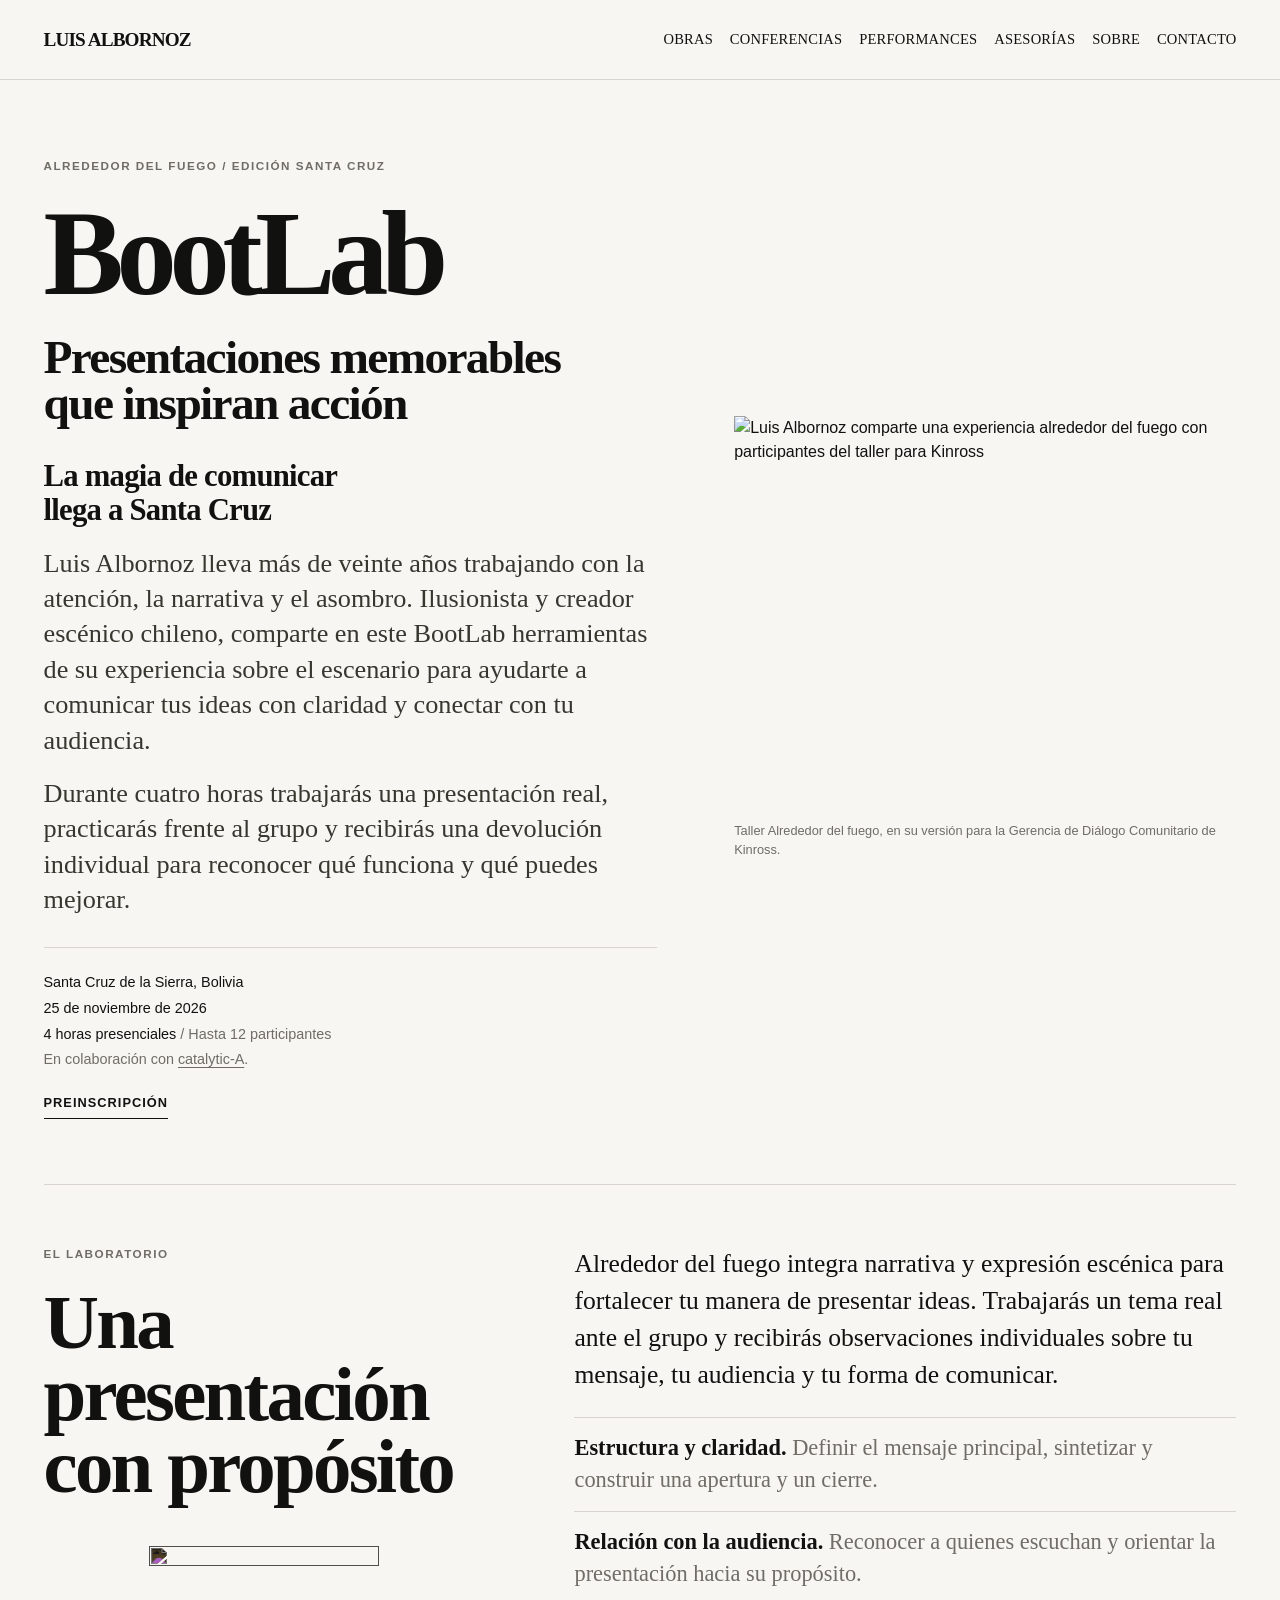
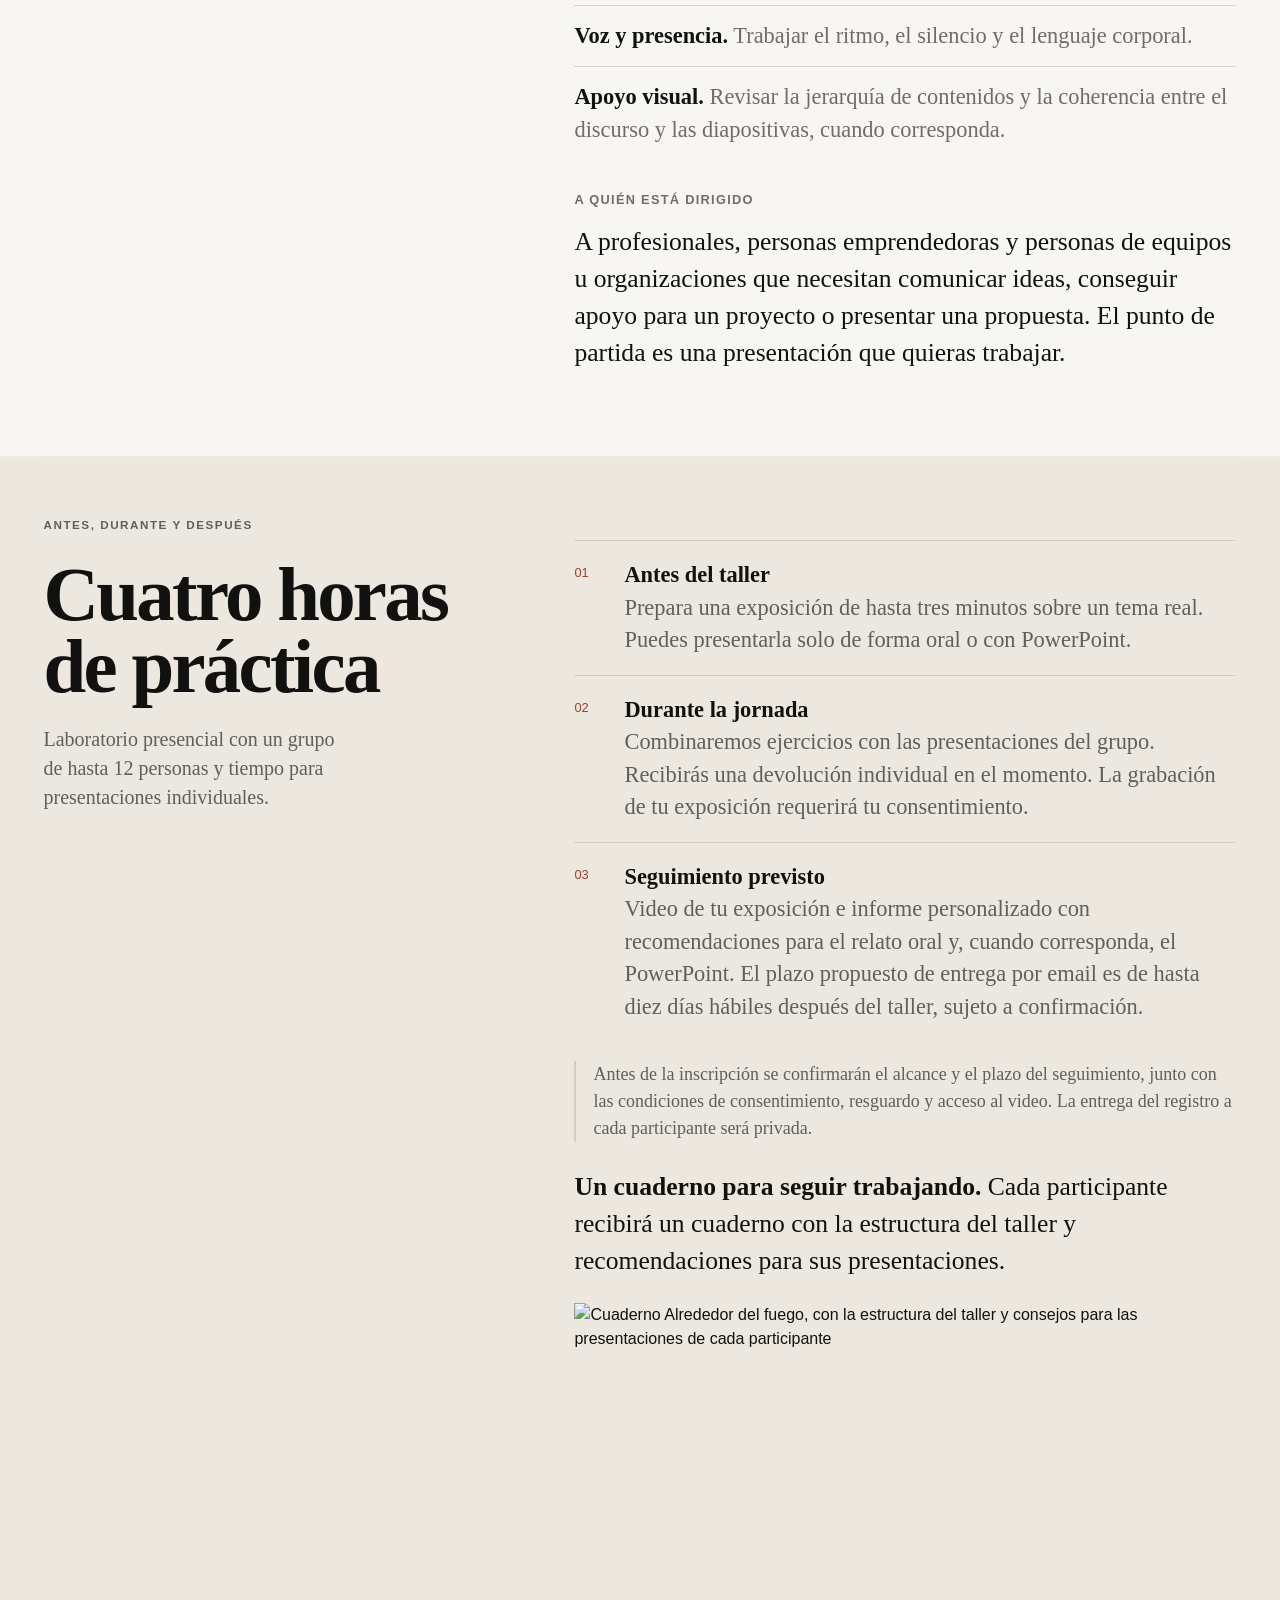
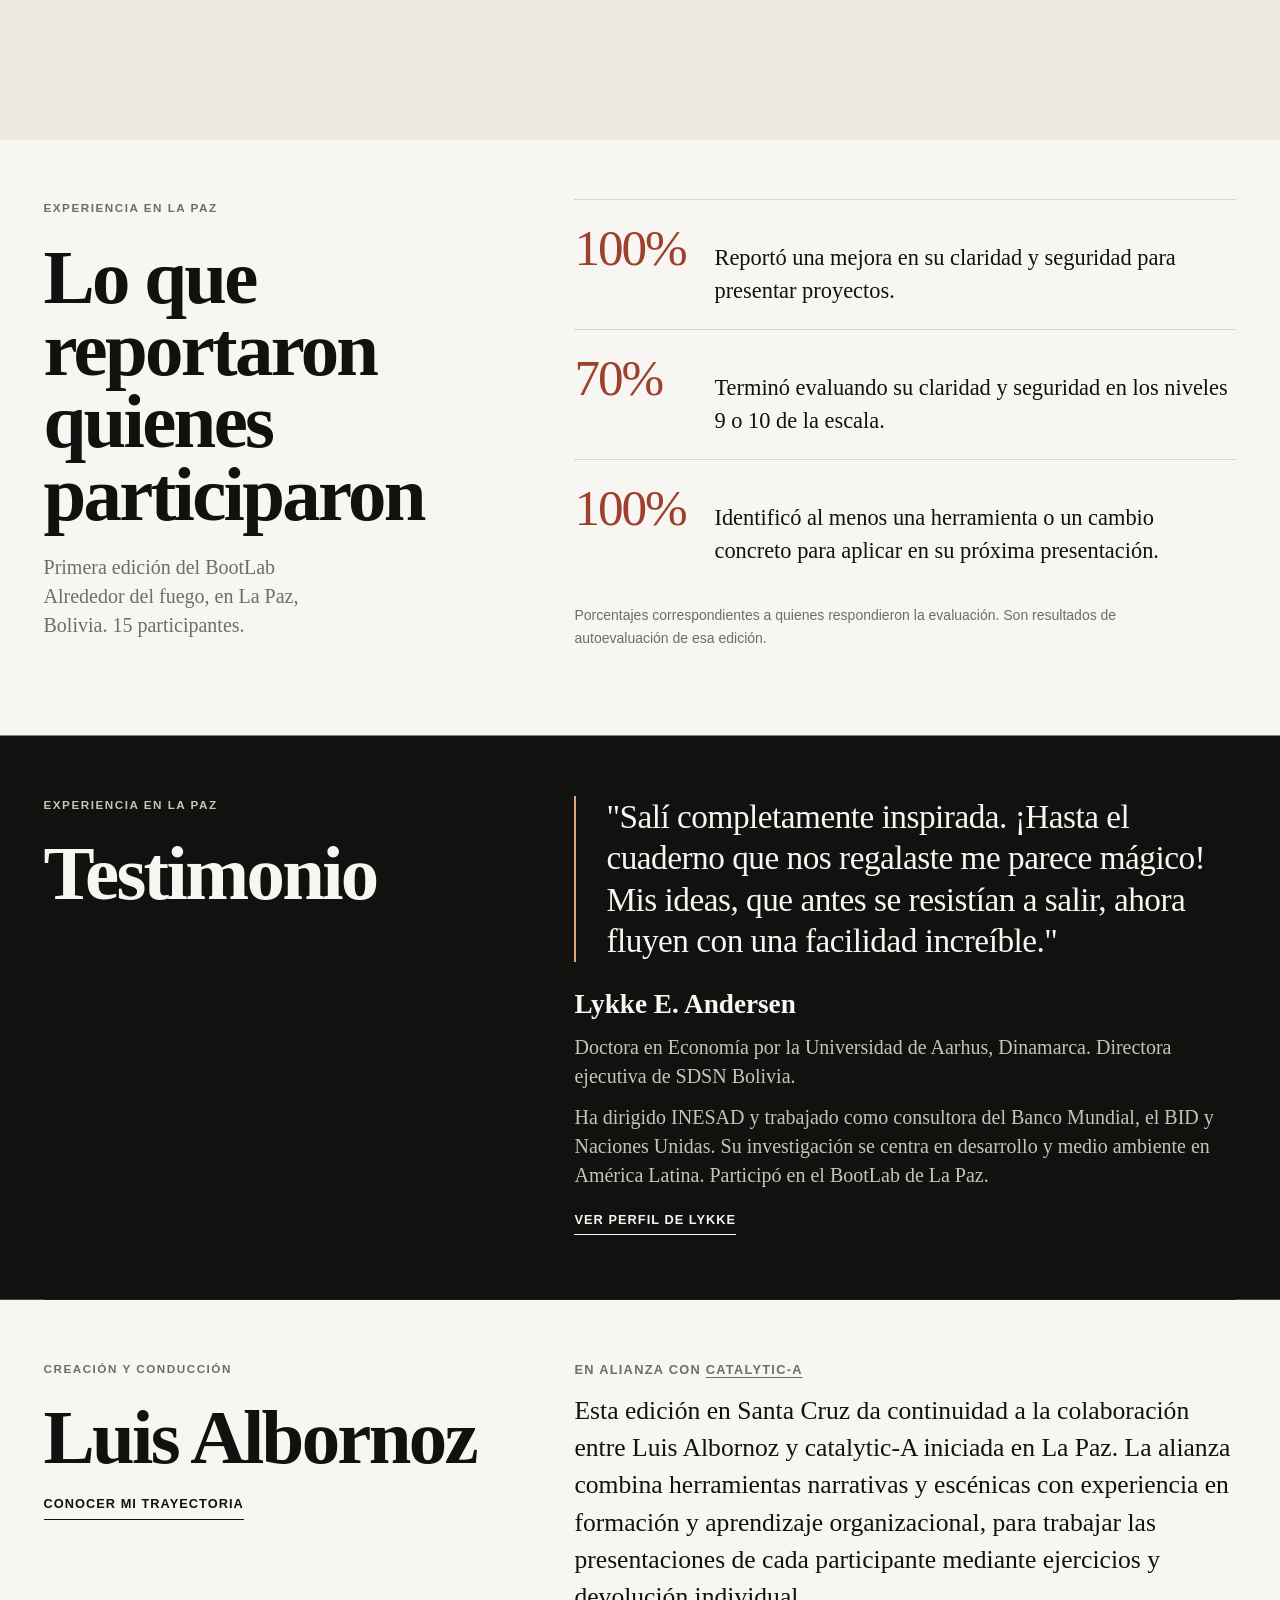
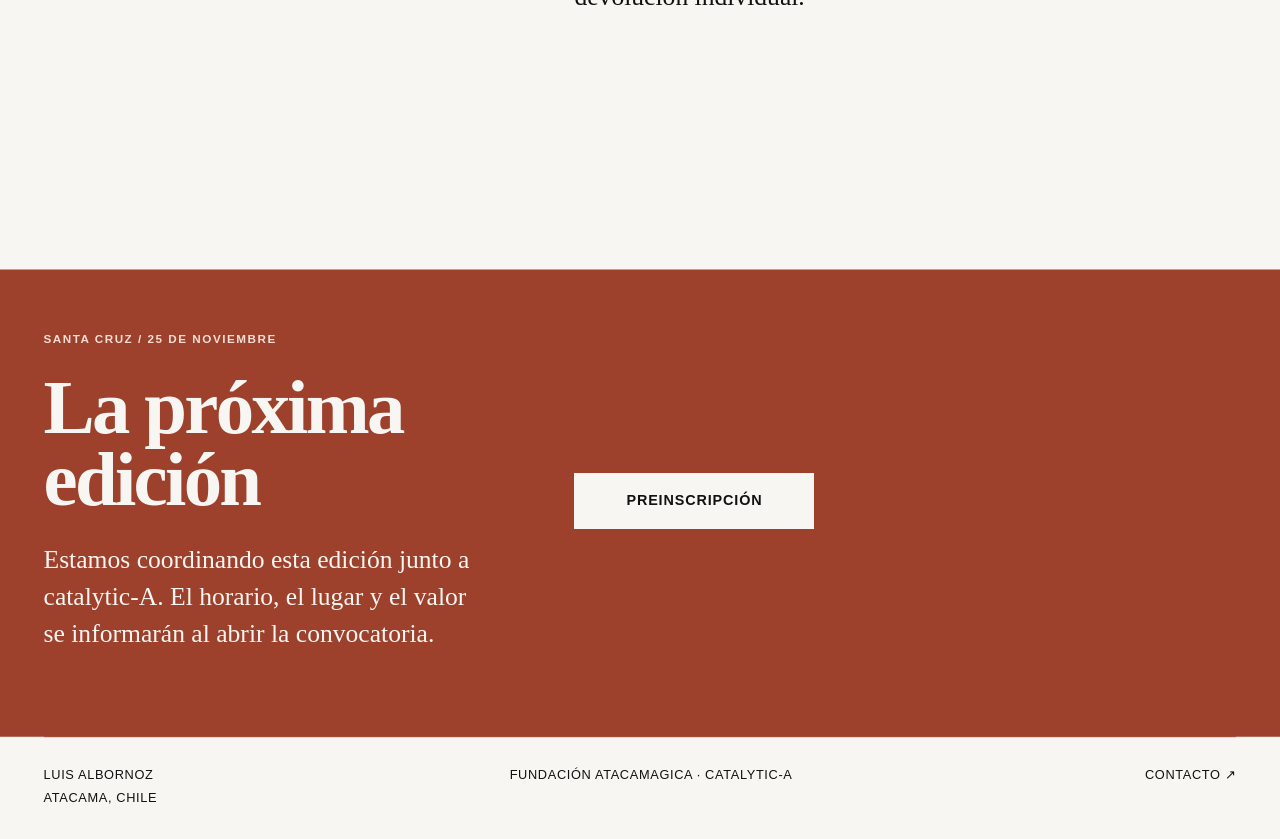
==== bootlab-santacruz/index.html @ 091d15f4 "Update Santa Cruz BootLab opening and refine subtitle hierarchy" ====
<!doctype html>
<html lang="es">
<head>
<meta charset="utf-8"><meta name="viewport" content="width=device-width,initial-scale=1">
<title>BootLab Santa Cruz - Presentaciones memorables | Luis Albornoz</title>
<meta name="description" content="Cuatro horas de práctica con Luis Albornoz para presentar ideas con claridad y seguridad. BootLab abierto en Santa Cruz, hasta 12 participantes. 25 de noviembre de 2026.">
<meta name="robots" content="noindex,follow">
<link rel="canonical" href="https://luisalbornoz.cl/bootlab-santacruz">
<meta property="og:title" content="BootLab Santa Cruz - Presentaciones memorables que inspiran acción">
<meta property="og:description" content="Un laboratorio presencial de cuatro horas para trabajar una presentación real, con ejercicios y devolución individual. Grupo de hasta 12 personas.">
<meta property="og:url" content="https://luisalbornoz.cl/bootlab-santacruz">
<meta property="og:type" content="website">
<meta property="og:image" content="https://luisalbornoz-site.vercel.app/bootlab-santacruz/assets/taller-kinross.webp">
<meta property="og:image:alt" content="Taller Alrededor del fuego en su versión para la Gerencia de Diálogo Comunitario de Kinross">
<style>
@font-face{font-family:"EB Garamond";font-style:normal;font-weight:400 800;font-display:swap;src:url("https://luisalbornoz.cl/_next/static/immutable/media/e4505858a30c79c2-s.p.1simdcn5ouyn0.woff2") format("woff2")}
:root{--paper:#f7f6f2;--ink:#11110f;--muted:#6f6d66;--line:#d7d5ce;--accent:#9d402c;--serif:"EB Garamond",Garamond,"Times New Roman",serif;--sans:Arial,"Helvetica Neue",Helvetica,sans-serif;--gutter:clamp(1.25rem,3.4vw,4rem);--body-size:clamp(1.35rem,2vw,2rem);--detail-size:clamp(1.25rem,1.75vw,1.75rem);color-scheme:light}
*{box-sizing:border-box}
html{line-height:1.5}
body{margin:0;background:var(--paper);color:var(--ink);font-family:var(--sans);-webkit-font-smoothing:antialiased}
a{color:inherit}
a:focus-visible,summary:focus-visible{outline:2px solid var(--accent);outline-offset:6px}
a:hover{color:var(--accent)}
.skip{position:absolute;top:-70px;padding:15px;background:var(--paper);z-index:100}.skip:focus{top:0}
header{position:sticky;top:0;z-index:50;min-height:5rem;padding:1rem var(--gutter);display:flex;justify-content:space-between;align-items:center;border-bottom:1px solid rgba(17,17,15,.14);gap:2rem;background:rgba(247,246,242,.94);backdrop-filter:blur(12px)}
.brand{flex:0 0 auto;font-family:var(--serif);font-size:clamp(1.35rem,1.55vw,1.8rem);font-weight:700;line-height:1;text-transform:uppercase;text-decoration:none;white-space:nowrap;letter-spacing:-.045em}
.desktop-nav{display:flex;justify-content:flex-end;gap:.8rem 2.2rem;align-items:center;white-space:nowrap}
.desktop-nav a{font-family:var(--serif);font-size:clamp(1rem,1.1vw,1.25rem);font-weight:500;line-height:1.25;letter-spacing:.015em;text-transform:uppercase;text-decoration:none}
.mobile-nav{display:none}
main{padding:0 var(--gutter)}
.hero{display:grid;grid-template-columns:minmax(0,1.1fr) minmax(0,.9fr);gap:clamp(35px,6vw,110px);padding:clamp(45px,6vw,95px) 0 65px;align-items:center}
.kicker{font-family:var(--sans);font-size:.73rem;line-height:1.5;letter-spacing:.13em;text-transform:uppercase;font-weight:600;margin:0 0 25px;color:var(--muted)}
h1,h2{font-family:var(--serif);font-weight:600;letter-spacing:-.045em;line-height:.98;margin:0}
h1{font-size:clamp(5rem,9.4vw,9rem);font-weight:700;letter-spacing:-.06em;line-height:.92}
h1 span{display:block;font-size:clamp(2.3rem,3.7vw,4.2rem);font-weight:600;letter-spacing:-.035em;line-height:.98;margin-top:24px;text-wrap:balance}
.hero-story{margin-top:32px}
.hero-story h2{font-size:clamp(1.75rem,2.4vw,2.5rem);letter-spacing:-.025em;line-height:1.12;text-wrap:balance;max-width:24ch}
.intro{font-family:var(--serif);font-size:clamp(1.5rem,2.05vw,2rem);line-height:1.35;margin:18px 0 0;color:#37362f;max-width:27em}
.event-meta{border-top:1px solid var(--line);padding-top:22px;margin-top:29px;font-size:.9rem;line-height:1.8}
.event-meta strong{display:block;font-weight:500}.event-meta span{color:var(--muted)}
.text-link{display:inline-block;text-decoration:none;border-bottom:1px solid currentColor;padding-bottom:5px;font-size:.8rem;font-weight:700;letter-spacing:.08em;text-transform:uppercase;margin-top:20px}
.partner-link{text-decoration:underline;text-decoration-thickness:1px;text-underline-offset:.22em}
figure{margin:0}figure img{display:block;width:100%;height:auto}
figcaption{font-size:.8rem;line-height:1.5;color:var(--muted);margin-top:12px}
.word-art{display:block;width:clamp(160px,18vw,240px);max-width:65%;height:auto;margin:42px auto 0;filter:invert(1);mix-blend-mode:multiply;opacity:.9}
.workbook-image{margin-top:24px}
/* Frame the supplied transparent artwork without changing its pixels or proportions. */
.alliance-marks{position:relative;overflow:hidden;aspect-ratio:1289/311;margin-top:30px}
.alliance-marks img{position:absolute;display:block;width:158.882855%;max-width:none;height:auto;left:-30.566330%;top:-135.369775%}
.section{border-top:1px solid var(--line);display:grid;grid-template-columns:minmax(0,.8fr) minmax(0,1.2fr);gap:clamp(30px,7vw,110px);padding:60px 0 65px}
.section--tone{position:relative;isolation:isolate;border-top:0}
.section--tone::before{content:"";position:absolute;inset:0;z-index:-1;background:var(--section-bg);box-shadow:0 0 0 100vmax var(--section-bg);clip-path:inset(0 -100vmax)}
.section--tone+.section{border-top:0}
.section--sand{--section-bg:#ece8df;--line:#d4cec2;--muted:#625f59}
.section--ink{--section-bg:#11110f;--muted:#c7c3ba;--accent:#dfa380;color:var(--paper)}
.section--terracotta{--section-bg:#9d402c;--muted:#f5dfd4;color:var(--paper)}
.section h2{font-size:clamp(3.4rem,6vw,6.5rem);max-width:100%;letter-spacing:-.035em;line-height:.94;text-wrap:balance}
.section p{font-family:var(--serif);font-size:var(--body-size);line-height:1.45;margin:0 0 20px;max-width:44em}
.steps{margin:24px 0 0;padding:0;list-style:none;counter-reset:step}
.steps li{display:grid;grid-template-columns:32px minmax(0,1fr);gap:18px;padding:18px 0;border-top:1px solid var(--line);font-family:var(--serif);font-size:var(--detail-size);line-height:1.45}
.steps li:before{counter-increment:step;content:"0" counter(step);color:var(--accent);font-family:var(--sans);font-size:.8rem;padding-top:5px}
.steps strong{display:block;font-weight:600}.steps span{color:var(--muted)}
.section .kicker{font-family:var(--sans);font-size:.73rem;line-height:1.5;margin-bottom:25px}
.section .subheading{font-family:var(--sans);font-size:.8rem;line-height:1.6;margin:28px 0 12px;letter-spacing:.1em;text-transform:uppercase;font-weight:700;color:var(--muted)}
.section .side-note{font-size:1.25rem;line-height:1.45;color:var(--muted);margin-top:22px;max-width:30ch}
.topics{margin:24px 0 30px;padding:0;list-style:none}
.topics li{border-top:1px solid var(--line);padding:14px 0;font-family:var(--serif);font-size:var(--detail-size);line-height:1.45}
.topics strong{font-weight:600}.topics span{color:var(--muted)}
.section .scope-note{font-size:1.125rem;line-height:1.5;color:var(--muted);border-left:2px solid var(--line);padding-left:17px;margin:20px 0 0}
.section .workbook{margin-top:26px}
.metrics{margin:0}.metrics>div{display:grid;grid-template-columns:116px minmax(0,1fr);gap:24px;align-items:baseline;border-top:1px solid var(--line);padding:22px 0}
.metrics dt{font:500 clamp(40px,4vw,58px)/1 var(--serif);letter-spacing:-.04em;color:var(--accent)}
.metrics dd{font-family:var(--serif);font-size:var(--detail-size);line-height:1.45;margin:0}
.section .evidence-note{font-family:var(--sans);font-size:.875rem;line-height:1.65;color:var(--muted);margin-top:15px}
.testimonial{margin:0;border-left:2px solid var(--accent);padding-left:30px}
.section .testimonial p{font-family:var(--serif);font-size:clamp(27px,2.6vw,35px);line-height:1.25;letter-spacing:-.015em;margin:0}
.section .testimonial p+p{margin-top:20px}
.section .testimonial-author{font-size:1.7rem;font-weight:600;line-height:1.2;margin:26px 0 12px}
.section .testimonial-bio{font-size:1.25rem;line-height:1.45;color:var(--muted);margin:0}
.section .testimonial-bio+.testimonial-bio{margin-top:12px}
.section .alliance-heading{margin-top:0}
#preinscripcion{scroll-margin-top:6rem}
.registration{align-self:center}
.registration .button{display:inline-flex;justify-content:center;min-width:min(100%,15rem)}
.button{display:flex;justify-content:space-between;align-items:center;gap:24px;min-height:44px;padding:16px 20px;background:var(--ink);color:var(--paper);text-decoration:none;font-size:.9rem;font-weight:700;letter-spacing:.06em;text-transform:uppercase}
.button:hover{background:var(--accent);color:white}
.section--terracotta .button{background:var(--paper);color:var(--ink);border:1px solid var(--paper)}
.section--terracotta .button:hover{background:var(--ink);color:var(--paper);border-color:var(--ink)}
.section--terracotta a:focus-visible{outline-color:var(--paper)}
footer{margin:0 var(--gutter);padding:25px 0 30px;border-top:1px solid var(--line);display:flex;justify-content:space-between;gap:20px;font-size:.8rem;line-height:1.8;letter-spacing:.05em;text-transform:uppercase}footer a{text-decoration:none}
@media(min-width:1600px){main{max-width:1550px;margin:auto}}
@media(max-width:1180px){.desktop-nav{gap:.8rem 1.25rem}.desktop-nav a{font-size:.98rem}}
@media(max-width:1400px) and (min-width:1041px){.desktop-nav{gap:.7rem 1.05rem}.desktop-nav a{font-size:.91rem}.brand{font-size:1.2rem}}
@media(max-width:1040px){
  header{padding:.85rem var(--gutter)}.desktop-nav{display:none}
  .mobile-nav{display:block;margin-left:auto;font-size:1rem}
  .mobile-nav summary{cursor:pointer;display:flex;align-items:center;justify-content:flex-end;min-width:3rem;min-height:3rem;list-style:none}
  .mobile-nav summary::-webkit-details-marker{display:none}
  .mobile-nav nav{position:absolute;top:100%;left:0;right:0;display:flex;flex-direction:column;gap:0;padding:.8rem var(--gutter) 1.4rem;background:var(--paper);border-bottom:1px solid #bab8b1}
  .mobile-nav a{border-top:1px solid var(--line);padding:.85rem 0;text-decoration:none;font-family:var(--serif);font-size:1.15rem;line-height:1.25;text-transform:uppercase}
  .hero{gap:35px}
}
@media(max-width:900px){.section{grid-template-columns:1fr;gap:30px}.section h2{max-width:17ch}.word-art{width:120px;margin:28px auto 0}}
@media(max-width:760px){
  header{min-height:4.75rem}.brand{font-size:1rem;letter-spacing:-.025em}.mobile-nav a{font-size:1.35rem}
  .hero{grid-template-columns:1fr;padding-top:43px;padding-bottom:40px;gap:35px}
  h1{font-size:clamp(4rem,18vw,6rem)}h1 span{font-size:clamp(1.8rem,8vw,3.2rem);margin-top:20px}.intro{font-size:1.5rem;margin-top:18px}
  .hero figure img{height:auto}
  .section{grid-template-columns:1fr;gap:26px;padding:37px 0 42px}.section h2{font-size:clamp(3.25rem,12vw,4.5rem);max-width:17ch}
  footer{flex-direction:column;gap:13px}
  .metrics>div{grid-template-columns:90px minmax(0,1fr);gap:18px}
  .testimonial{padding-left:20px}.section .side-note{max-width:none}.section .testimonial p{font-size:27px}
}
</style>
</head>
<body>
<a class="skip" href="#contenido">Saltar al contenido</a>
<header>
<a class="brand" href="/">Luis Albornoz</a>
<nav class="desktop-nav" aria-label="Navegación principal"><a href="/#obra">Obras</a><a href="/#conferencias">Conferencias</a><a href="/#performances">Performances</a><a href="/#asesorias">Asesorías</a><a href="/trayectoria">Sobre</a><a href="/#contacto">Contacto</a></nav>
<details class="mobile-nav"><summary>Menú</summary><nav aria-label="Navegación móvil"><a href="/#obra">Obras</a><a href="/#conferencias">Conferencias</a><a href="/#performances">Performances</a><a href="/#asesorias">Asesorías</a><a href="/trayectoria">Sobre</a><a href="/#contacto">Contacto</a></nav></details>
</header>
<main id="contenido">
<section class="hero" aria-labelledby="titulo"><div>
<p class="kicker">Alrededor del fuego / Edición Santa Cruz</p>
<h1 id="titulo">BootLab<span>Presentaciones memorables<br>que inspiran acción</span></h1>
<div class="hero-story">
<h2>La magia de comunicar llega a Santa Cruz</h2>
<p class="intro">Luis Albornoz lleva más de veinte años trabajando con la atención, la narrativa y el asombro. Ilusionista y creador escénico chileno, comparte en este BootLab herramientas de su experiencia sobre el escenario para ayudarte a comunicar tus ideas con claridad y conectar con tu audiencia.</p>
<p class="intro">Durante cuatro horas trabajarás una presentación real, practicarás frente al grupo y recibirás una devolución individual para reconocer qué funciona y qué puedes mejorar.</p>
</div>
<div class="event-meta"><strong>Santa Cruz de la Sierra, Bolivia</strong><strong>25 de noviembre de 2026</strong><strong>4 horas presenciales <span>/ Hasta 12 participantes</span></strong><span>En colaboración con <a class="partner-link" href="https://www.catalytic-a.com/" target="_blank" rel="noopener noreferrer">catalytic-A</a>.</span></div>
<a class="text-link" href="https://docs.google.com/forms/d/e/1FAIpQLScSTikugOZsR901DbChM9ghMwpnx1nDyFDP56k8UDgApFU0-Q/viewform" target="_blank" rel="noopener noreferrer" aria-label="Preinscripción (se abre en una pestaña nueva)">Preinscripción</a>
</div>
<figure><img src="https://luisalbornoz-site.vercel.app/bootlab-santacruz/assets/taller-kinross.webp" alt="Luis Albornoz comparte una experiencia alrededor del fuego con participantes del taller para Kinross" width="1170" height="914" fetchpriority="high"><figcaption>Taller Alrededor del fuego, en su versión para la Gerencia de Diálogo Comunitario de Kinross.</figcaption></figure>
</section>
<section class="section" aria-labelledby="practica">
<div><p class="kicker">El laboratorio</p><h2 id="practica">Una presentación con propósito</h2><img class="word-art" src="https://luisalbornoz-site.vercel.app/bootlab-santacruz/assets/abracadabra.png" alt="" aria-hidden="true" width="526" height="866" loading="lazy" decoding="async"></div>
<div><p>Alrededor del fuego integra narrativa y expresión escénica para fortalecer tu manera de presentar ideas. Trabajarás un tema real ante el grupo y recibirás observaciones individuales sobre tu mensaje, tu audiencia y tu forma de comunicar.</p>
<ul class="topics"><li><strong>Estructura y claridad.</strong> <span>Definir el mensaje principal, sintetizar y construir una apertura y un cierre.</span></li><li><strong>Relación con la audiencia.</strong> <span>Reconocer a quienes escuchan y orientar la presentación hacia su propósito.</span></li><li><strong>Voz y presencia.</strong> <span>Trabajar el ritmo, el silencio y el lenguaje corporal.</span></li><li><strong>Apoyo visual.</strong> <span>Revisar la jerarquía de contenidos y la coherencia entre el discurso y las diapositivas, cuando corresponda.</span></li></ul>
<p class="subheading">A quién está dirigido</p><p>A profesionales, personas emprendedoras y personas de equipos u organizaciones que necesitan comunicar ideas, conseguir apoyo para un proyecto o presentar una propuesta. El punto de partida es una presentación que quieras trabajar.</p></div>
</section>
<section class="section section--tone section--sand" aria-labelledby="metodologia">
<div><p class="kicker">Antes, durante y después</p><h2 id="metodologia">Cuatro horas de práctica</h2><p class="side-note">Laboratorio presencial con un grupo de hasta 12 personas y tiempo para presentaciones individuales.</p></div>
<div><ol class="steps"><li><div><strong>Antes del taller</strong><span>Prepara una exposición de hasta tres minutos sobre un tema real. Puedes presentarla solo de forma oral o con PowerPoint.</span></div></li><li><div><strong>Durante la jornada</strong><span>Combinaremos ejercicios con las presentaciones del grupo. Recibirás una devolución individual en el momento. La grabación de tu exposición requerirá tu consentimiento.</span></div></li><li><div><strong>Seguimiento previsto</strong><span>Video de tu exposición e informe personalizado con recomendaciones para el relato oral y, cuando corresponda, el PowerPoint. El plazo propuesto de entrega por email es de hasta diez días hábiles después del taller, sujeto a confirmación.</span></div></li></ol>
<p class="scope-note">Antes de la inscripción se confirmarán el alcance y el plazo del seguimiento, junto con las condiciones de consentimiento, resguardo y acceso al video. La entrega del registro a cada participante será privada.</p>
<p class="workbook"><strong>Un cuaderno para seguir trabajando.</strong> Cada participante recibirá un cuaderno con la estructura del taller y recomendaciones para sus presentaciones.</p><figure class="workbook-image"><img src="https://luisalbornoz-site.vercel.app/bootlab-santacruz/assets/cuaderno-alrededor-del-fuego-sin-franja.webp" alt="Cuaderno Alrededor del fuego, con la estructura del taller y consejos para las presentaciones de cada participante" width="1952" height="1094" loading="lazy" decoding="async"></figure></div>
</section>
<section class="section" aria-labelledby="resultados">
<div><p class="kicker">Experiencia en La Paz</p><h2 id="resultados">Lo que reportaron quienes participaron</h2><p class="side-note">Primera edición del BootLab Alrededor del fuego, en La Paz, Bolivia. 15 participantes.</p></div>
<div><dl class="metrics"><div><dt>100%</dt><dd>Reportó una mejora en su claridad y seguridad para presentar proyectos.</dd></div><div><dt>70%</dt><dd>Terminó evaluando su claridad y seguridad en los niveles 9 o 10 de la escala.</dd></div><div><dt>100%</dt><dd>Identificó al menos una herramienta o un cambio concreto para aplicar en su próxima presentación.</dd></div></dl><p class="evidence-note">Porcentajes correspondientes a quienes respondieron la evaluación. Son resultados de autoevaluación de esa edición.</p></div>
</section>
<section class="section section--tone section--ink" aria-labelledby="testimonio">
<div><p class="kicker">Experiencia en La Paz</p><h2 id="testimonio">Testimonio</h2></div>
<div><blockquote class="testimonial"><p>"Salí completamente inspirada. ¡Hasta el cuaderno que nos regalaste me parece mágico! Mis ideas, que antes se resistían a salir, ahora fluyen con una facilidad increíble."</p></blockquote><p class="testimonial-author">Lykke E. Andersen</p><p class="testimonial-bio">Doctora en Economía por la Universidad de Aarhus, Dinamarca. Directora ejecutiva de SDSN Bolivia.</p><p class="testimonial-bio">Ha dirigido INESAD y trabajado como consultora del Banco Mundial, el BID y Naciones Unidas. Su investigación se centra en desarrollo y medio ambiente en América Latina. Participó en el BootLab de La Paz.</p><a class="text-link" href="https://sdsnbolivia.org/lykke-e-andersen/" target="_blank" rel="noopener noreferrer">Ver perfil de Lykke</a></div>
</section>
<section class="section" aria-labelledby="facilitador">
<div><p class="kicker">Creación y conducción</p><h2 id="facilitador">Luis Albornoz</h2><a class="text-link" href="/trayectoria">Conocer mi trayectoria</a></div>
<div><p class="subheading alliance-heading">En alianza con <a class="partner-link" href="https://www.catalytic-a.com/" target="_blank" rel="noopener noreferrer">catalytic-A</a></p><p>Esta edición en Santa Cruz da continuidad a la colaboración entre Luis Albornoz y catalytic-A iniciada en La Paz. La alianza combina herramientas narrativas y escénicas con experiencia en formación y aprendizaje organizacional, para trabajar las presentaciones de cada participante mediante ejercicios y devolución individual.</p><div class="alliance-marks"><img src="https://luisalbornoz-site.vercel.app/bootlab-santacruz/assets/tres-logotipos-definidos-fundacion.png" alt="catalytic-A, Fundación Atacamagica e Imaginario" width="2048" height="1152" loading="lazy" decoding="async"></div></div>
</section>
<section class="section section--tone section--terracotta" id="preinscripcion" aria-labelledby="convocatoria"><div><p class="kicker">Santa Cruz / 25 de noviembre</p><h2 id="convocatoria">La próxima edición</h2><p style="margin-top:24px">Estamos coordinando esta edición junto a catalytic-A. El horario, el lugar y el valor se informarán al abrir la convocatoria.</p></div><div class="registration"><a class="button" href="https://docs.google.com/forms/d/e/1FAIpQLScSTikugOZsR901DbChM9ghMwpnx1nDyFDP56k8UDgApFU0-Q/viewform" target="_blank" rel="noopener noreferrer" aria-label="Preinscripción (se abre en una pestaña nueva)">Preinscripción</a></div></section>
</main>
<footer><div>Luis Albornoz<br>Atacama, Chile</div><div>Fundación Atacamagica · catalytic-A</div><a href="/#contacto">Contacto ↗</a></footer>
</body></html>
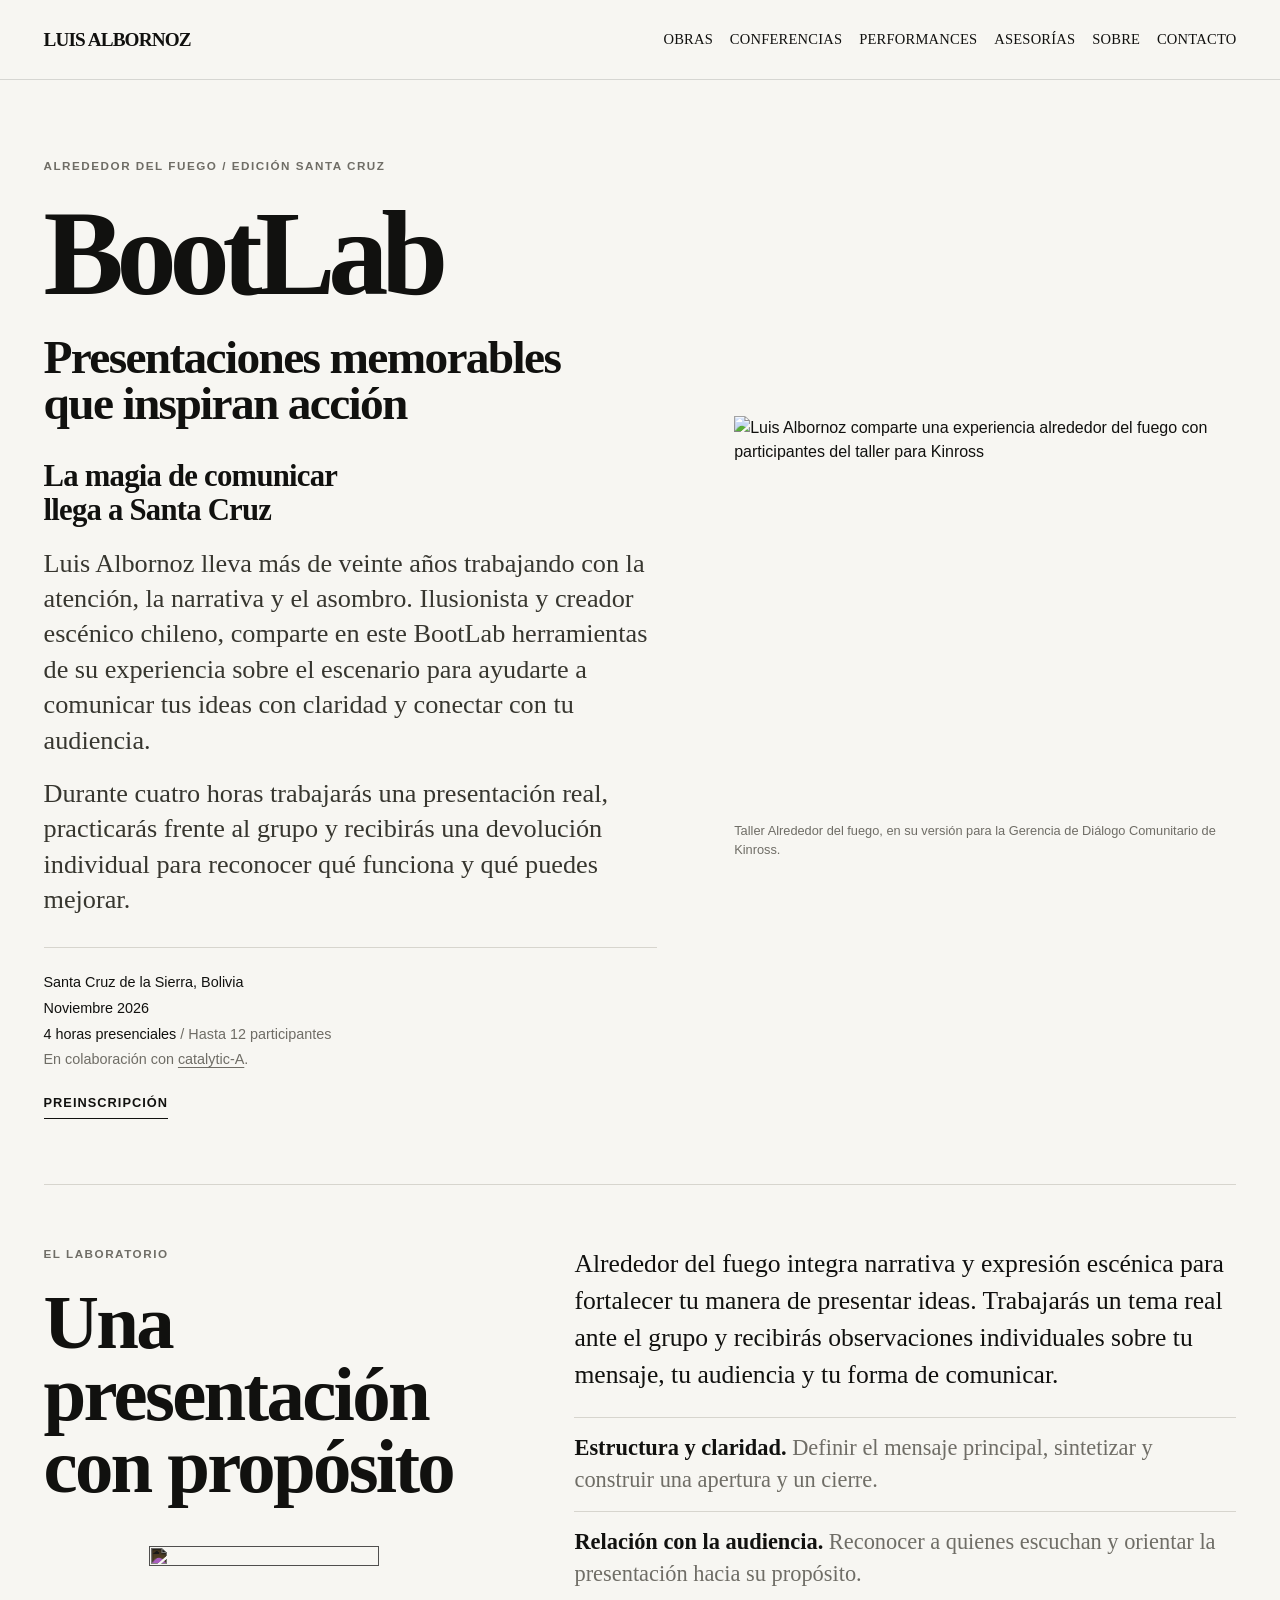
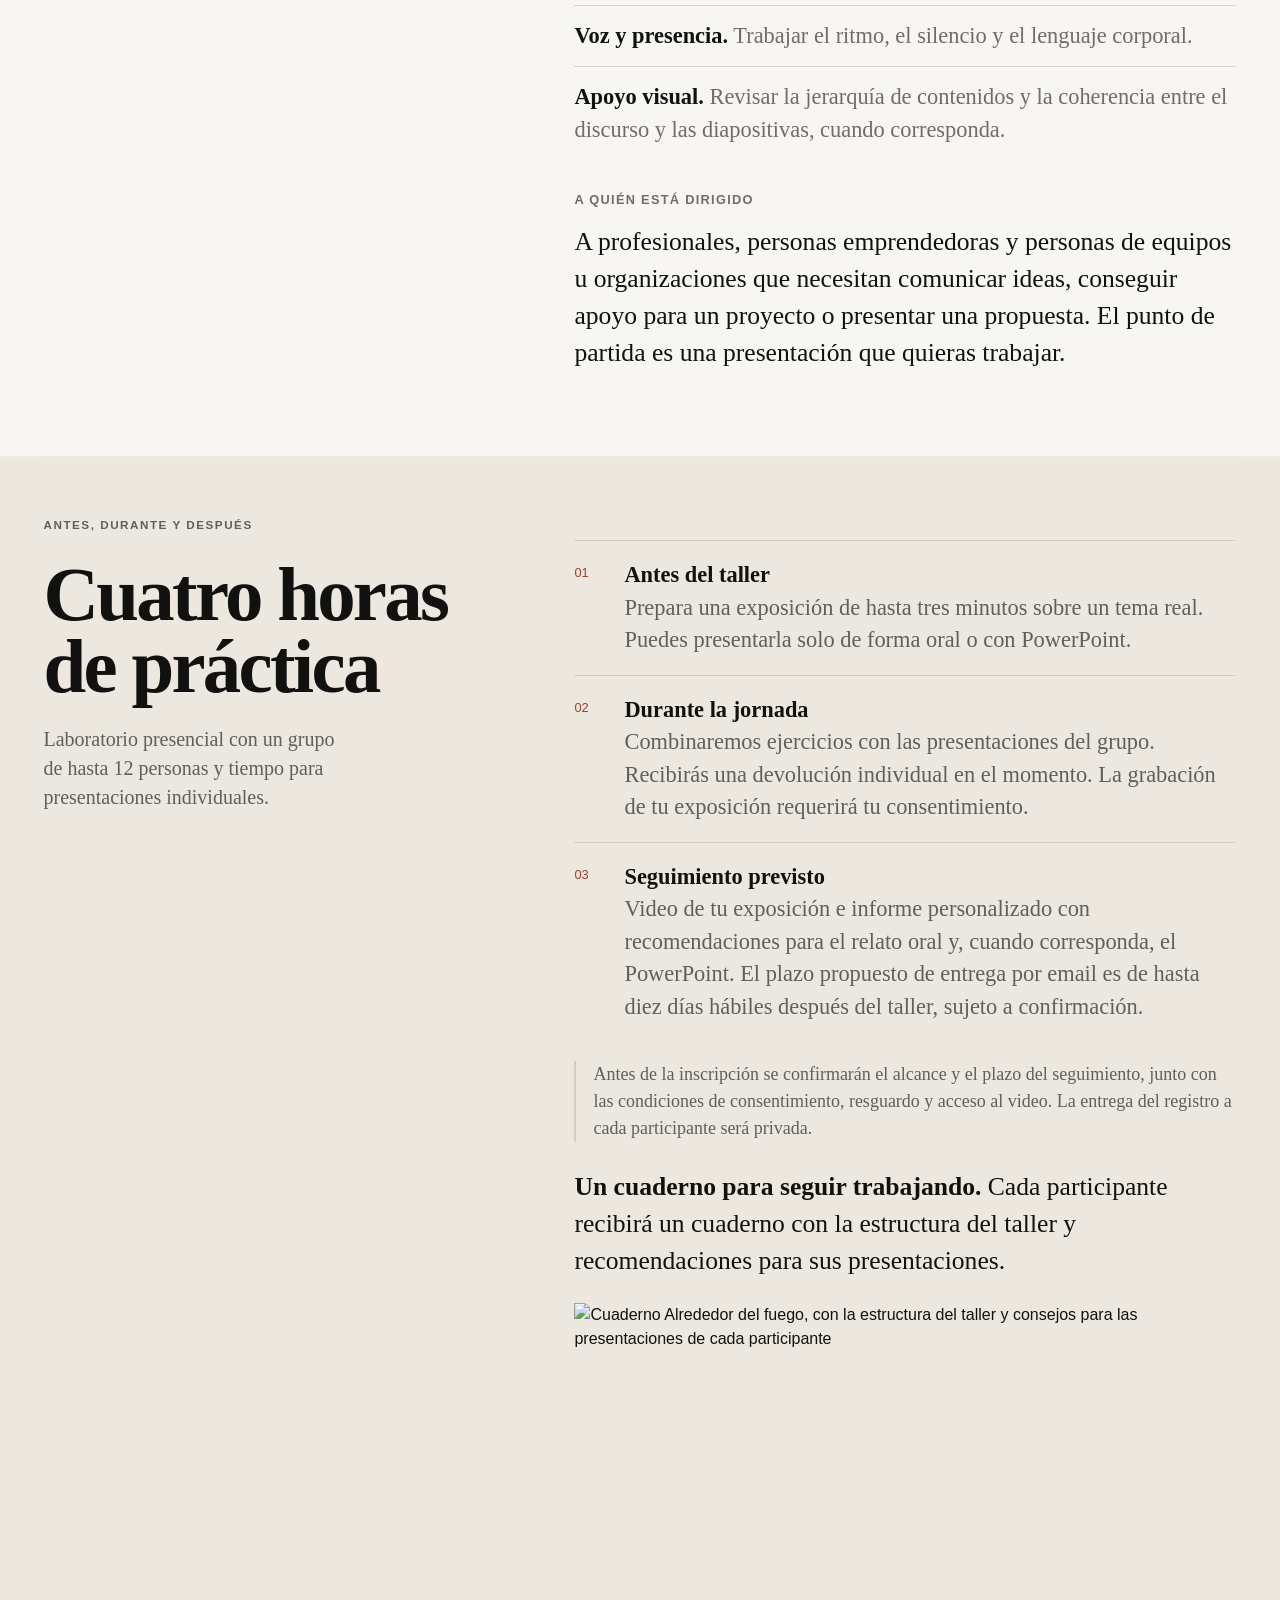
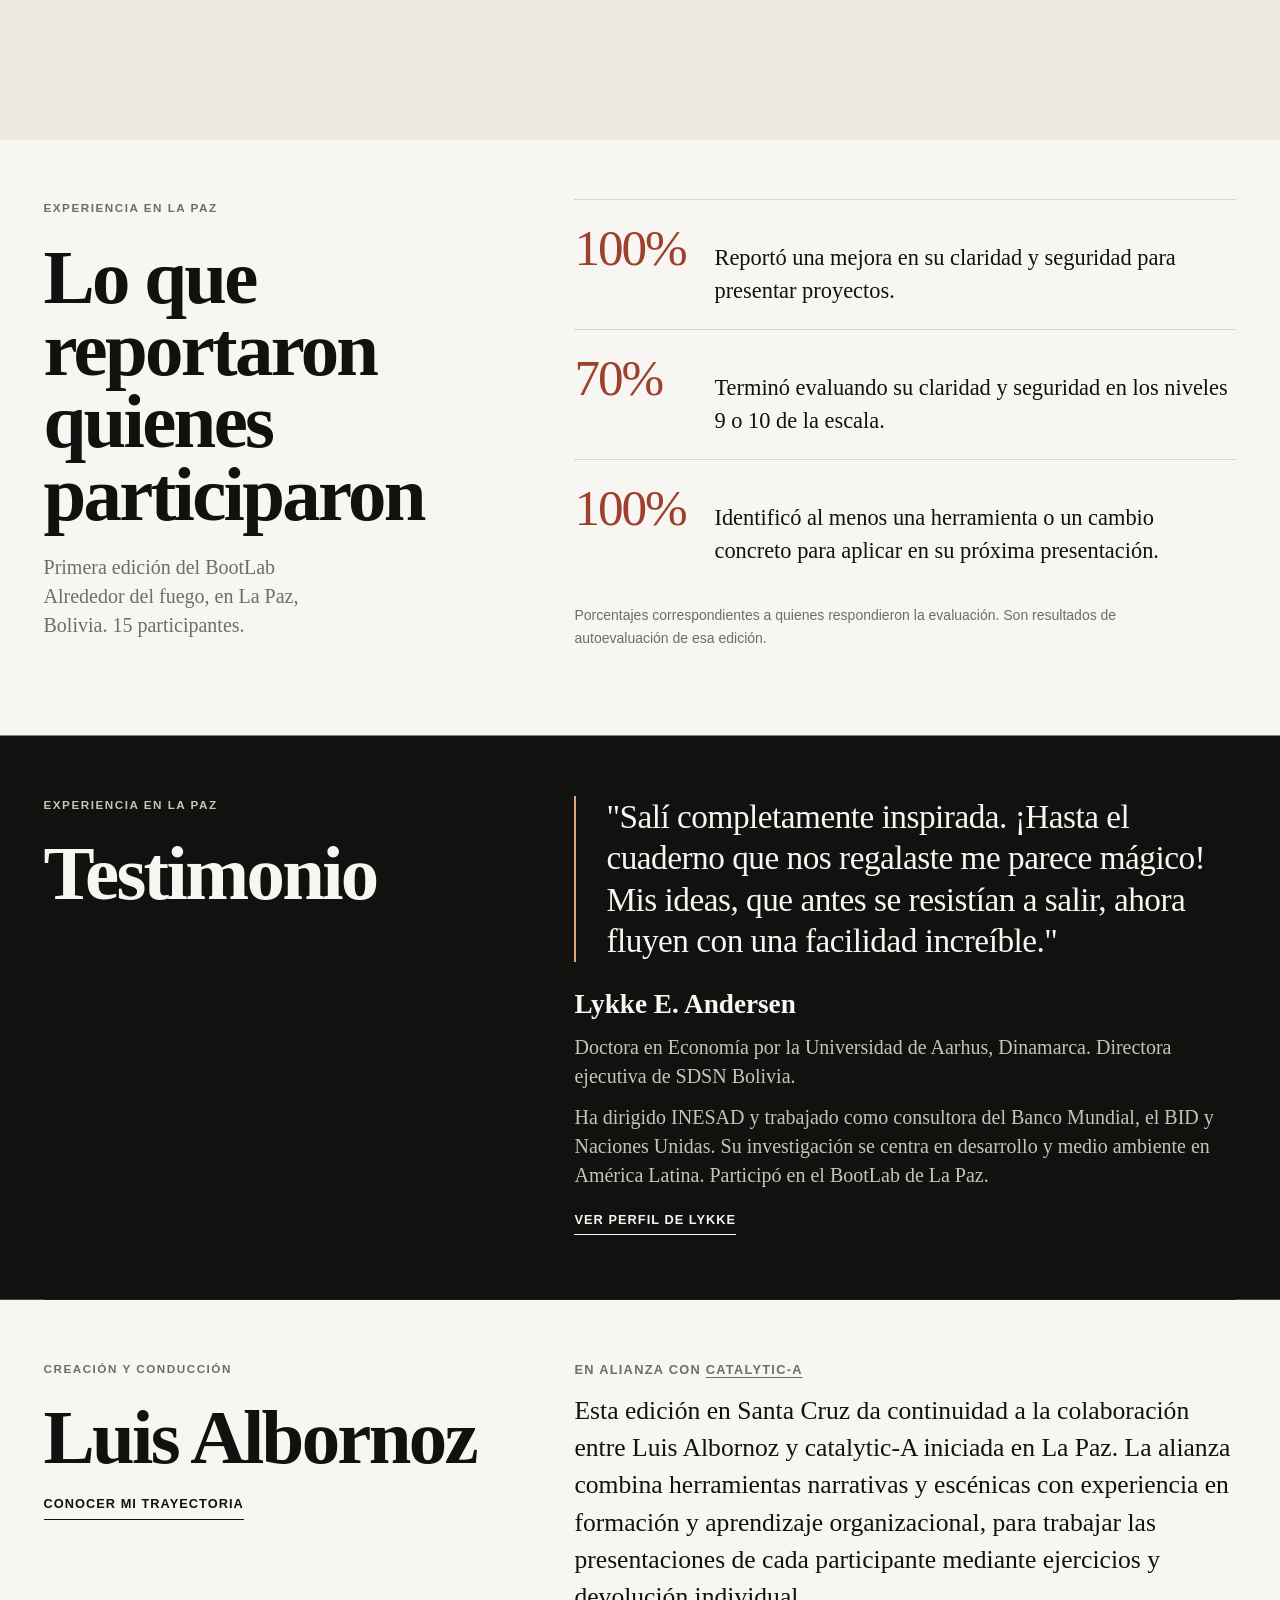
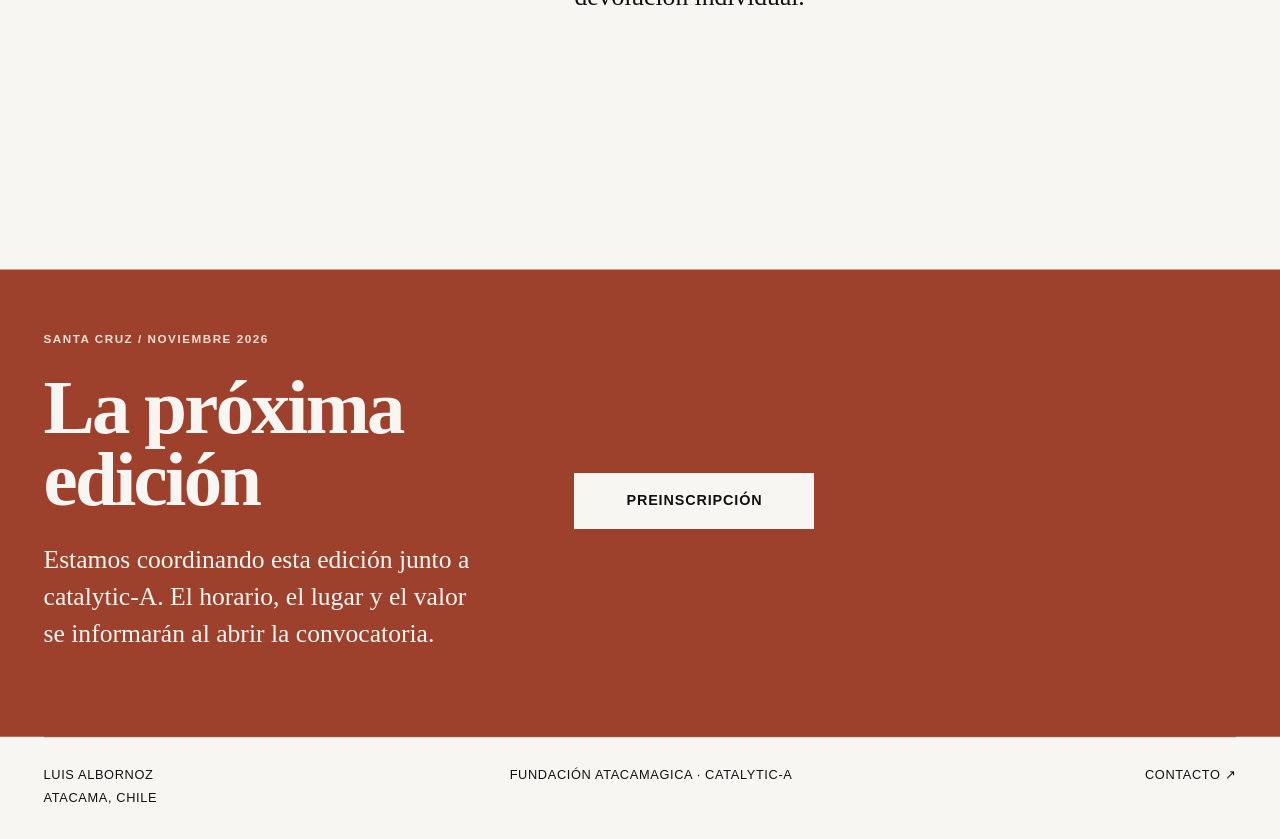
==== commit d27a44b0: "Show November 2026 without a fixed day on Santa Cruz BootLab page" ====
--- a/bootlab-santacruz/index.html
+++ b/bootlab-santacruz/index.html
@@ -3,7 +3,7 @@
 <head>
 <meta charset="utf-8"><meta name="viewport" content="width=device-width,initial-scale=1">
 <title>BootLab Santa Cruz - Presentaciones memorables | Luis Albornoz</title>
-<meta name="description" content="Cuatro horas de práctica con Luis Albornoz para presentar ideas con claridad y seguridad. BootLab abierto en Santa Cruz, hasta 12 participantes. 25 de noviembre de 2026.">
+<meta name="description" content="Cuatro horas de práctica con Luis Albornoz para presentar ideas con claridad y seguridad. BootLab abierto en Santa Cruz, hasta 12 participantes. Noviembre 2026.">
 <meta name="robots" content="noindex,follow">
 <link rel="canonical" href="https://luisalbornoz.cl/bootlab-santacruz">
 <meta property="og:title" content="BootLab Santa Cruz - Presentaciones memorables que inspiran acción">
@@ -129,7 +129,7 @@
 <p class="intro">Luis Albornoz lleva más de veinte años trabajando con la atención, la narrativa y el asombro. Ilusionista y creador escénico chileno, comparte en este BootLab herramientas de su experiencia sobre el escenario para ayudarte a comunicar tus ideas con claridad y conectar con tu audiencia.</p>
 <p class="intro">Durante cuatro horas trabajarás una presentación real, practicarás frente al grupo y recibirás una devolución individual para reconocer qué funciona y qué puedes mejorar.</p>
 </div>
-<div class="event-meta"><strong>Santa Cruz de la Sierra, Bolivia</strong><strong>25 de noviembre de 2026</strong><strong>4 horas presenciales <span>/ Hasta 12 participantes</span></strong><span>En colaboración con <a class="partner-link" href="https://www.catalytic-a.com/" target="_blank" rel="noopener noreferrer">catalytic-A</a>.</span></div>
+<div class="event-meta"><strong>Santa Cruz de la Sierra, Bolivia</strong><strong>Noviembre 2026</strong><strong>4 horas presenciales <span>/ Hasta 12 participantes</span></strong><span>En colaboración con <a class="partner-link" href="https://www.catalytic-a.com/" target="_blank" rel="noopener noreferrer">catalytic-A</a>.</span></div>
 <a class="text-link" href="https://docs.google.com/forms/d/e/1FAIpQLScSTikugOZsR901DbChM9ghMwpnx1nDyFDP56k8UDgApFU0-Q/viewform" target="_blank" rel="noopener noreferrer" aria-label="Preinscripción (se abre en una pestaña nueva)">Preinscripción</a>
 </div>
 <figure><img src="https://luisalbornoz-site.vercel.app/bootlab-santacruz/assets/taller-kinross.webp" alt="Luis Albornoz comparte una experiencia alrededor del fuego con participantes del taller para Kinross" width="1170" height="914" fetchpriority="high"><figcaption>Taller Alrededor del fuego, en su versión para la Gerencia de Diálogo Comunitario de Kinross.</figcaption></figure>
@@ -158,7 +158,7 @@
 <div><p class="kicker">Creación y conducción</p><h2 id="facilitador">Luis Albornoz</h2><a class="text-link" href="/trayectoria">Conocer mi trayectoria</a></div>
 <div><p class="subheading alliance-heading">En alianza con <a class="partner-link" href="https://www.catalytic-a.com/" target="_blank" rel="noopener noreferrer">catalytic-A</a></p><p>Esta edición en Santa Cruz da continuidad a la colaboración entre Luis Albornoz y catalytic-A iniciada en La Paz. La alianza combina herramientas narrativas y escénicas con experiencia en formación y aprendizaje organizacional, para trabajar las presentaciones de cada participante mediante ejercicios y devolución individual.</p><div class="alliance-marks"><img src="https://luisalbornoz-site.vercel.app/bootlab-santacruz/assets/tres-logotipos-definidos-fundacion.png" alt="catalytic-A, Fundación Atacamagica e Imaginario" width="2048" height="1152" loading="lazy" decoding="async"></div></div>
 </section>
-<section class="section section--tone section--terracotta" id="preinscripcion" aria-labelledby="convocatoria"><div><p class="kicker">Santa Cruz / 25 de noviembre</p><h2 id="convocatoria">La próxima edición</h2><p style="margin-top:24px">Estamos coordinando esta edición junto a catalytic-A. El horario, el lugar y el valor se informarán al abrir la convocatoria.</p></div><div class="registration"><a class="button" href="https://docs.google.com/forms/d/e/1FAIpQLScSTikugOZsR901DbChM9ghMwpnx1nDyFDP56k8UDgApFU0-Q/viewform" target="_blank" rel="noopener noreferrer" aria-label="Preinscripción (se abre en una pestaña nueva)">Preinscripción</a></div></section>
+<section class="section section--tone section--terracotta" id="preinscripcion" aria-labelledby="convocatoria"><div><p class="kicker">Santa Cruz / Noviembre 2026</p><h2 id="convocatoria">La próxima edición</h2><p style="margin-top:24px">Estamos coordinando esta edición junto a catalytic-A. El horario, el lugar y el valor se informarán al abrir la convocatoria.</p></div><div class="registration"><a class="button" href="https://docs.google.com/forms/d/e/1FAIpQLScSTikugOZsR901DbChM9ghMwpnx1nDyFDP56k8UDgApFU0-Q/viewform" target="_blank" rel="noopener noreferrer" aria-label="Preinscripción (se abre en una pestaña nueva)">Preinscripción</a></div></section>
 </main>
 <footer><div>Luis Albornoz<br>Atacama, Chile</div><div>Fundación Atacamagica · catalytic-A</div><a href="/#contacto">Contacto ↗</a></footer>
 </body></html>
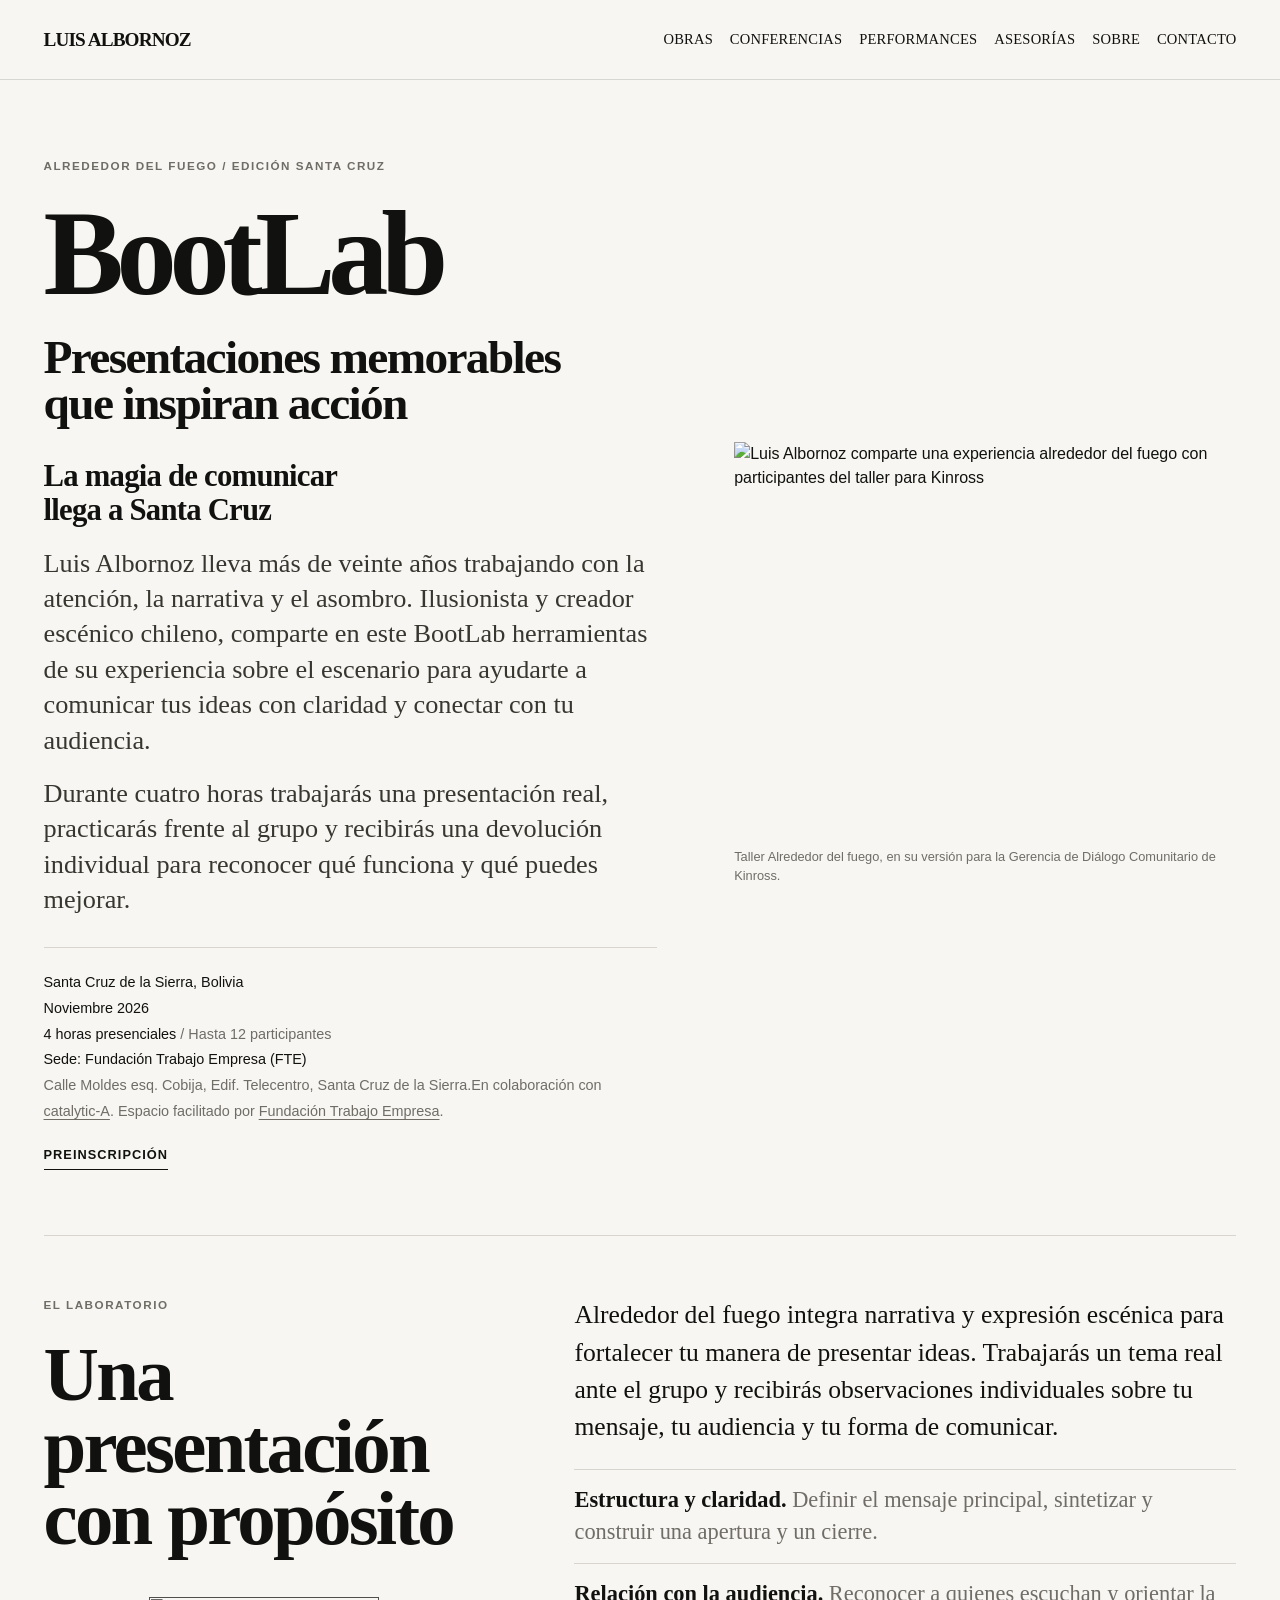
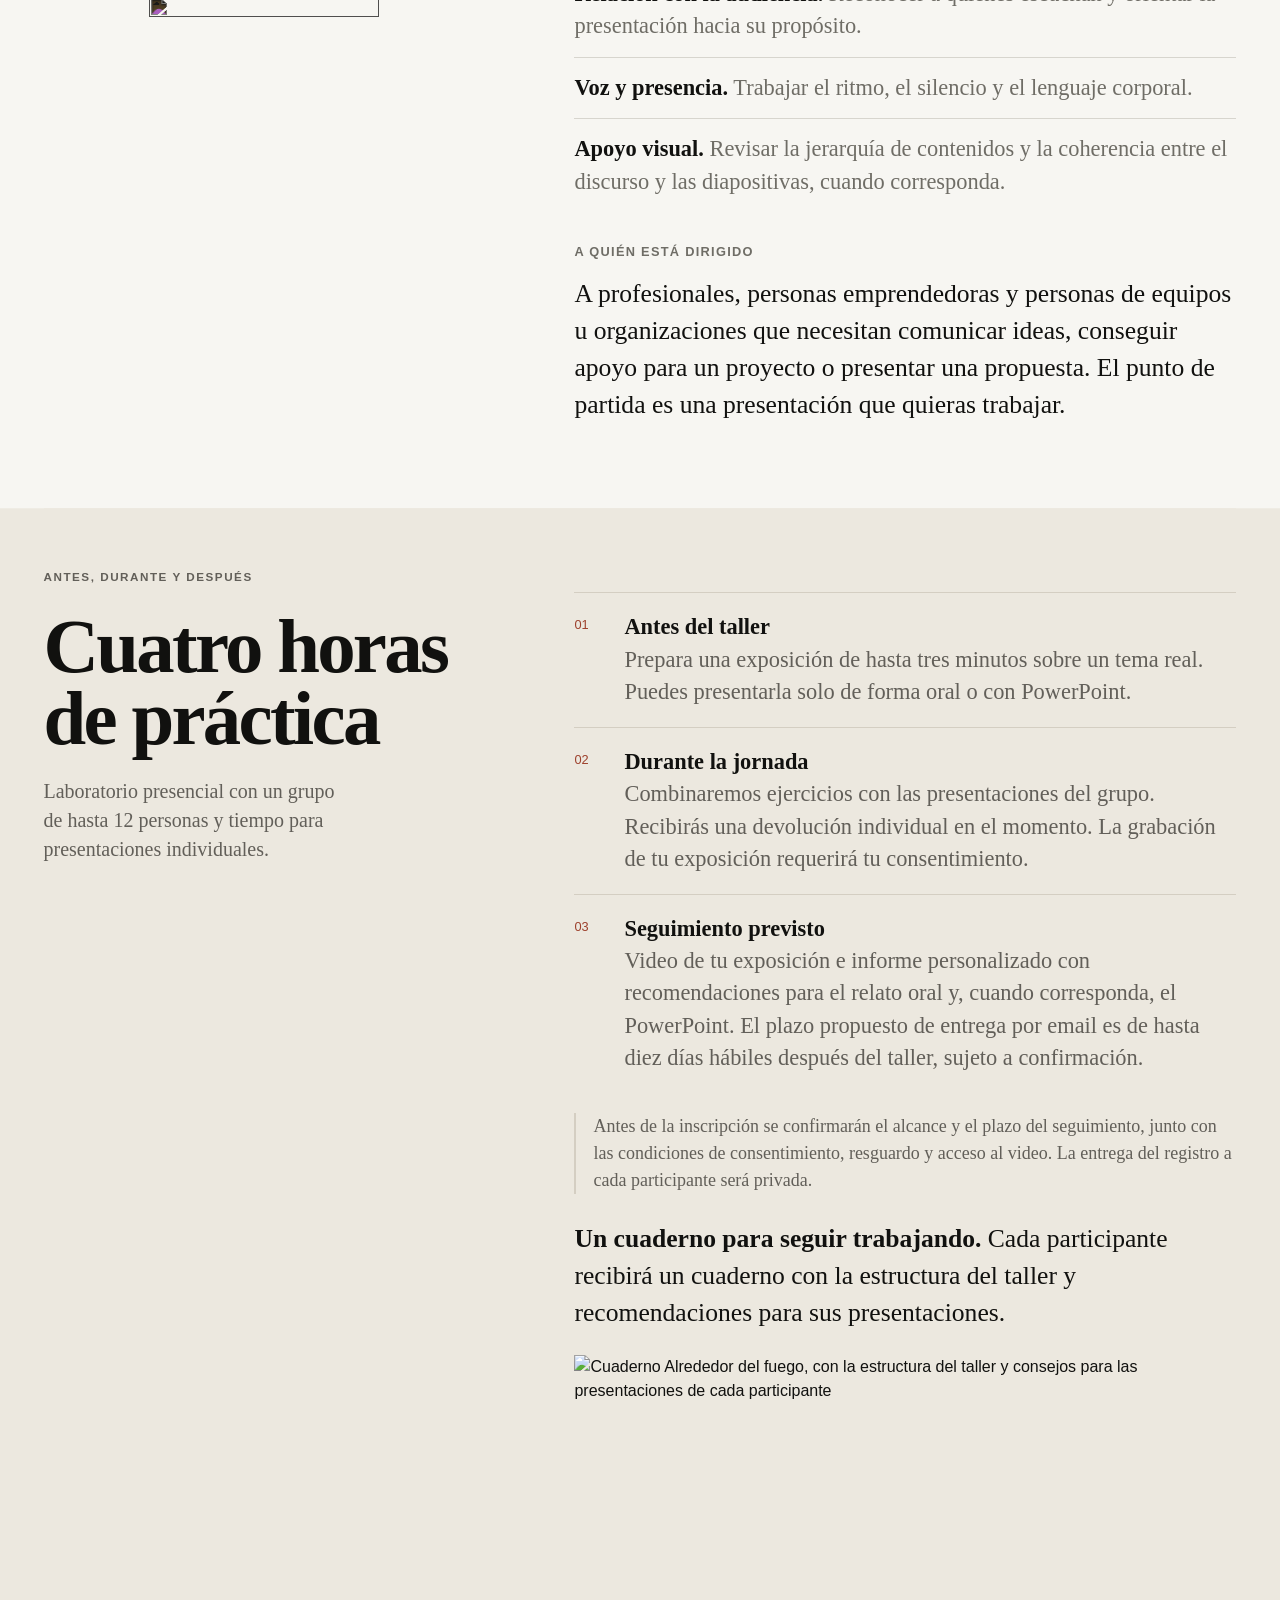
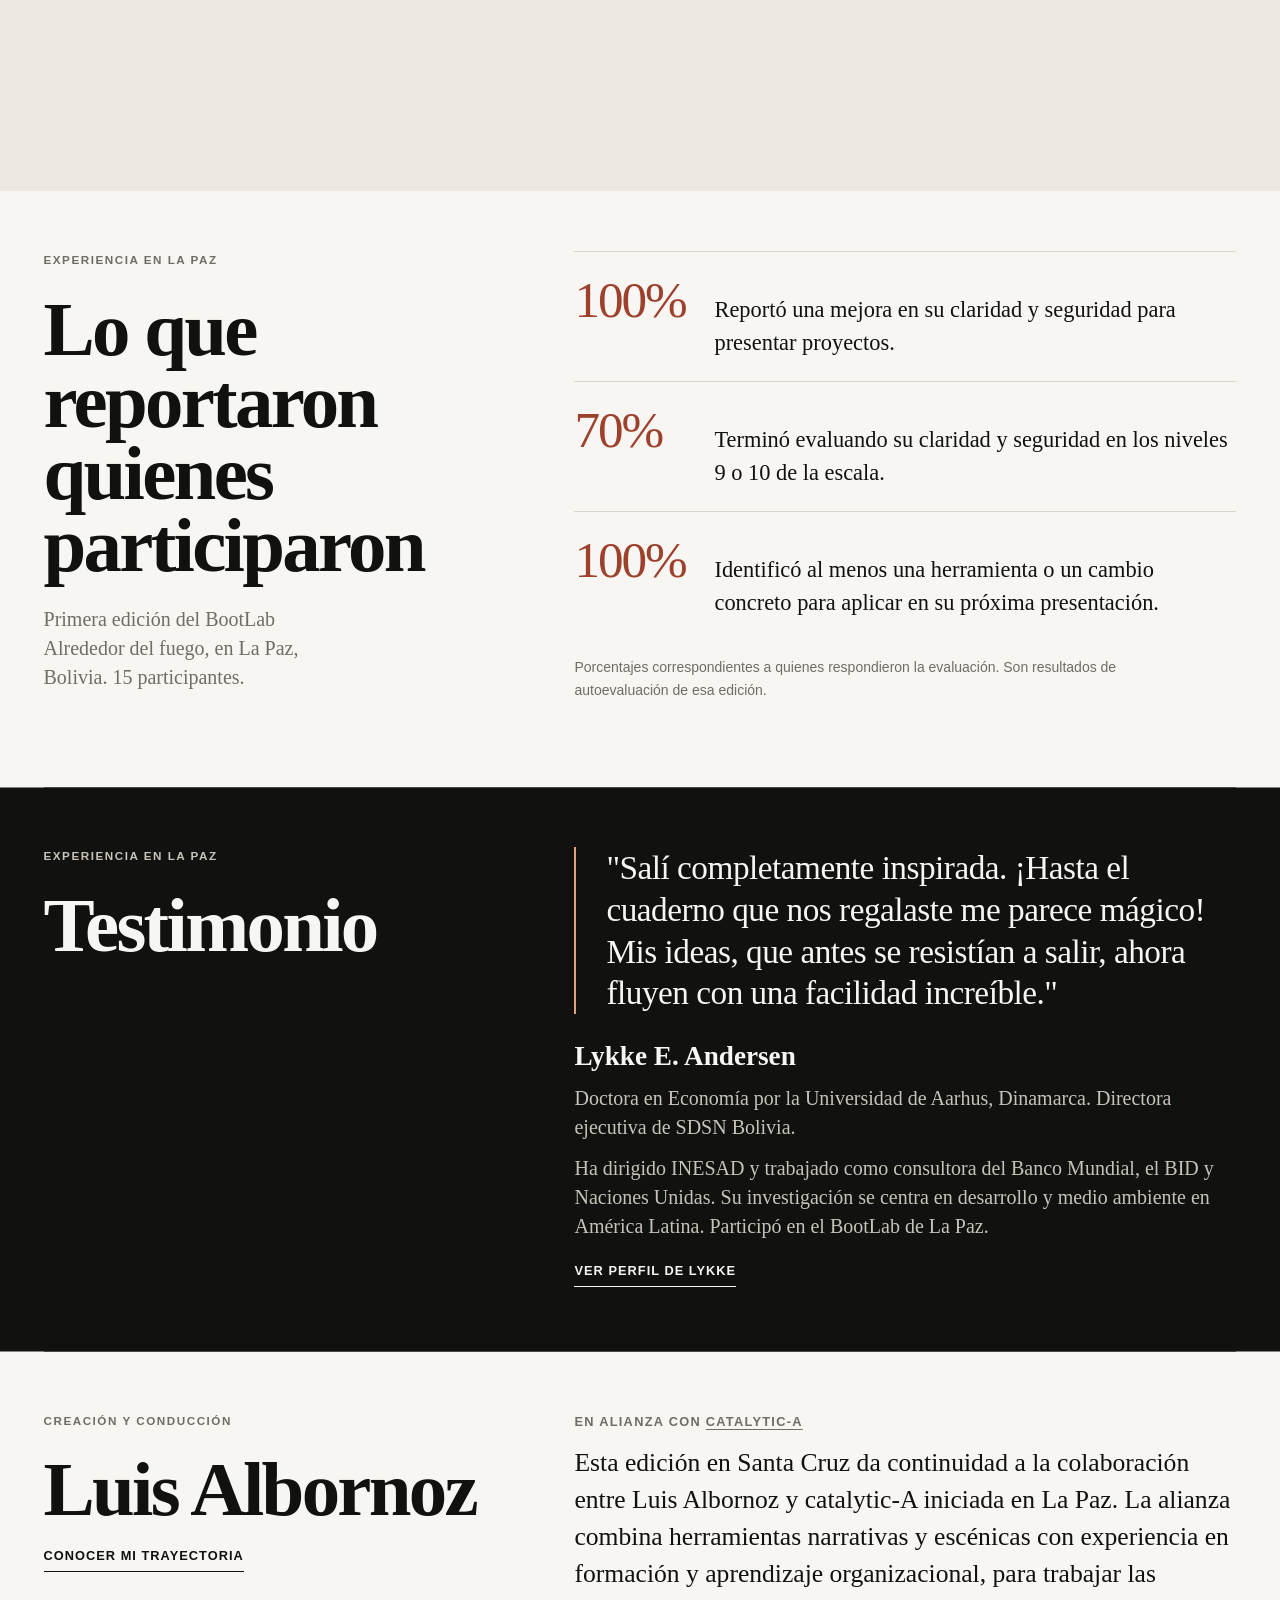
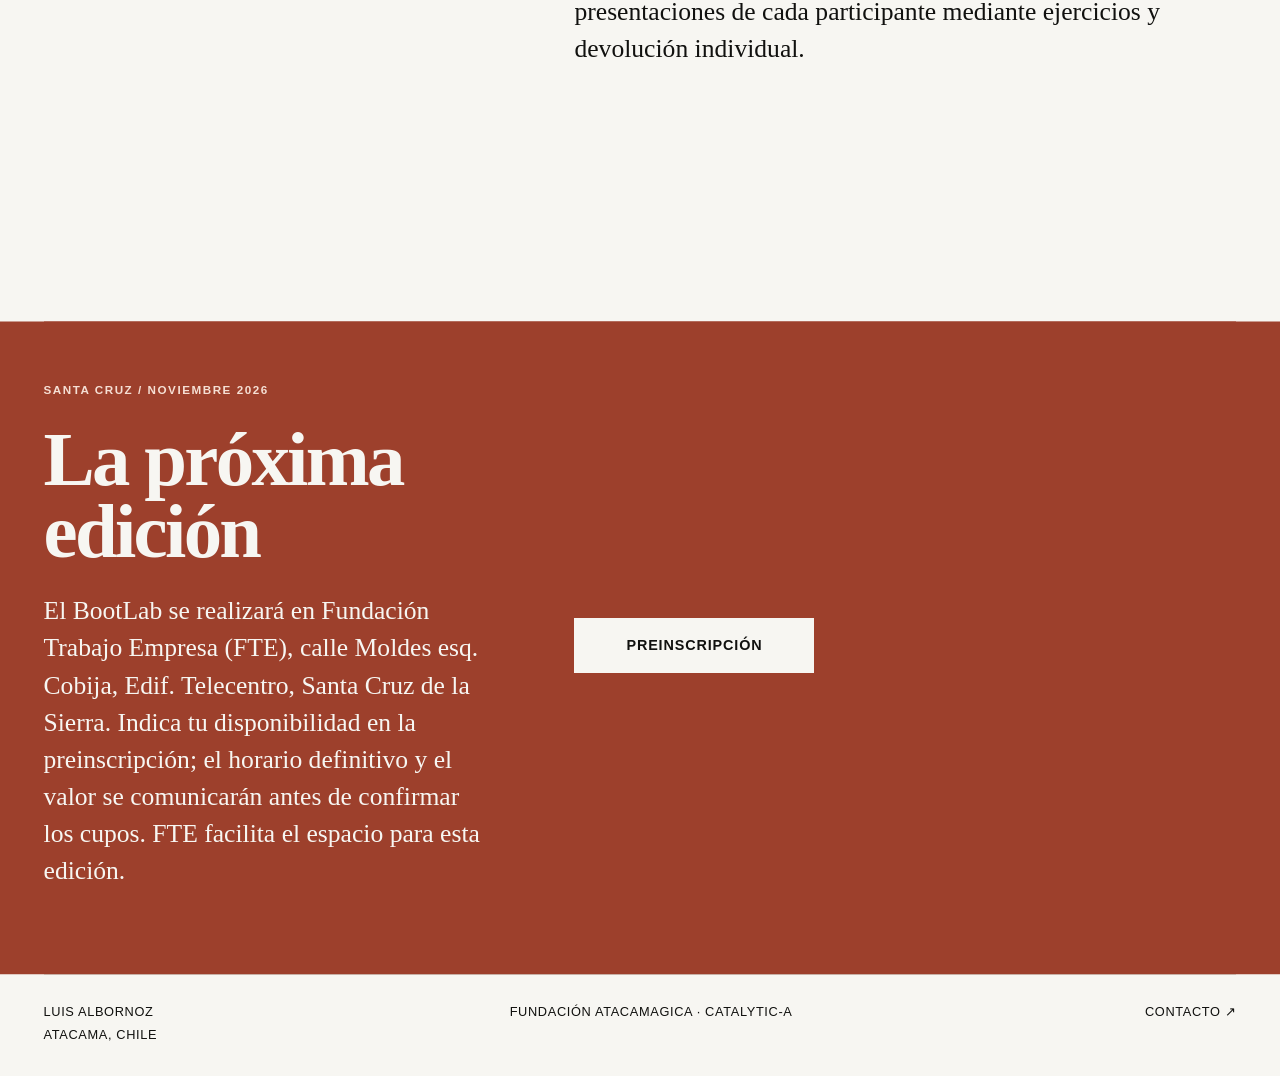
==== commit 1bc1b835: "Indicar sede FTE y crédito por facilitar espacio en BootLab Santa Cruz" ====
--- a/bootlab-santacruz/index.html
+++ b/bootlab-santacruz/index.html
@@ -129,7 +129,7 @@
 <p class="intro">Luis Albornoz lleva más de veinte años trabajando con la atención, la narrativa y el asombro. Ilusionista y creador escénico chileno, comparte en este BootLab herramientas de su experiencia sobre el escenario para ayudarte a comunicar tus ideas con claridad y conectar con tu audiencia.</p>
 <p class="intro">Durante cuatro horas trabajarás una presentación real, practicarás frente al grupo y recibirás una devolución individual para reconocer qué funciona y qué puedes mejorar.</p>
 </div>
-<div class="event-meta"><strong>Santa Cruz de la Sierra, Bolivia</strong><strong>Noviembre 2026</strong><strong>4 horas presenciales <span>/ Hasta 12 participantes</span></strong><span>En colaboración con <a class="partner-link" href="https://www.catalytic-a.com/" target="_blank" rel="noopener noreferrer">catalytic-A</a>.</span></div>
+<div class="event-meta"><strong>Santa Cruz de la Sierra, Bolivia</strong><strong>Noviembre 2026</strong><strong>4 horas presenciales <span>/ Hasta 12 participantes</span></strong><strong>Sede: Fundación Trabajo Empresa (FTE)</strong><span>Calle Moldes esq. Cobija, Edif. Telecentro, Santa Cruz de la Sierra.</span><span>En colaboración con <a class="partner-link" href="https://www.catalytic-a.com/" target="_blank" rel="noopener noreferrer">catalytic-A</a>. Espacio facilitado por <a class="partner-link" href="https://fte.org.bo/" target="_blank" rel="noopener noreferrer">Fundación Trabajo Empresa</a>.</span></div>
 <a class="text-link" href="https://docs.google.com/forms/d/e/1FAIpQLScSTikugOZsR901DbChM9ghMwpnx1nDyFDP56k8UDgApFU0-Q/viewform" target="_blank" rel="noopener noreferrer" aria-label="Preinscripción (se abre en una pestaña nueva)">Preinscripción</a>
 </div>
 <figure><img src="https://luisalbornoz-site.vercel.app/bootlab-santacruz/assets/taller-kinross.webp" alt="Luis Albornoz comparte una experiencia alrededor del fuego con participantes del taller para Kinross" width="1170" height="914" fetchpriority="high"><figcaption>Taller Alrededor del fuego, en su versión para la Gerencia de Diálogo Comunitario de Kinross.</figcaption></figure>
@@ -158,7 +158,7 @@
 <div><p class="kicker">Creación y conducción</p><h2 id="facilitador">Luis Albornoz</h2><a class="text-link" href="/trayectoria">Conocer mi trayectoria</a></div>
 <div><p class="subheading alliance-heading">En alianza con <a class="partner-link" href="https://www.catalytic-a.com/" target="_blank" rel="noopener noreferrer">catalytic-A</a></p><p>Esta edición en Santa Cruz da continuidad a la colaboración entre Luis Albornoz y catalytic-A iniciada en La Paz. La alianza combina herramientas narrativas y escénicas con experiencia en formación y aprendizaje organizacional, para trabajar las presentaciones de cada participante mediante ejercicios y devolución individual.</p><div class="alliance-marks"><img src="https://luisalbornoz-site.vercel.app/bootlab-santacruz/assets/tres-logotipos-definidos-fundacion.png" alt="catalytic-A, Fundación Atacamagica e Imaginario" width="2048" height="1152" loading="lazy" decoding="async"></div></div>
 </section>
-<section class="section section--tone section--terracotta" id="preinscripcion" aria-labelledby="convocatoria"><div><p class="kicker">Santa Cruz / Noviembre 2026</p><h2 id="convocatoria">La próxima edición</h2><p style="margin-top:24px">Estamos coordinando esta edición junto a catalytic-A. El horario, el lugar y el valor se informarán al abrir la convocatoria.</p></div><div class="registration"><a class="button" href="https://docs.google.com/forms/d/e/1FAIpQLScSTikugOZsR901DbChM9ghMwpnx1nDyFDP56k8UDgApFU0-Q/viewform" target="_blank" rel="noopener noreferrer" aria-label="Preinscripción (se abre en una pestaña nueva)">Preinscripción</a></div></section>
+<section class="section section--tone section--terracotta" id="preinscripcion" aria-labelledby="convocatoria"><div><p class="kicker">Santa Cruz / Noviembre 2026</p><h2 id="convocatoria">La próxima edición</h2><p style="margin-top:24px">El BootLab se realizará en Fundación Trabajo Empresa (FTE), calle Moldes esq. Cobija, Edif. Telecentro, Santa Cruz de la Sierra. Indica tu disponibilidad en la preinscripción; el horario definitivo y el valor se comunicarán antes de confirmar los cupos. FTE facilita el espacio para esta edición.</p></div><div class="registration"><a class="button" href="https://docs.google.com/forms/d/e/1FAIpQLScSTikugOZsR901DbChM9ghMwpnx1nDyFDP56k8UDgApFU0-Q/viewform" target="_blank" rel="noopener noreferrer" aria-label="Preinscripción (se abre en una pestaña nueva)">Preinscripción</a></div></section>
 </main>
 <footer><div>Luis Albornoz<br>Atacama, Chile</div><div>Fundación Atacamagica · catalytic-A</div><a href="/#contacto">Contacto ↗</a></footer>
 </body></html>
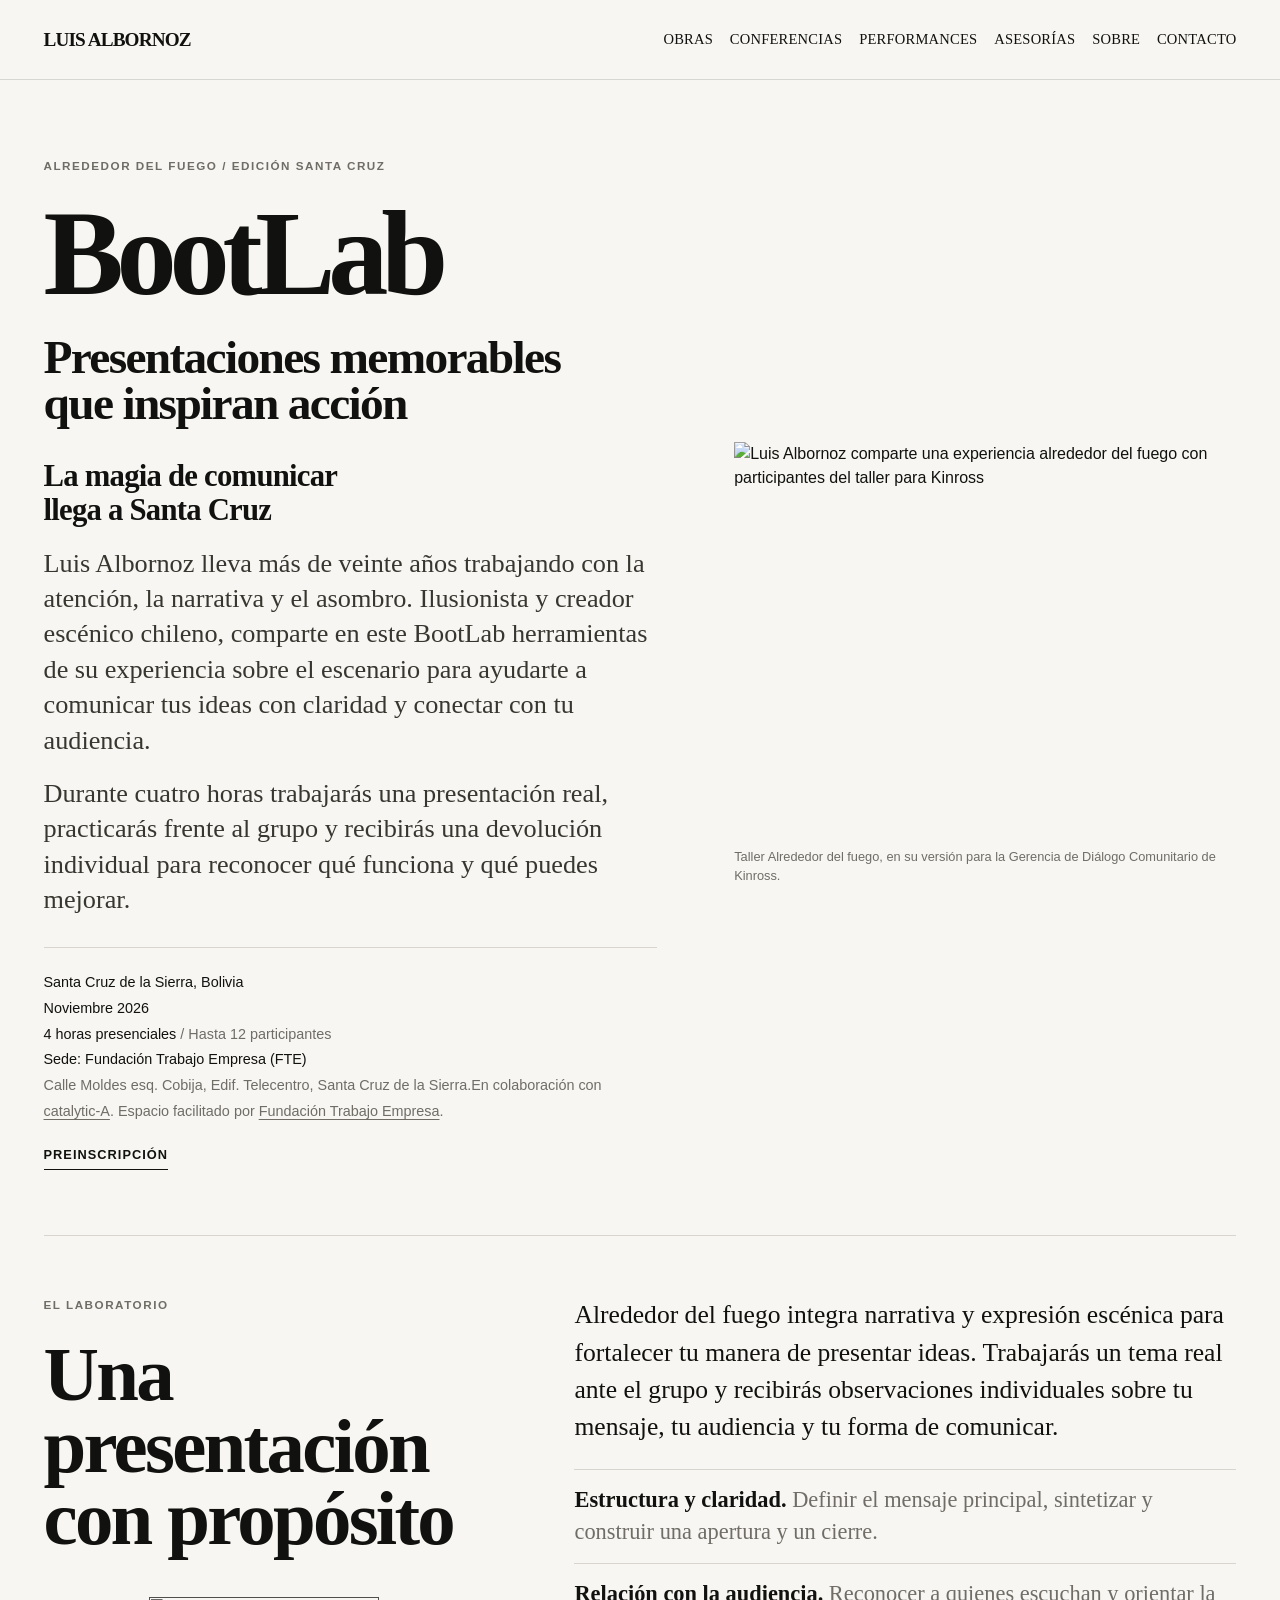
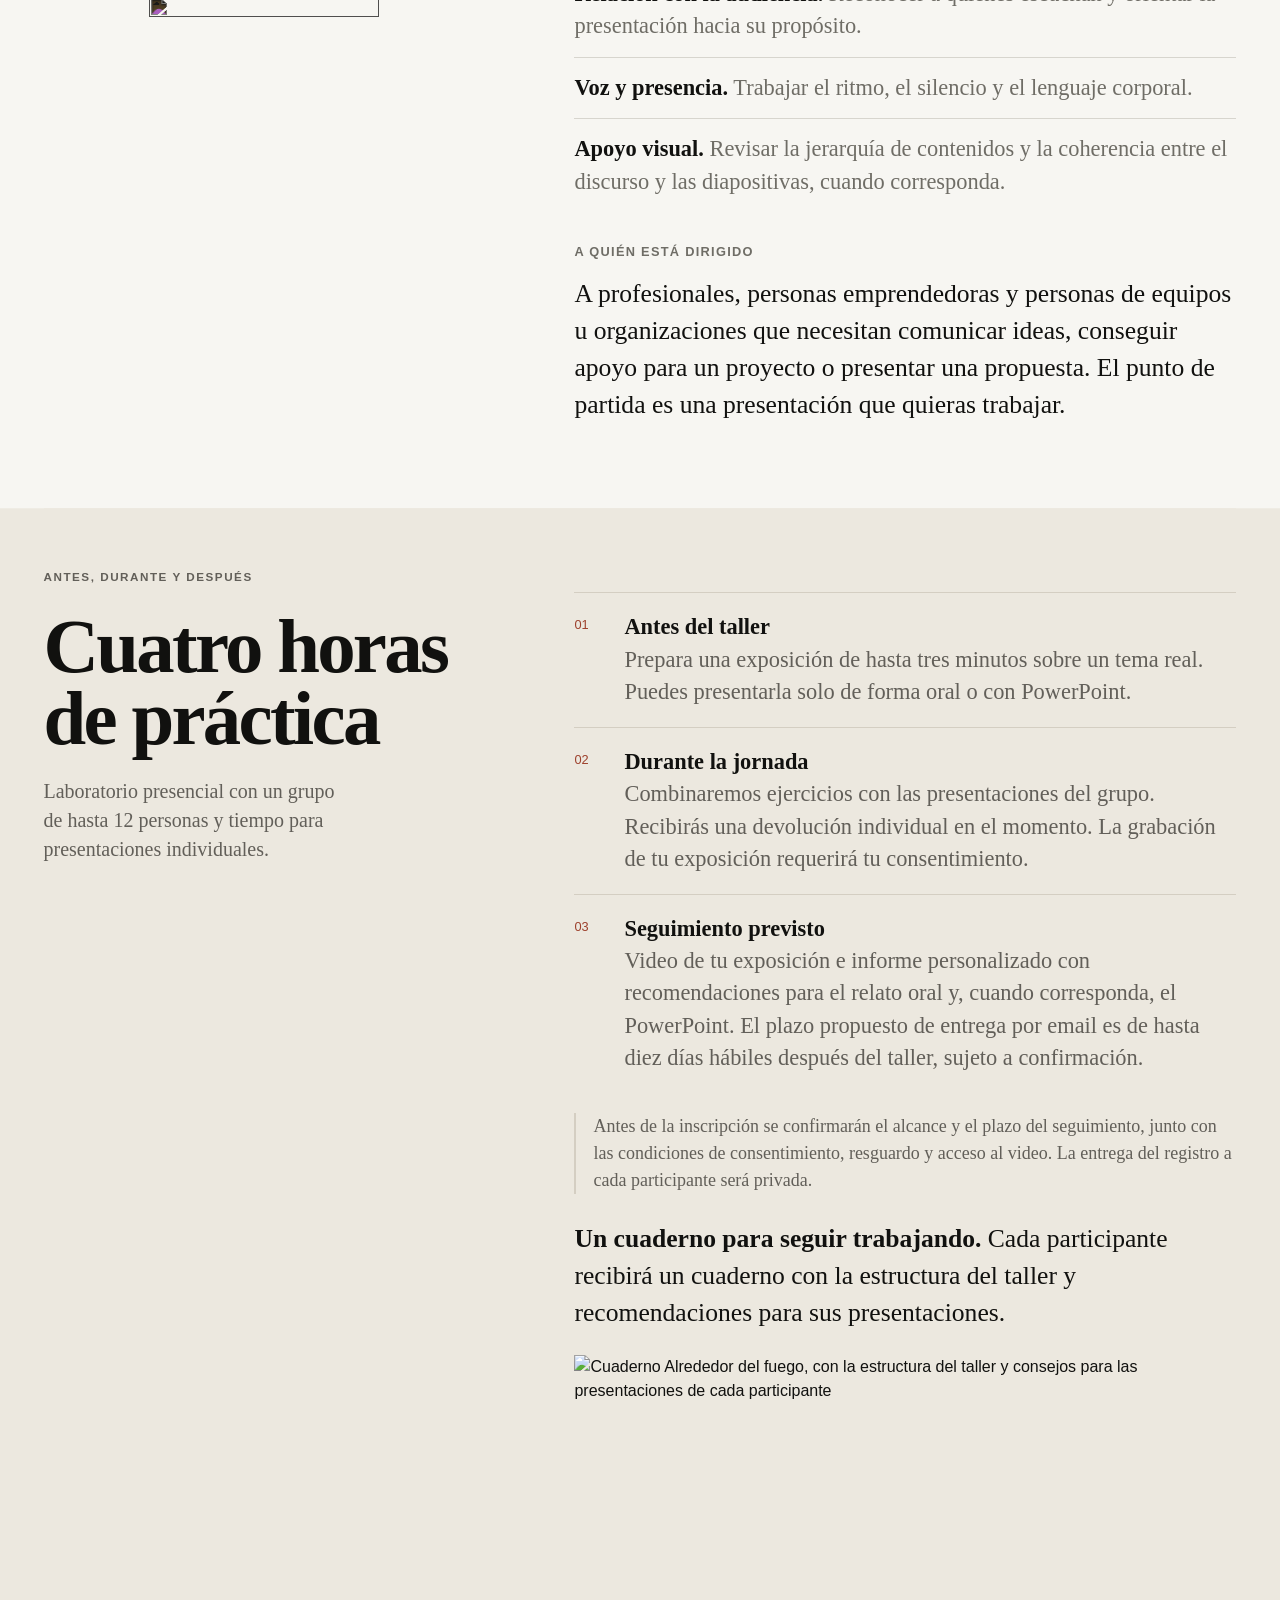
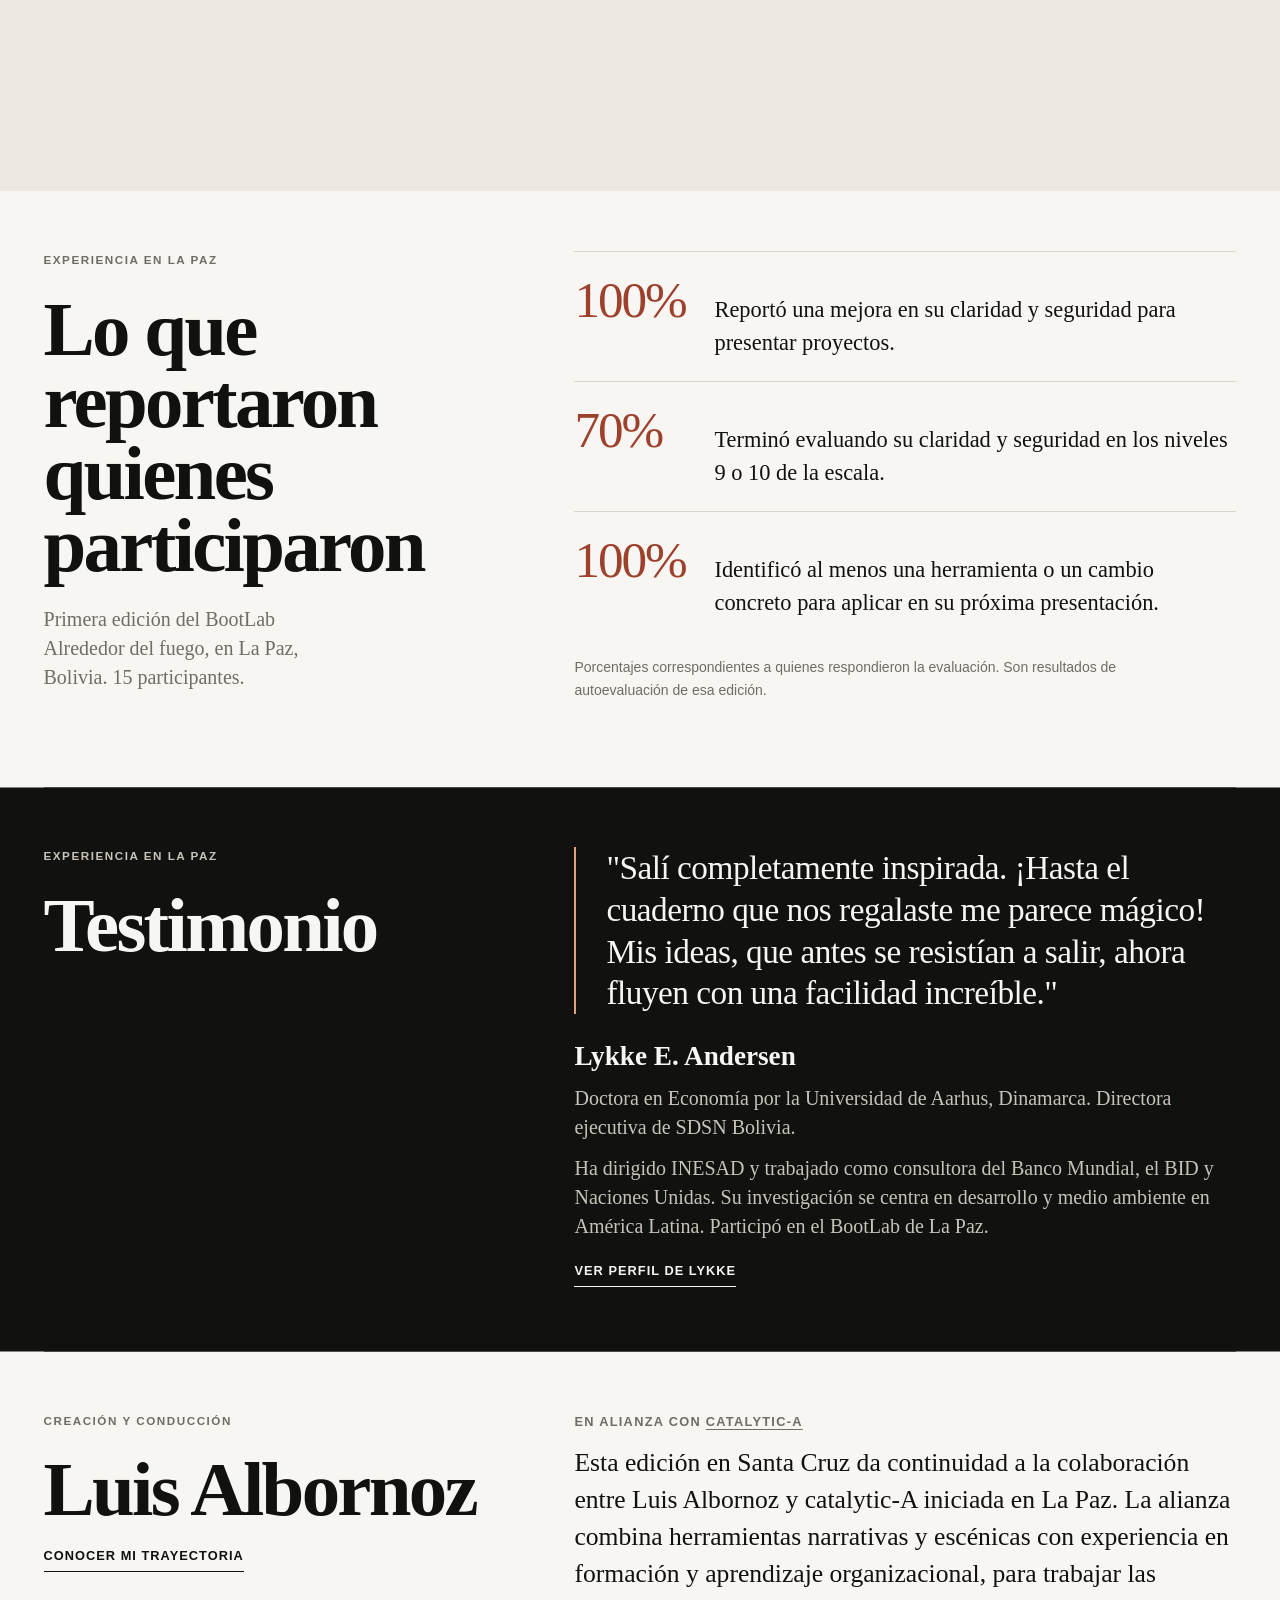
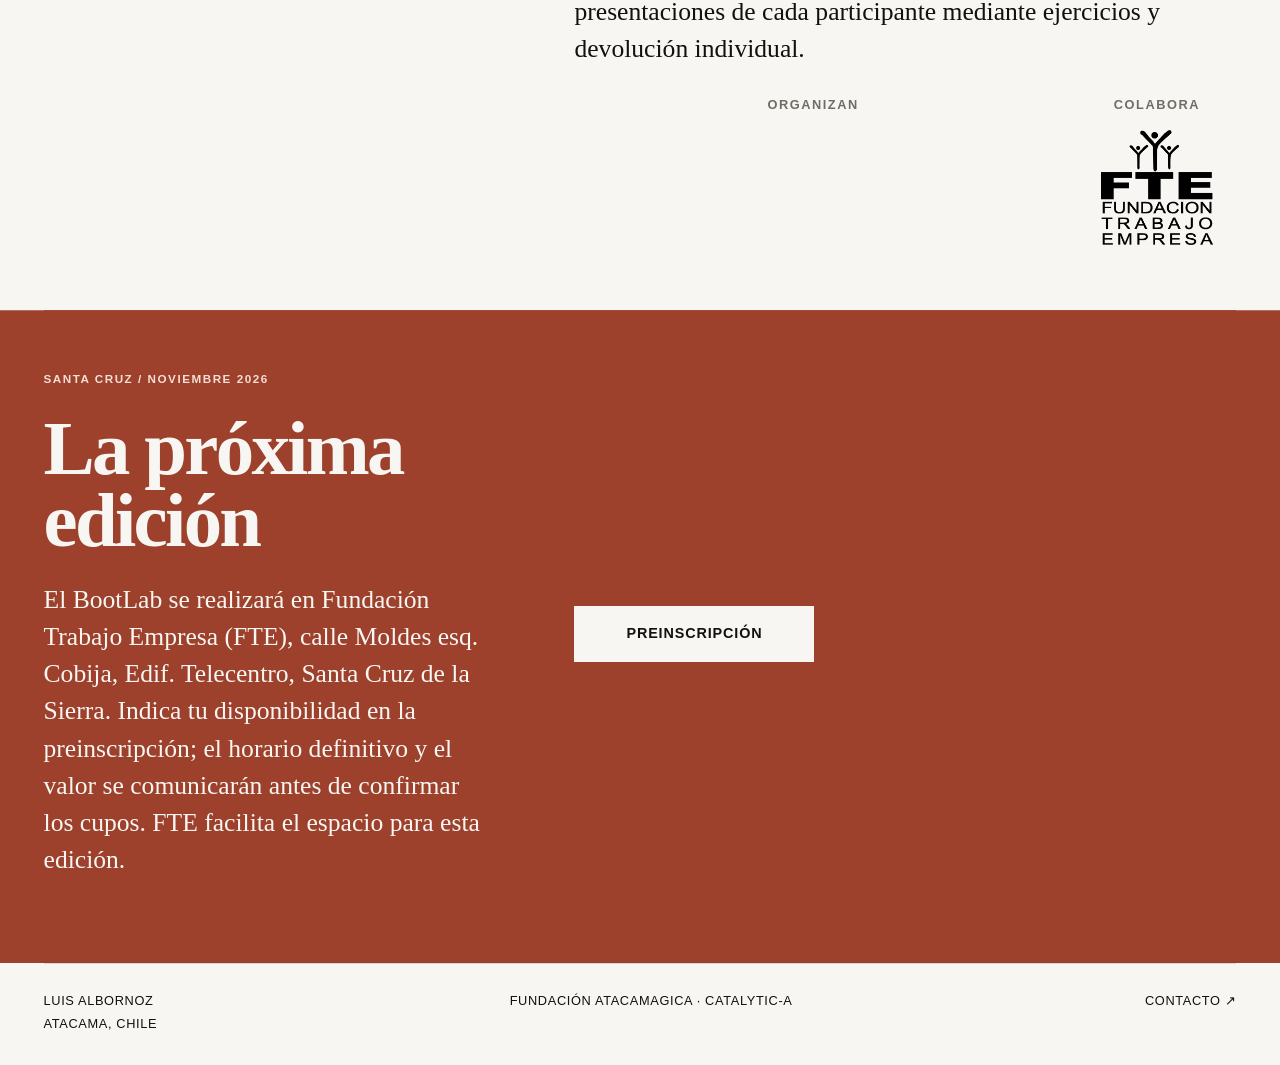
==== commit 057e3f85: "Presentar organizadores y colaboración de FTE en una fila" ====
--- a/bootlab-santacruz/index.html
+++ b/bootlab-santacruz/index.html
@@ -44,9 +44,14 @@
 figcaption{font-size:.8rem;line-height:1.5;color:var(--muted);margin-top:12px}
 .word-art{display:block;width:clamp(160px,18vw,240px);max-width:65%;height:auto;margin:42px auto 0;filter:invert(1);mix-blend-mode:multiply;opacity:.9}
 .workbook-image{margin-top:24px}
-/* Frame the supplied transparent artwork without changing its pixels or proportions. */
-.alliance-marks{position:relative;overflow:hidden;aspect-ratio:1289/311;margin-top:30px}
-.alliance-marks img{position:absolute;display:block;width:158.882855%;max-width:none;height:auto;left:-30.566330%;top:-135.369775%}
+/* Give each partner the same visual height while keeping the original marks intact. */
+.alliance-marks{display:grid;grid-template-columns:minmax(0,3fr) minmax(0,1fr);gap:clamp(10px,2vw,28px);align-items:start;margin-top:30px}
+.mark-group{min-width:0}
+.section .mark-label{font-family:var(--sans);font-size:clamp(.7rem,1vw,.85rem);font-weight:700;line-height:1.2;letter-spacing:.12em;text-transform:uppercase;color:var(--muted);text-align:center;margin:0 0 18px}
+.mark-trio{position:relative;overflow:hidden;aspect-ratio:1289/311}
+.mark-trio img{position:absolute;display:block;width:158.882855%;max-width:none;height:auto;left:-30.566330%;top:-135.369775%}
+.mark-fte{display:flex;align-items:center;justify-content:center;aspect-ratio:1289/933}
+.mark-fte img{display:block;width:auto;height:100%;max-width:100%;object-fit:contain;filter:brightness(0)}
 .section{border-top:1px solid var(--line);display:grid;grid-template-columns:minmax(0,.8fr) minmax(0,1.2fr);gap:clamp(30px,7vw,110px);padding:60px 0 65px}
 .section--tone{position:relative;isolation:isolate;border-top:0}
 .section--tone::before{content:"";position:absolute;inset:0;z-index:-1;background:var(--section-bg);box-shadow:0 0 0 100vmax var(--section-bg);clip-path:inset(0 -100vmax)}
@@ -156,7 +161,7 @@
 </section>
 <section class="section" aria-labelledby="facilitador">
 <div><p class="kicker">Creación y conducción</p><h2 id="facilitador">Luis Albornoz</h2><a class="text-link" href="/trayectoria">Conocer mi trayectoria</a></div>
-<div><p class="subheading alliance-heading">En alianza con <a class="partner-link" href="https://www.catalytic-a.com/" target="_blank" rel="noopener noreferrer">catalytic-A</a></p><p>Esta edición en Santa Cruz da continuidad a la colaboración entre Luis Albornoz y catalytic-A iniciada en La Paz. La alianza combina herramientas narrativas y escénicas con experiencia en formación y aprendizaje organizacional, para trabajar las presentaciones de cada participante mediante ejercicios y devolución individual.</p><div class="alliance-marks"><img src="https://luisalbornoz-site.vercel.app/bootlab-santacruz/assets/tres-logotipos-definidos-fundacion.png" alt="catalytic-A, Fundación Atacamagica e Imaginario" width="2048" height="1152" loading="lazy" decoding="async"></div></div>
+<div><p class="subheading alliance-heading">En alianza con <a class="partner-link" href="https://www.catalytic-a.com/" target="_blank" rel="noopener noreferrer">catalytic-A</a></p><p>Esta edición en Santa Cruz da continuidad a la colaboración entre Luis Albornoz y catalytic-A iniciada en La Paz. La alianza combina herramientas narrativas y escénicas con experiencia en formación y aprendizaje organizacional, para trabajar las presentaciones de cada participante mediante ejercicios y devolución individual.</p><div class="alliance-marks" aria-label="Organizaciones del BootLab"><div class="mark-group"><p class="mark-label">Organizan</p><div class="mark-trio"><img src="https://luisalbornoz-site.vercel.app/bootlab-santacruz/assets/tres-logotipos-definidos-fundacion.png" alt="catalytic-A, Fundación Atacamagica e Imaginario" width="2048" height="1152" loading="lazy" decoding="async"></div></div><div class="mark-group"><p class="mark-label">Colabora</p><div class="mark-fte"><img src="[data-uri]" alt="Fundación Trabajo Empresa (FTE)" width="860" height="888" loading="lazy" decoding="async"></div></div></div></div>
 </section>
 <section class="section section--tone section--terracotta" id="preinscripcion" aria-labelledby="convocatoria"><div><p class="kicker">Santa Cruz / Noviembre 2026</p><h2 id="convocatoria">La próxima edición</h2><p style="margin-top:24px">El BootLab se realizará en Fundación Trabajo Empresa (FTE), calle Moldes esq. Cobija, Edif. Telecentro, Santa Cruz de la Sierra. Indica tu disponibilidad en la preinscripción; el horario definitivo y el valor se comunicarán antes de confirmar los cupos. FTE facilita el espacio para esta edición.</p></div><div class="registration"><a class="button" href="https://docs.google.com/forms/d/e/1FAIpQLScSTikugOZsR901DbChM9ghMwpnx1nDyFDP56k8UDgApFU0-Q/viewform" target="_blank" rel="noopener noreferrer" aria-label="Preinscripción (se abre en una pestaña nueva)">Preinscripción</a></div></section>
 </main>
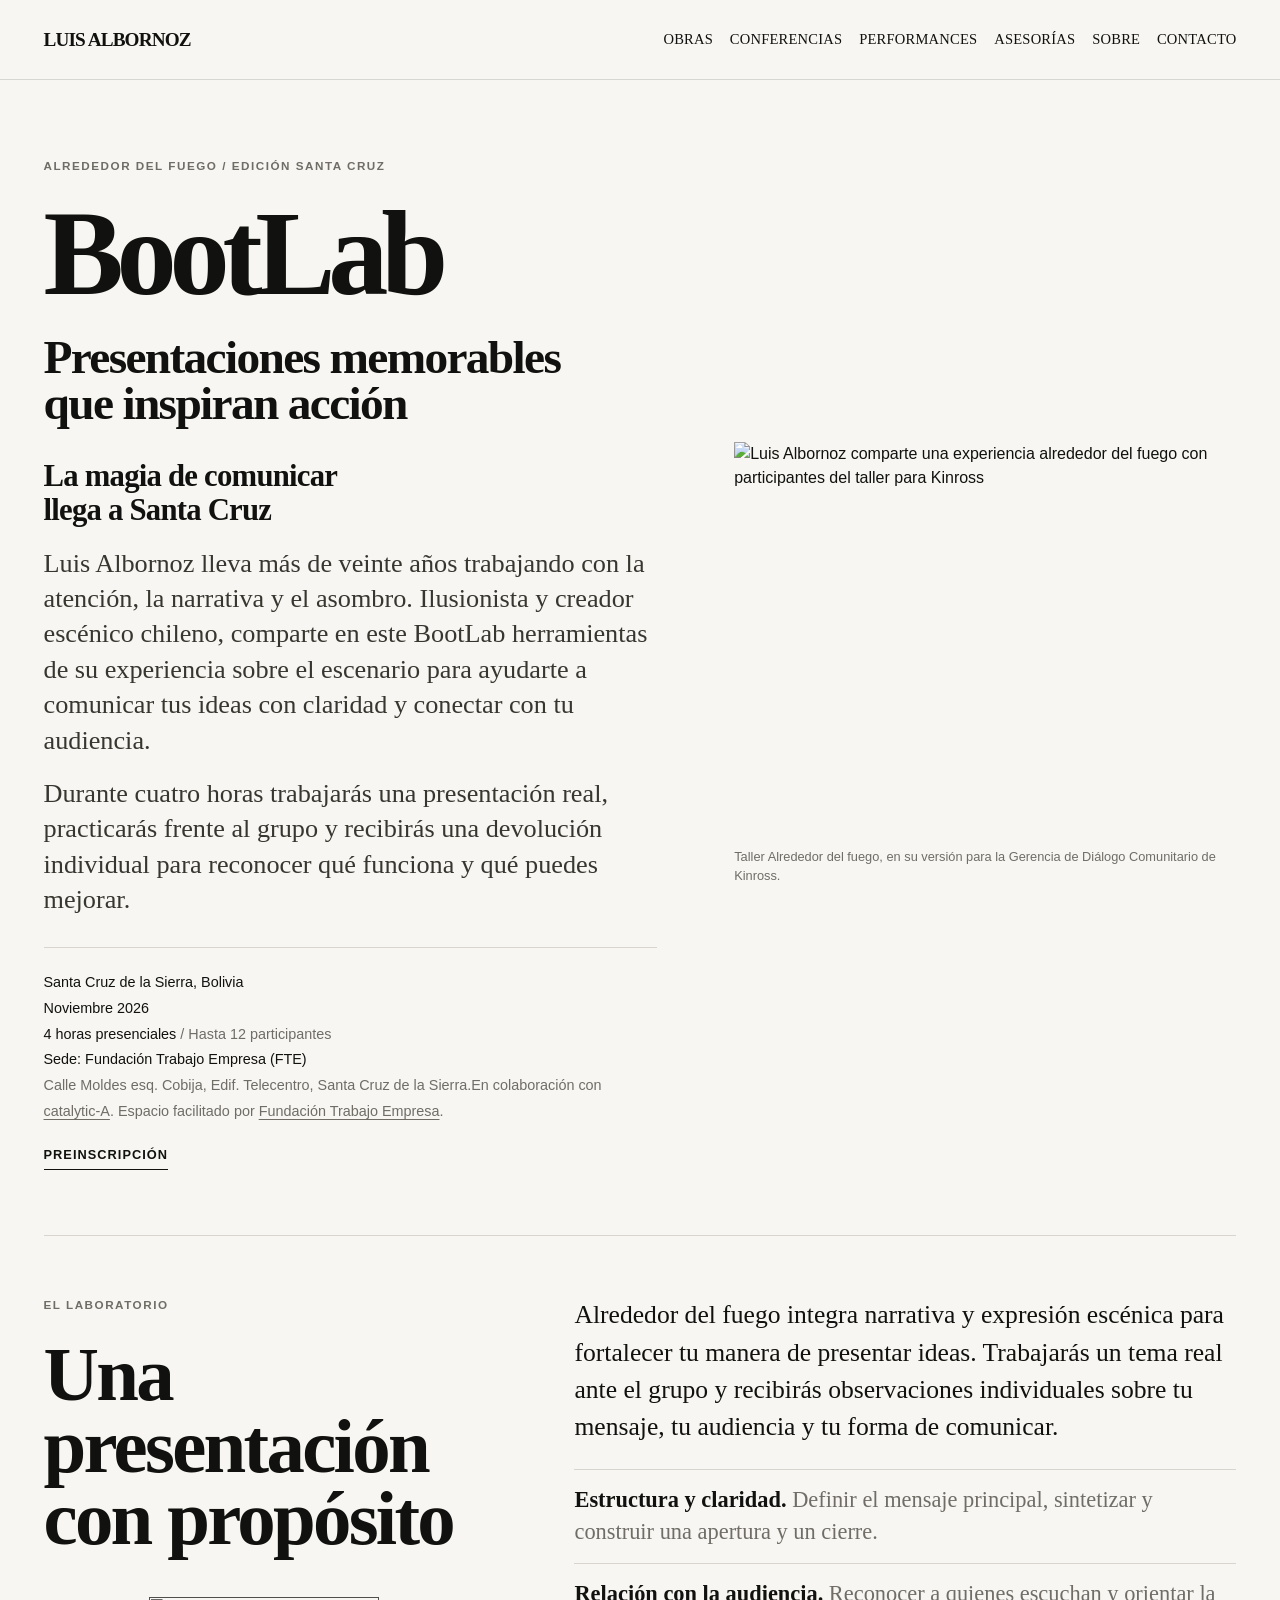
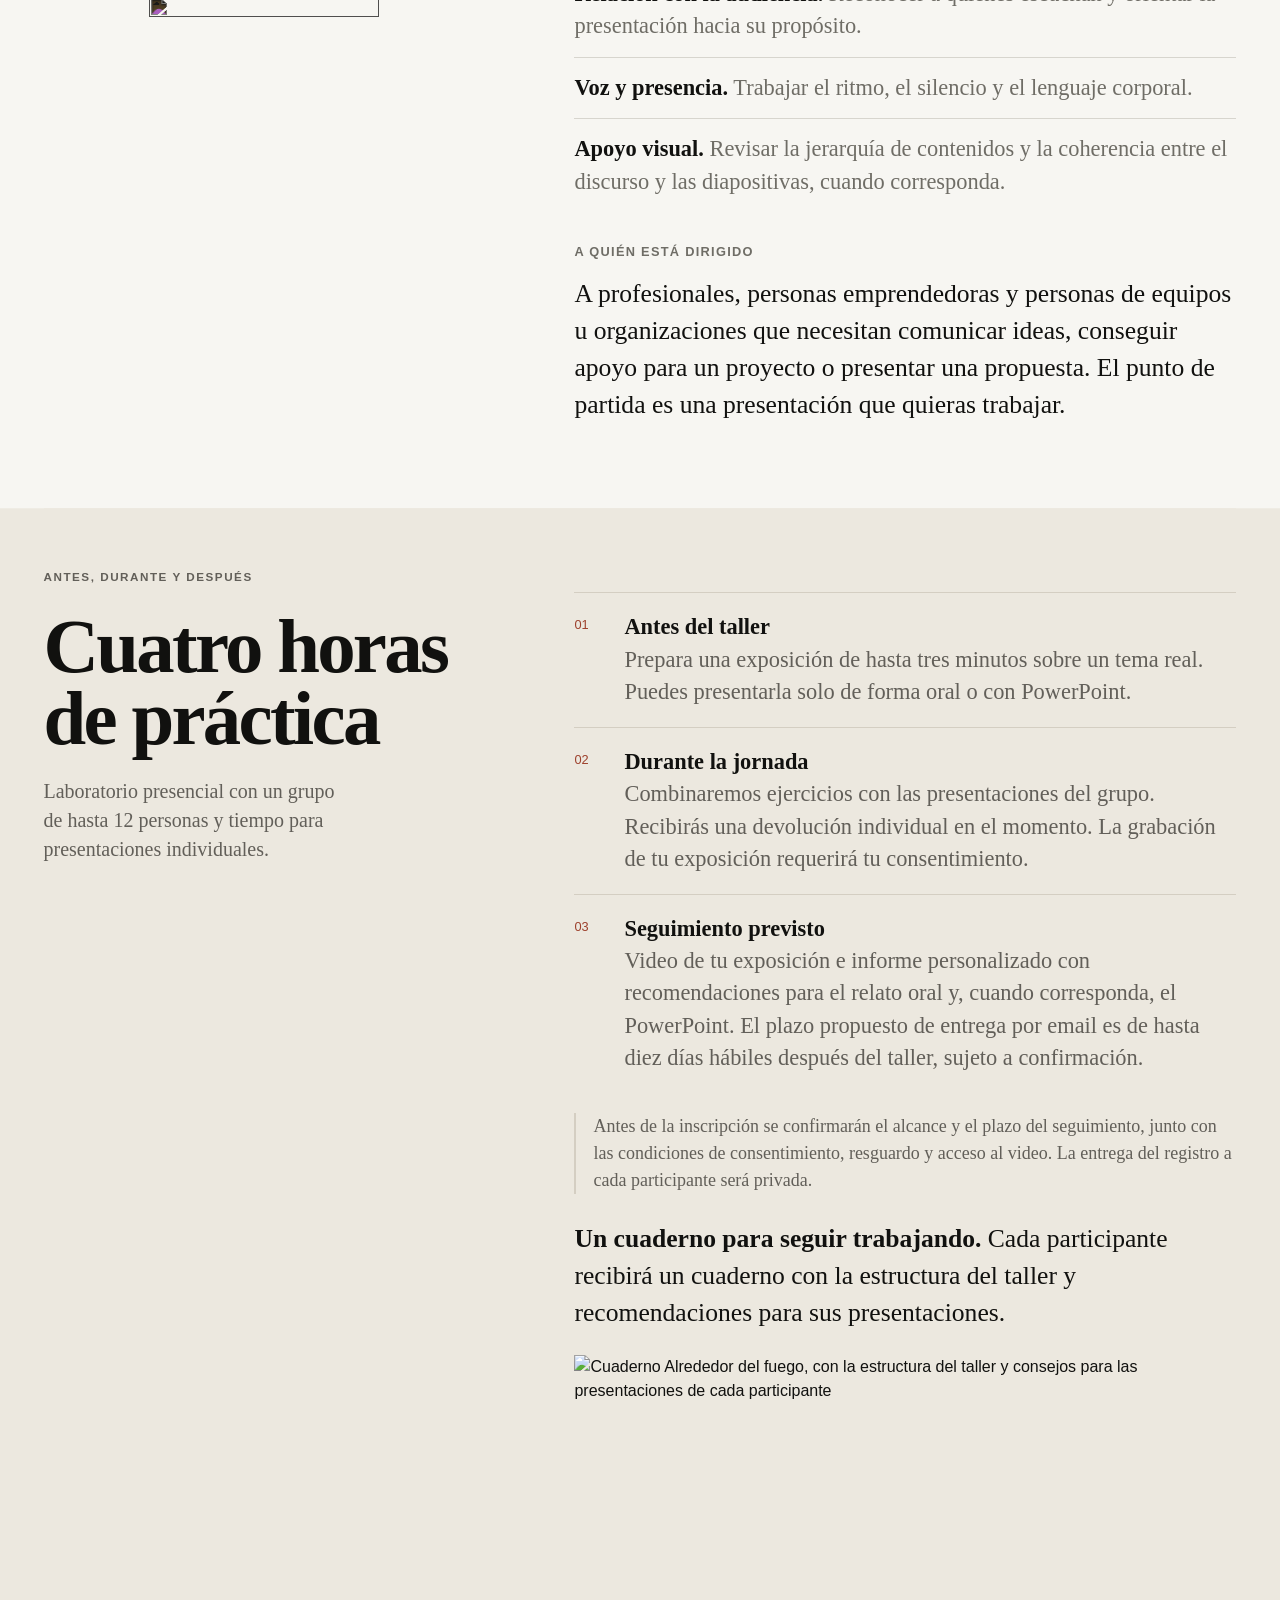
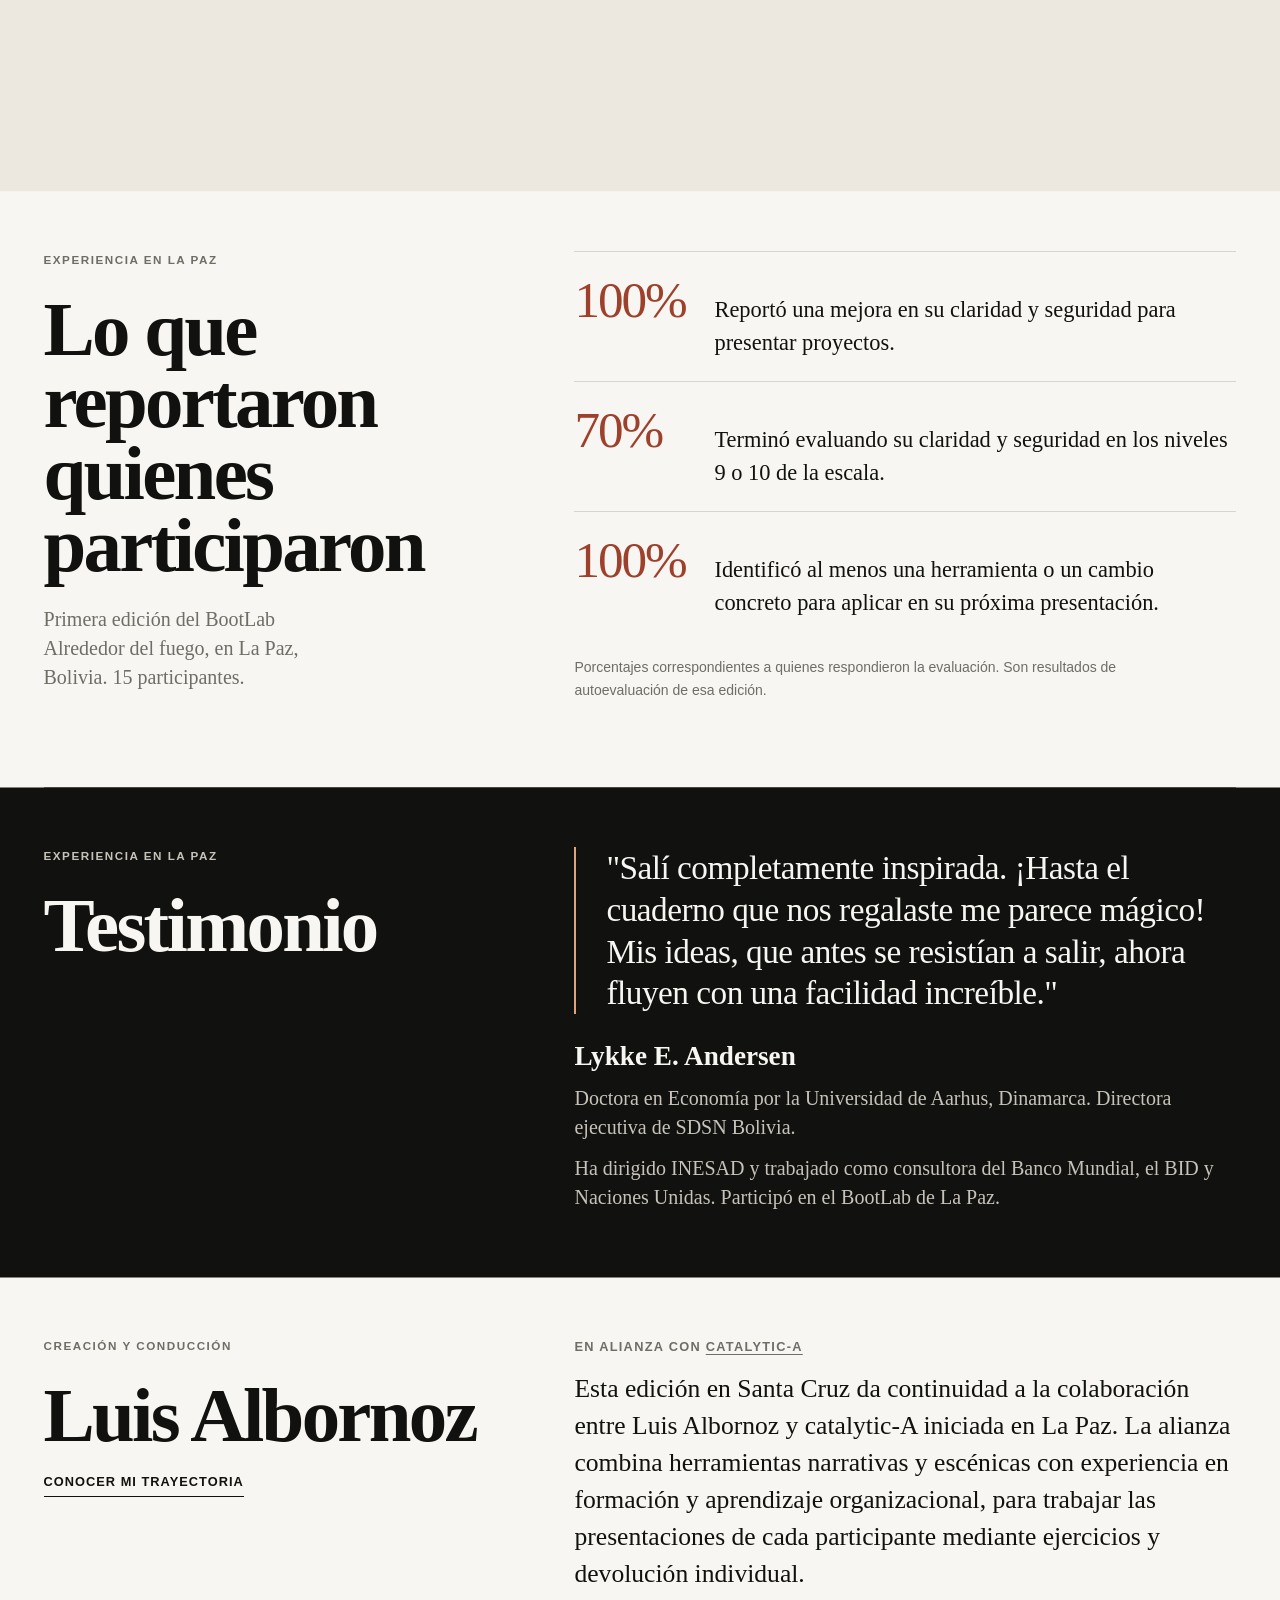
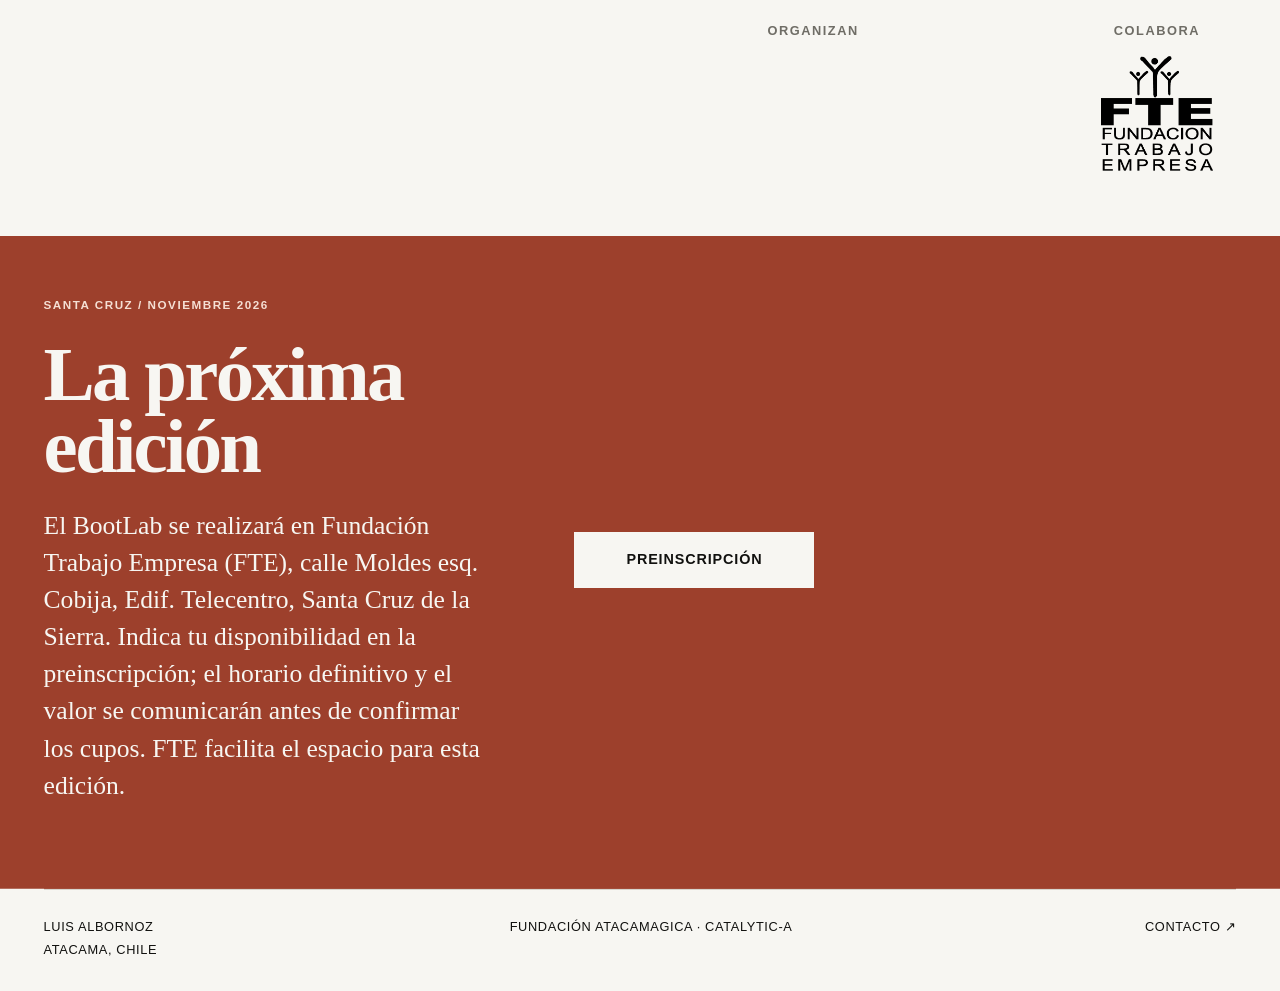
==== commit 560f871f: "Acortar perfil de Lykke en BootLab Santa Cruz" ====
--- a/bootlab-santacruz/index.html
+++ b/bootlab-santacruz/index.html
@@ -157,7 +157,7 @@
 </section>
 <section class="section section--tone section--ink" aria-labelledby="testimonio">
 <div><p class="kicker">Experiencia en La Paz</p><h2 id="testimonio">Testimonio</h2></div>
-<div><blockquote class="testimonial"><p>"Salí completamente inspirada. ¡Hasta el cuaderno que nos regalaste me parece mágico! Mis ideas, que antes se resistían a salir, ahora fluyen con una facilidad increíble."</p></blockquote><p class="testimonial-author">Lykke E. Andersen</p><p class="testimonial-bio">Doctora en Economía por la Universidad de Aarhus, Dinamarca. Directora ejecutiva de SDSN Bolivia.</p><p class="testimonial-bio">Ha dirigido INESAD y trabajado como consultora del Banco Mundial, el BID y Naciones Unidas. Su investigación se centra en desarrollo y medio ambiente en América Latina. Participó en el BootLab de La Paz.</p><a class="text-link" href="https://sdsnbolivia.org/lykke-e-andersen/" target="_blank" rel="noopener noreferrer">Ver perfil de Lykke</a></div>
+<div><blockquote class="testimonial"><p>"Salí completamente inspirada. ¡Hasta el cuaderno que nos regalaste me parece mágico! Mis ideas, que antes se resistían a salir, ahora fluyen con una facilidad increíble."</p></blockquote><p class="testimonial-author">Lykke E. Andersen</p><p class="testimonial-bio">Doctora en Economía por la Universidad de Aarhus, Dinamarca. Directora ejecutiva de SDSN Bolivia.</p><p class="testimonial-bio">Ha dirigido INESAD y trabajado como consultora del Banco Mundial, el BID y Naciones Unidas. Participó en el BootLab de La Paz.</p></div>
 </section>
 <section class="section" aria-labelledby="facilitador">
 <div><p class="kicker">Creación y conducción</p><h2 id="facilitador">Luis Albornoz</h2><a class="text-link" href="/trayectoria">Conocer mi trayectoria</a></div>
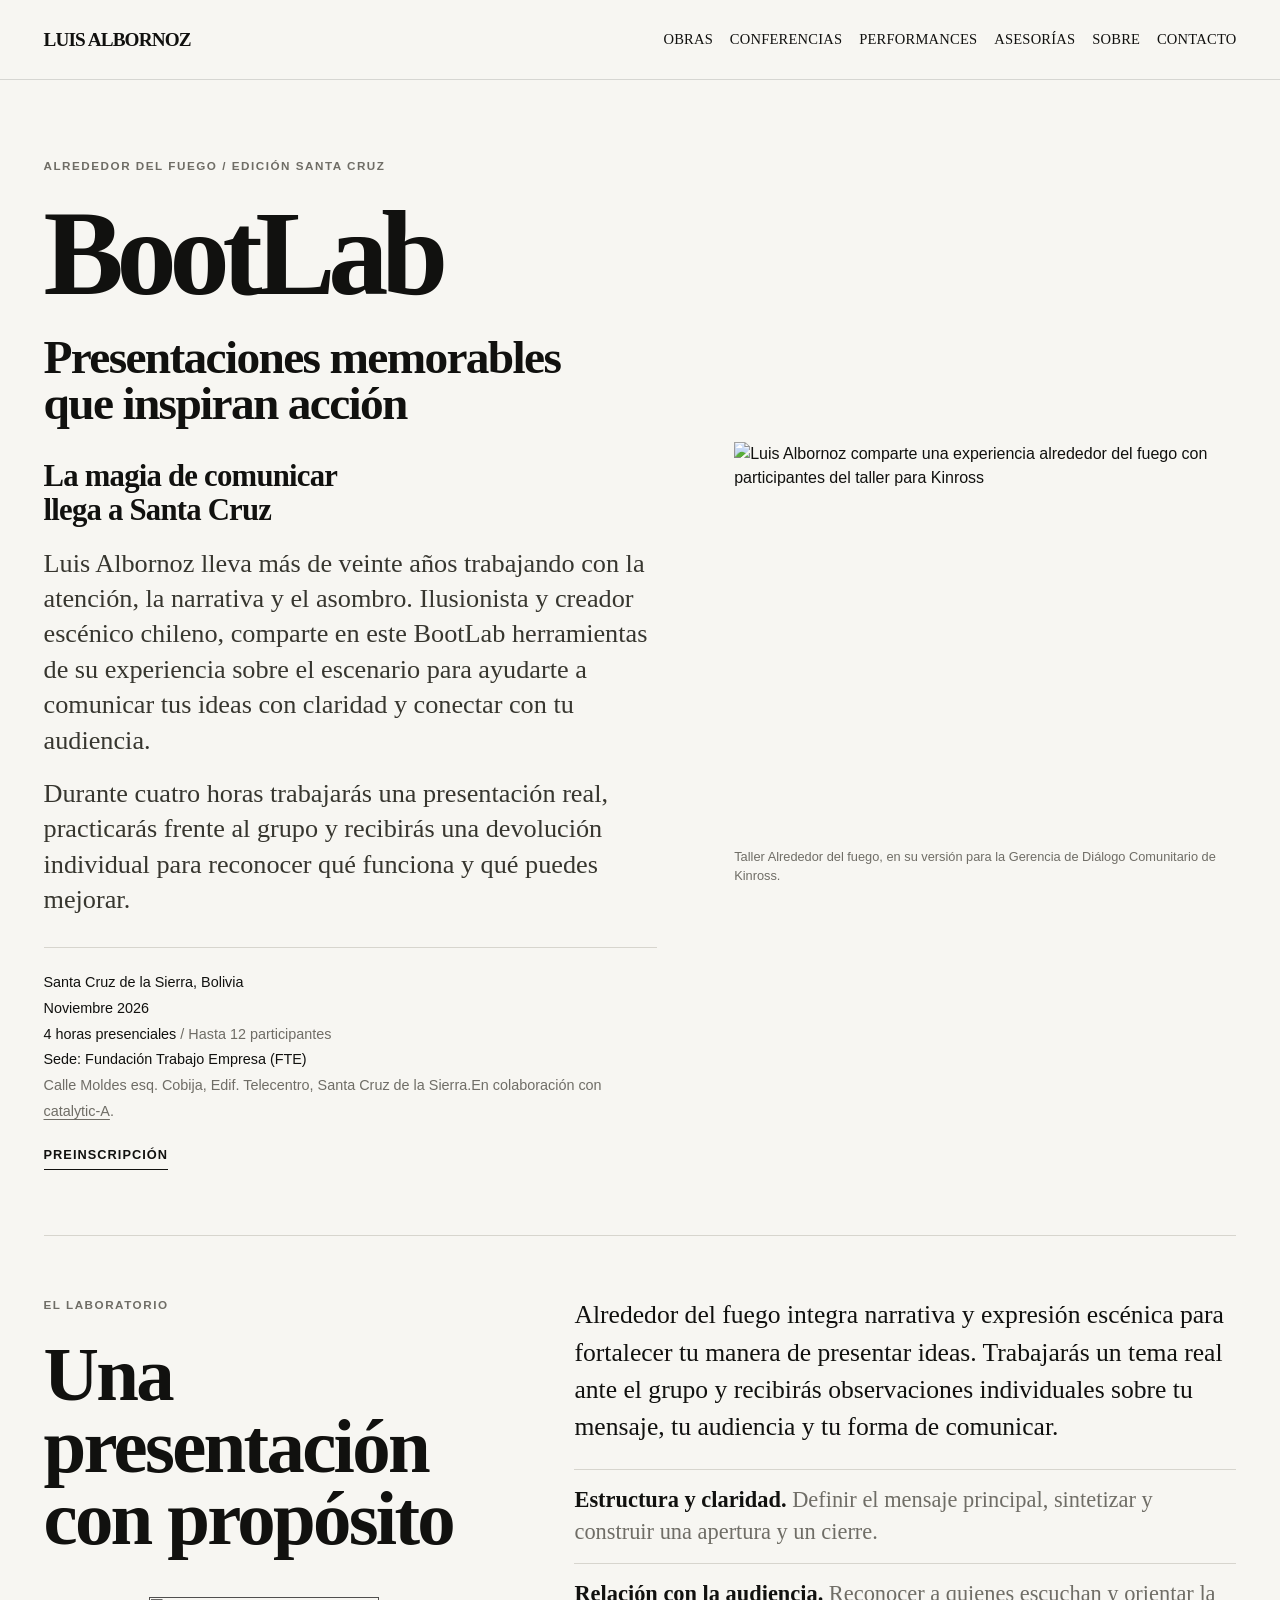
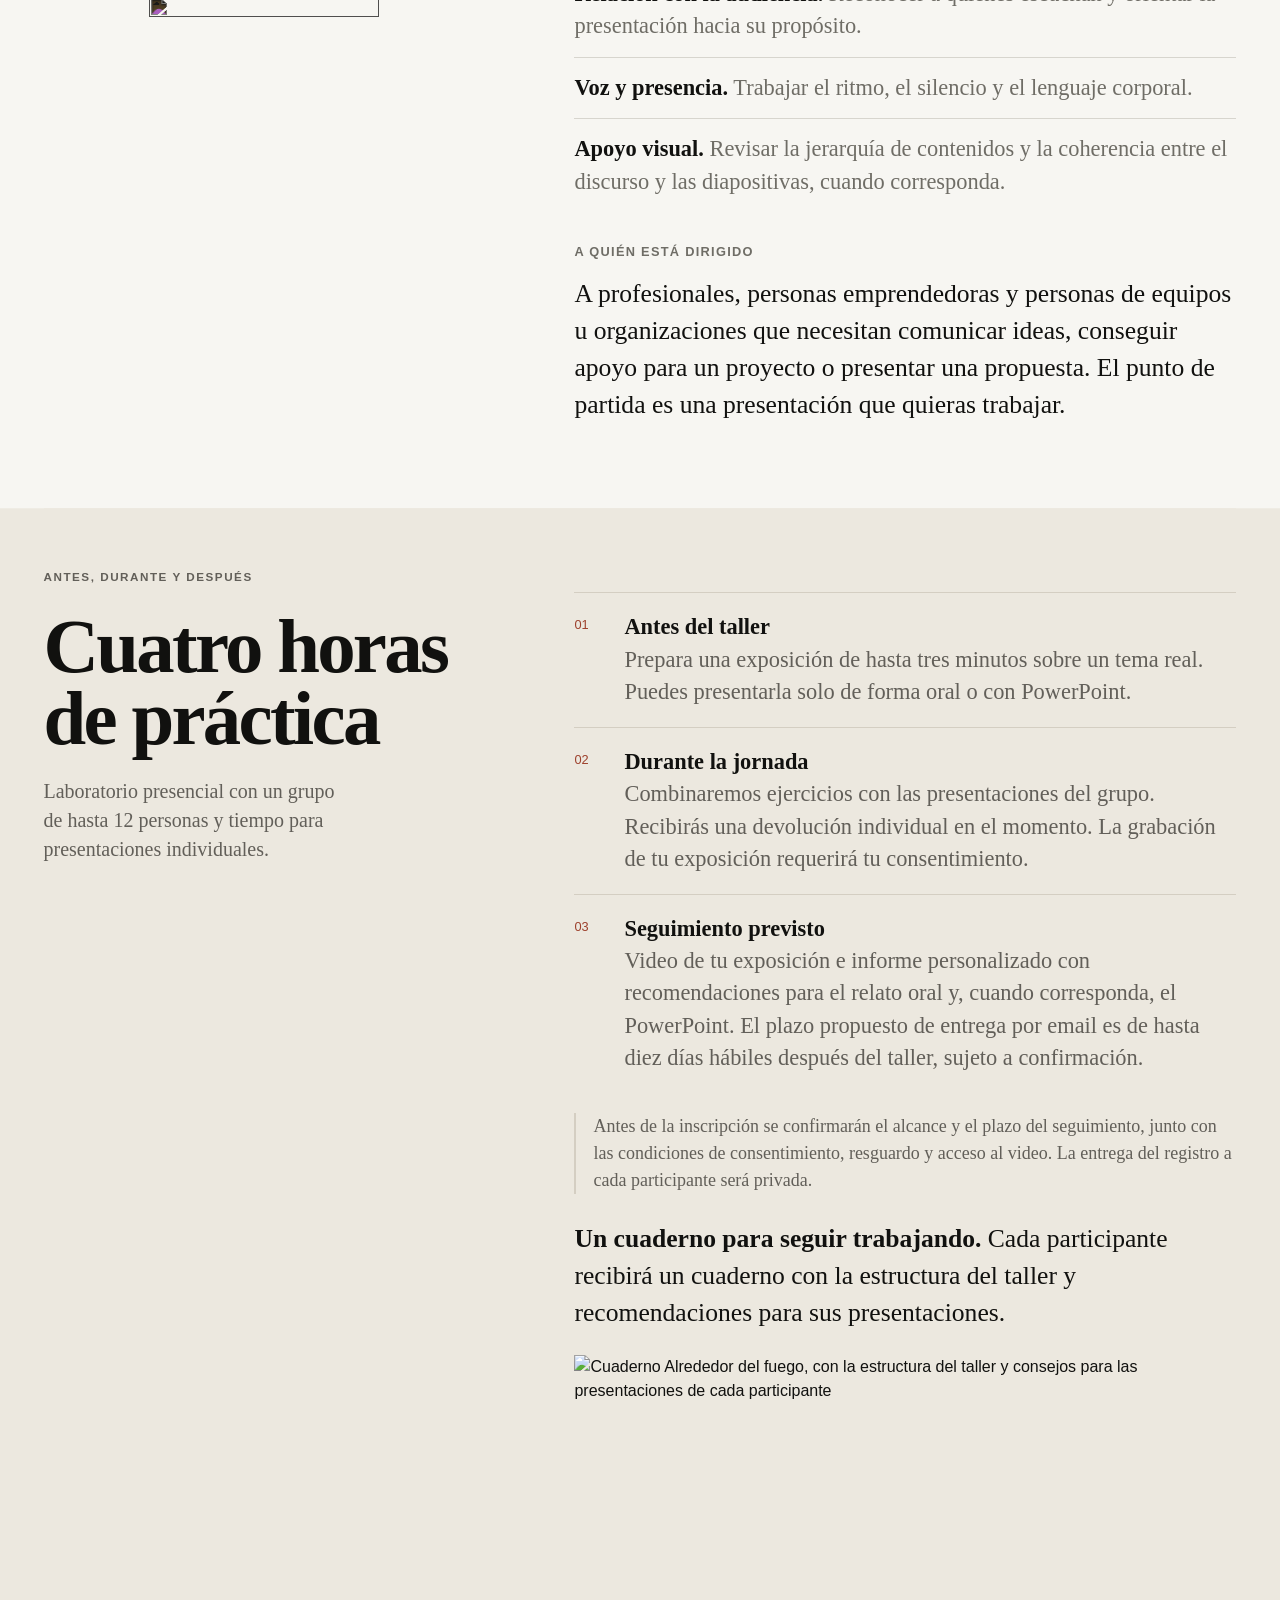
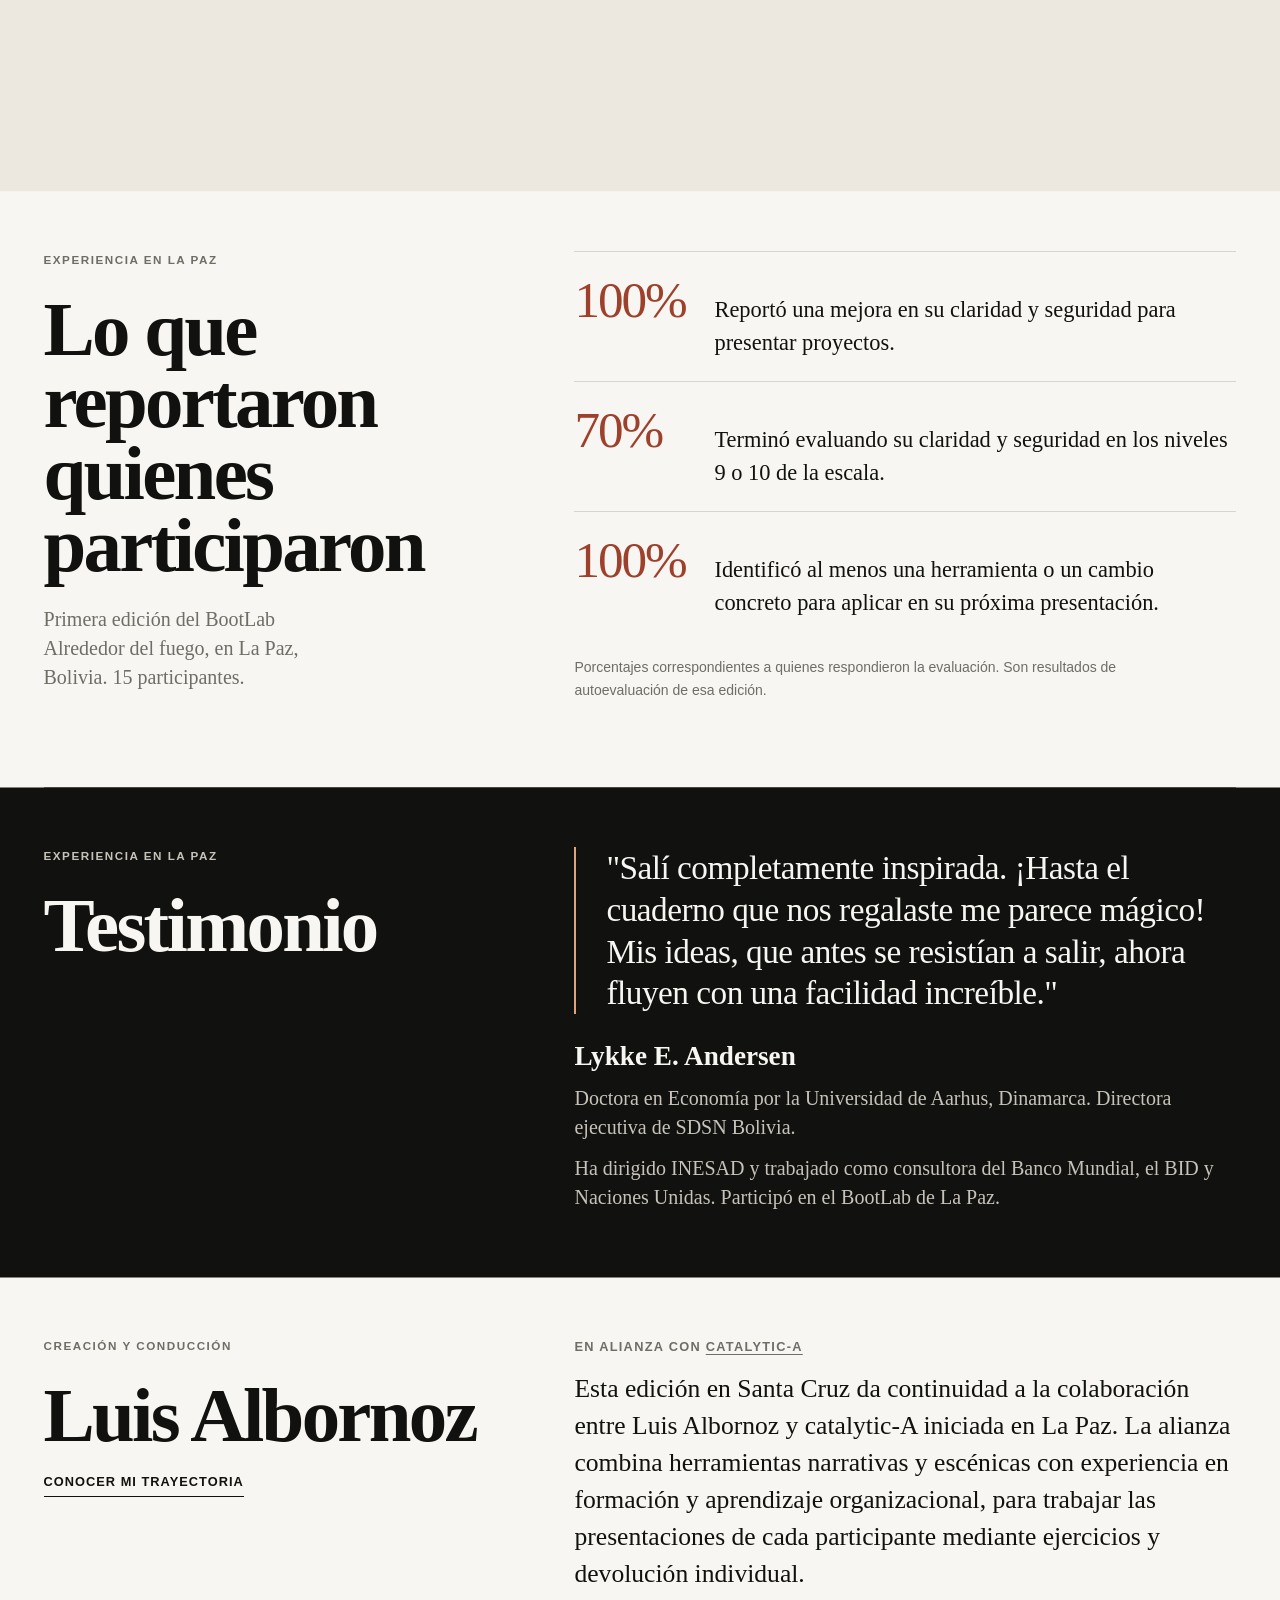
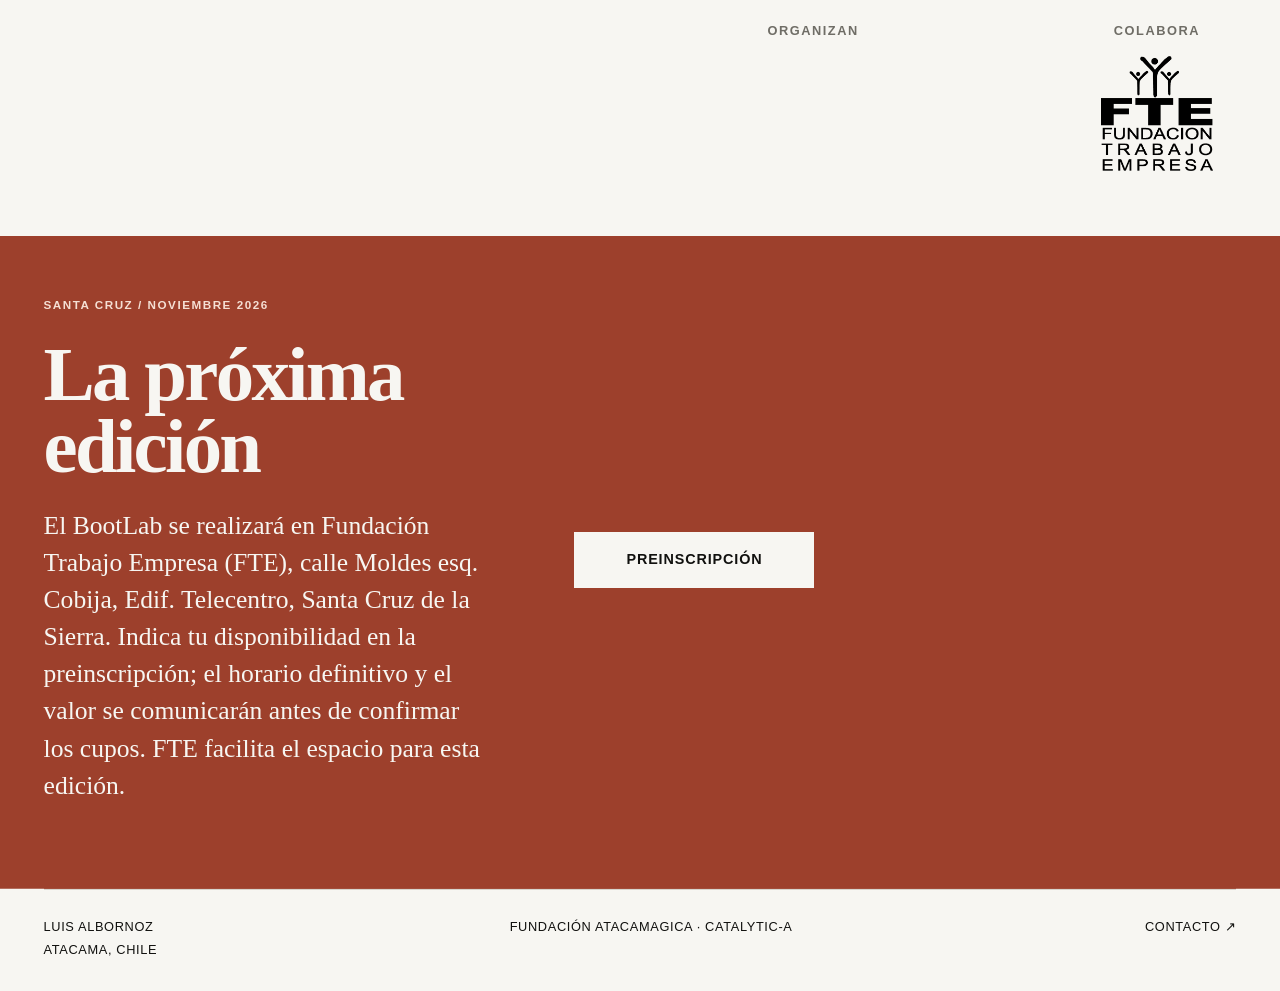
==== commit c81b45ae: "Remove FTE venue credit from BootLab introduction" ====
--- a/bootlab-santacruz/index.html
+++ b/bootlab-santacruz/index.html
@@ -134,7 +134,7 @@
 <p class="intro">Luis Albornoz lleva más de veinte años trabajando con la atención, la narrativa y el asombro. Ilusionista y creador escénico chileno, comparte en este BootLab herramientas de su experiencia sobre el escenario para ayudarte a comunicar tus ideas con claridad y conectar con tu audiencia.</p>
 <p class="intro">Durante cuatro horas trabajarás una presentación real, practicarás frente al grupo y recibirás una devolución individual para reconocer qué funciona y qué puedes mejorar.</p>
 </div>
-<div class="event-meta"><strong>Santa Cruz de la Sierra, Bolivia</strong><strong>Noviembre 2026</strong><strong>4 horas presenciales <span>/ Hasta 12 participantes</span></strong><strong>Sede: Fundación Trabajo Empresa (FTE)</strong><span>Calle Moldes esq. Cobija, Edif. Telecentro, Santa Cruz de la Sierra.</span><span>En colaboración con <a class="partner-link" href="https://www.catalytic-a.com/" target="_blank" rel="noopener noreferrer">catalytic-A</a>. Espacio facilitado por <a class="partner-link" href="https://fte.org.bo/" target="_blank" rel="noopener noreferrer">Fundación Trabajo Empresa</a>.</span></div>
+<div class="event-meta"><strong>Santa Cruz de la Sierra, Bolivia</strong><strong>Noviembre 2026</strong><strong>4 horas presenciales <span>/ Hasta 12 participantes</span></strong><strong>Sede: Fundación Trabajo Empresa (FTE)</strong><span>Calle Moldes esq. Cobija, Edif. Telecentro, Santa Cruz de la Sierra.</span><span>En colaboración con <a class="partner-link" href="https://www.catalytic-a.com/" target="_blank" rel="noopener noreferrer">catalytic-A</a>.</span></div>
 <a class="text-link" href="https://docs.google.com/forms/d/e/1FAIpQLScSTikugOZsR901DbChM9ghMwpnx1nDyFDP56k8UDgApFU0-Q/viewform" target="_blank" rel="noopener noreferrer" aria-label="Preinscripción (se abre en una pestaña nueva)">Preinscripción</a>
 </div>
 <figure><img src="https://luisalbornoz-site.vercel.app/bootlab-santacruz/assets/taller-kinross.webp" alt="Luis Albornoz comparte una experiencia alrededor del fuego con participantes del taller para Kinross" width="1170" height="914" fetchpriority="high"><figcaption>Taller Alrededor del fuego, en su versión para la Gerencia de Diálogo Comunitario de Kinross.</figcaption></figure>
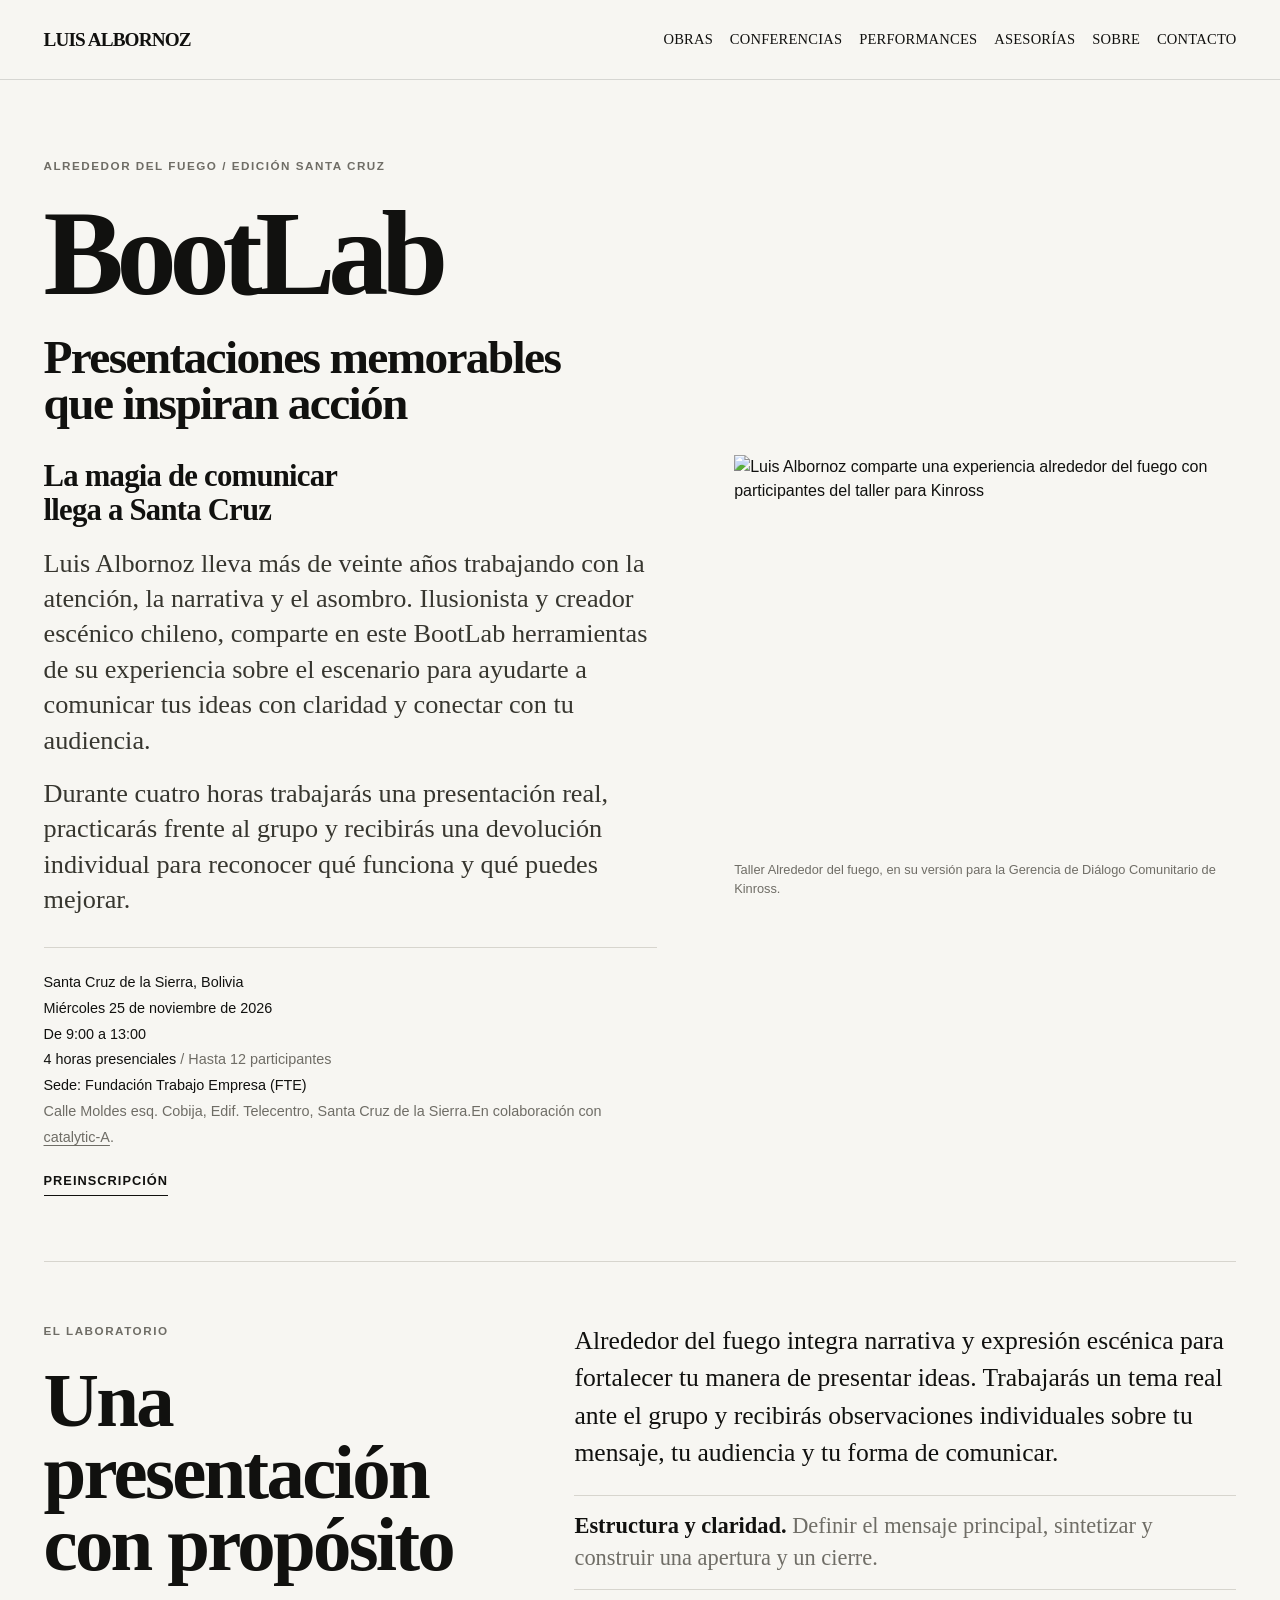
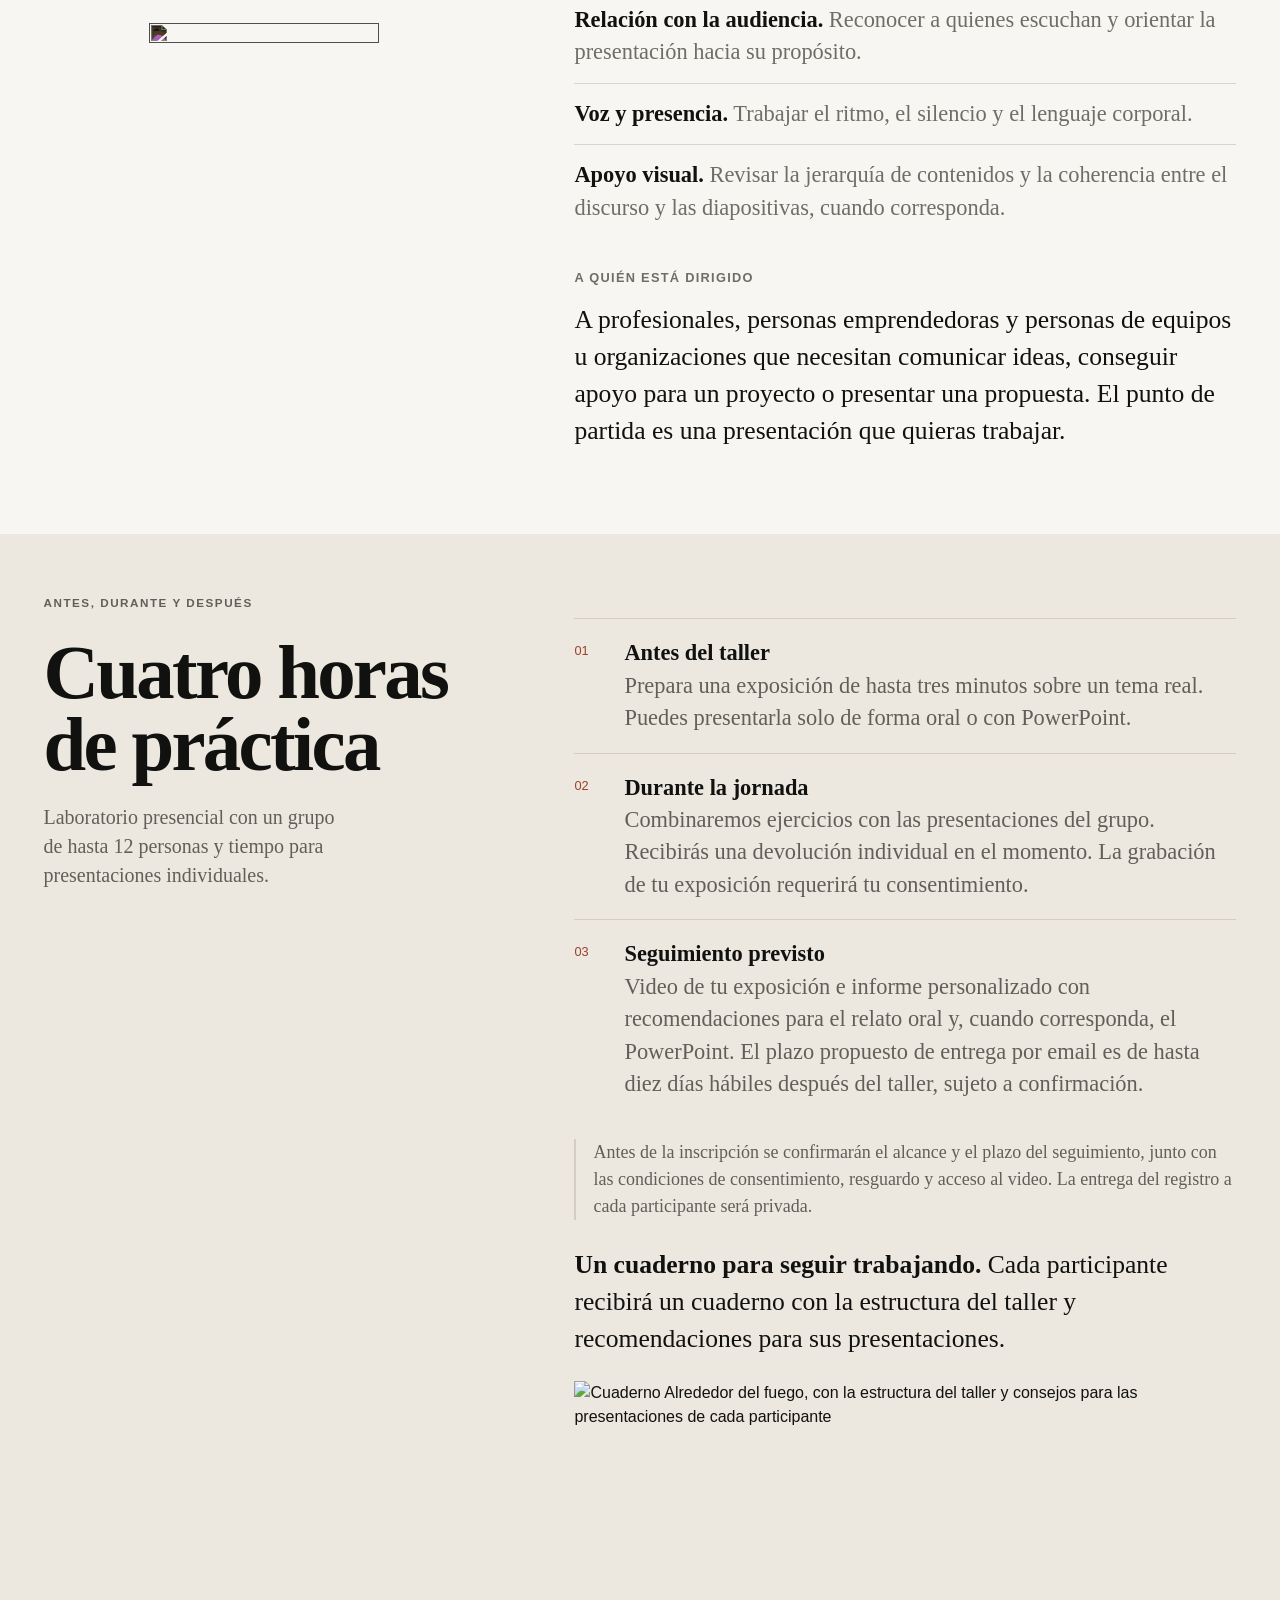
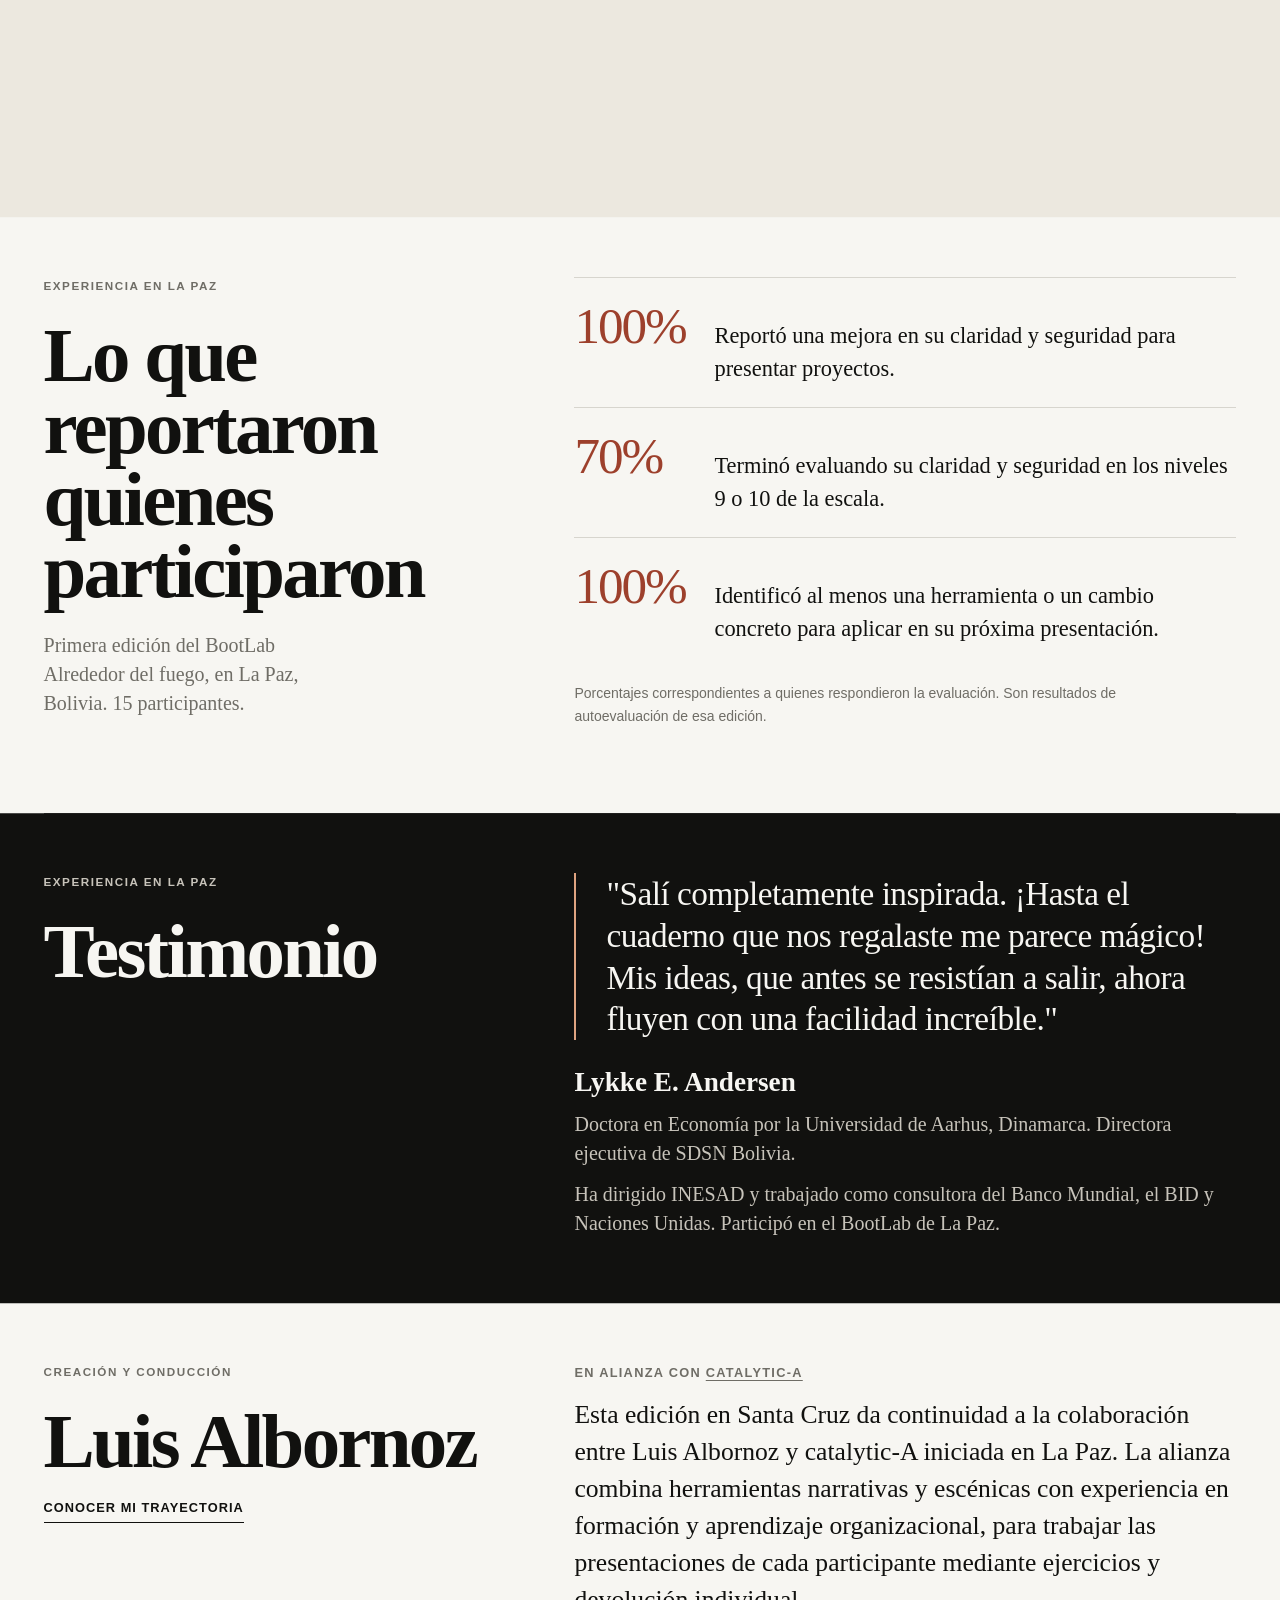
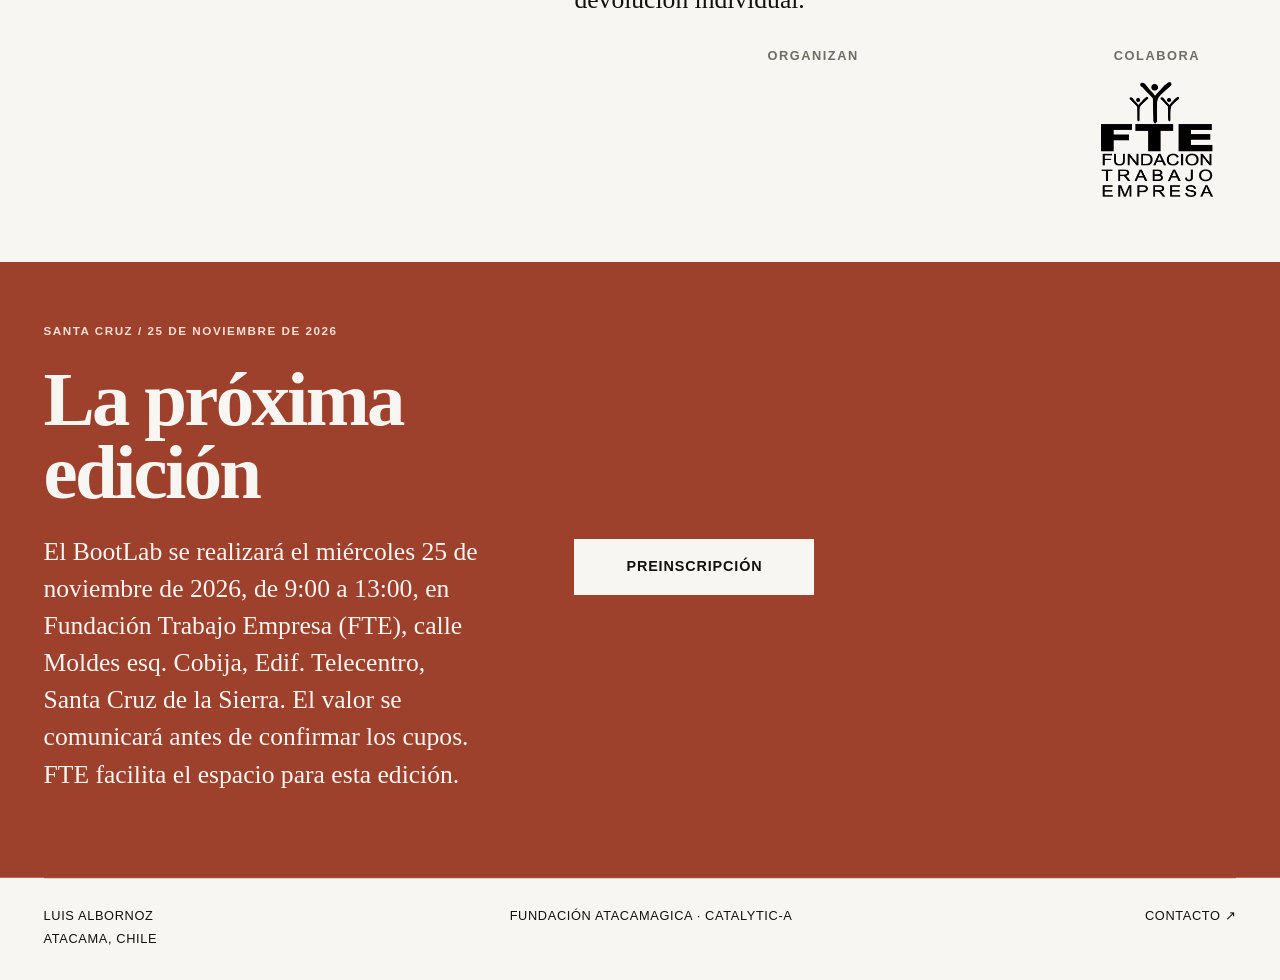
==== commit 13001e81: "Confirm BootLab Santa Cruz schedule for 25 November, 9:00–13:00" ====
--- a/bootlab-santacruz/index.html
+++ b/bootlab-santacruz/index.html
@@ -3,7 +3,7 @@
 <head>
 <meta charset="utf-8"><meta name="viewport" content="width=device-width,initial-scale=1">
 <title>BootLab Santa Cruz - Presentaciones memorables | Luis Albornoz</title>
-<meta name="description" content="Cuatro horas de práctica con Luis Albornoz para presentar ideas con claridad y seguridad. BootLab abierto en Santa Cruz, hasta 12 participantes. Noviembre 2026.">
+<meta name="description" content="Cuatro horas de práctica con Luis Albornoz para presentar ideas con claridad y seguridad. BootLab abierto en Santa Cruz, hasta 12 participantes. Miércoles 25 de noviembre de 2026, de 9:00 a 13:00.">
 <meta name="robots" content="noindex,follow">
 <link rel="canonical" href="https://luisalbornoz.cl/bootlab-santacruz">
 <meta property="og:title" content="BootLab Santa Cruz - Presentaciones memorables que inspiran acción">
@@ -134,7 +134,7 @@
 <p class="intro">Luis Albornoz lleva más de veinte años trabajando con la atención, la narrativa y el asombro. Ilusionista y creador escénico chileno, comparte en este BootLab herramientas de su experiencia sobre el escenario para ayudarte a comunicar tus ideas con claridad y conectar con tu audiencia.</p>
 <p class="intro">Durante cuatro horas trabajarás una presentación real, practicarás frente al grupo y recibirás una devolución individual para reconocer qué funciona y qué puedes mejorar.</p>
 </div>
-<div class="event-meta"><strong>Santa Cruz de la Sierra, Bolivia</strong><strong>Noviembre 2026</strong><strong>4 horas presenciales <span>/ Hasta 12 participantes</span></strong><strong>Sede: Fundación Trabajo Empresa (FTE)</strong><span>Calle Moldes esq. Cobija, Edif. Telecentro, Santa Cruz de la Sierra.</span><span>En colaboración con <a class="partner-link" href="https://www.catalytic-a.com/" target="_blank" rel="noopener noreferrer">catalytic-A</a>.</span></div>
+<div class="event-meta"><strong>Santa Cruz de la Sierra, Bolivia</strong><strong>Miércoles 25 de noviembre de 2026</strong><strong>De 9:00 a 13:00</strong><strong>4 horas presenciales <span>/ Hasta 12 participantes</span></strong><strong>Sede: Fundación Trabajo Empresa (FTE)</strong><span>Calle Moldes esq. Cobija, Edif. Telecentro, Santa Cruz de la Sierra.</span><span>En colaboración con <a class="partner-link" href="https://www.catalytic-a.com/" target="_blank" rel="noopener noreferrer">catalytic-A</a>.</span></div>
 <a class="text-link" href="https://docs.google.com/forms/d/e/1FAIpQLScSTikugOZsR901DbChM9ghMwpnx1nDyFDP56k8UDgApFU0-Q/viewform" target="_blank" rel="noopener noreferrer" aria-label="Preinscripción (se abre en una pestaña nueva)">Preinscripción</a>
 </div>
 <figure><img src="https://luisalbornoz-site.vercel.app/bootlab-santacruz/assets/taller-kinross.webp" alt="Luis Albornoz comparte una experiencia alrededor del fuego con participantes del taller para Kinross" width="1170" height="914" fetchpriority="high"><figcaption>Taller Alrededor del fuego, en su versión para la Gerencia de Diálogo Comunitario de Kinross.</figcaption></figure>
@@ -163,7 +163,7 @@
 <div><p class="kicker">Creación y conducción</p><h2 id="facilitador">Luis Albornoz</h2><a class="text-link" href="/trayectoria">Conocer mi trayectoria</a></div>
 <div><p class="subheading alliance-heading">En alianza con <a class="partner-link" href="https://www.catalytic-a.com/" target="_blank" rel="noopener noreferrer">catalytic-A</a></p><p>Esta edición en Santa Cruz da continuidad a la colaboración entre Luis Albornoz y catalytic-A iniciada en La Paz. La alianza combina herramientas narrativas y escénicas con experiencia en formación y aprendizaje organizacional, para trabajar las presentaciones de cada participante mediante ejercicios y devolución individual.</p><div class="alliance-marks" aria-label="Organizaciones del BootLab"><div class="mark-group"><p class="mark-label">Organizan</p><div class="mark-trio"><img src="https://luisalbornoz-site.vercel.app/bootlab-santacruz/assets/tres-logotipos-definidos-fundacion.png" alt="catalytic-A, Fundación Atacamagica e Imaginario" width="2048" height="1152" loading="lazy" decoding="async"></div></div><div class="mark-group"><p class="mark-label">Colabora</p><div class="mark-fte"><img src="[data-uri]" alt="Fundación Trabajo Empresa (FTE)" width="860" height="888" loading="lazy" decoding="async"></div></div></div></div>
 </section>
-<section class="section section--tone section--terracotta" id="preinscripcion" aria-labelledby="convocatoria"><div><p class="kicker">Santa Cruz / Noviembre 2026</p><h2 id="convocatoria">La próxima edición</h2><p style="margin-top:24px">El BootLab se realizará en Fundación Trabajo Empresa (FTE), calle Moldes esq. Cobija, Edif. Telecentro, Santa Cruz de la Sierra. Indica tu disponibilidad en la preinscripción; el horario definitivo y el valor se comunicarán antes de confirmar los cupos. FTE facilita el espacio para esta edición.</p></div><div class="registration"><a class="button" href="https://docs.google.com/forms/d/e/1FAIpQLScSTikugOZsR901DbChM9ghMwpnx1nDyFDP56k8UDgApFU0-Q/viewform" target="_blank" rel="noopener noreferrer" aria-label="Preinscripción (se abre en una pestaña nueva)">Preinscripción</a></div></section>
+<section class="section section--tone section--terracotta" id="preinscripcion" aria-labelledby="convocatoria"><div><p class="kicker">Santa Cruz / 25 de noviembre de 2026</p><h2 id="convocatoria">La próxima edición</h2><p style="margin-top:24px">El BootLab se realizará el miércoles 25 de noviembre de 2026, de 9:00 a 13:00, en Fundación Trabajo Empresa (FTE), calle Moldes esq. Cobija, Edif. Telecentro, Santa Cruz de la Sierra. El valor se comunicará antes de confirmar los cupos. FTE facilita el espacio para esta edición.</p></div><div class="registration"><a class="button" href="https://docs.google.com/forms/d/e/1FAIpQLScSTikugOZsR901DbChM9ghMwpnx1nDyFDP56k8UDgApFU0-Q/viewform" target="_blank" rel="noopener noreferrer" aria-label="Preinscripción (se abre en una pestaña nueva)">Preinscripción</a></div></section>
 </main>
 <footer><div>Luis Albornoz<br>Atacama, Chile</div><div>Fundación Atacamagica · catalytic-A</div><a href="/#contacto">Contacto ↗</a></footer>
 </body></html>
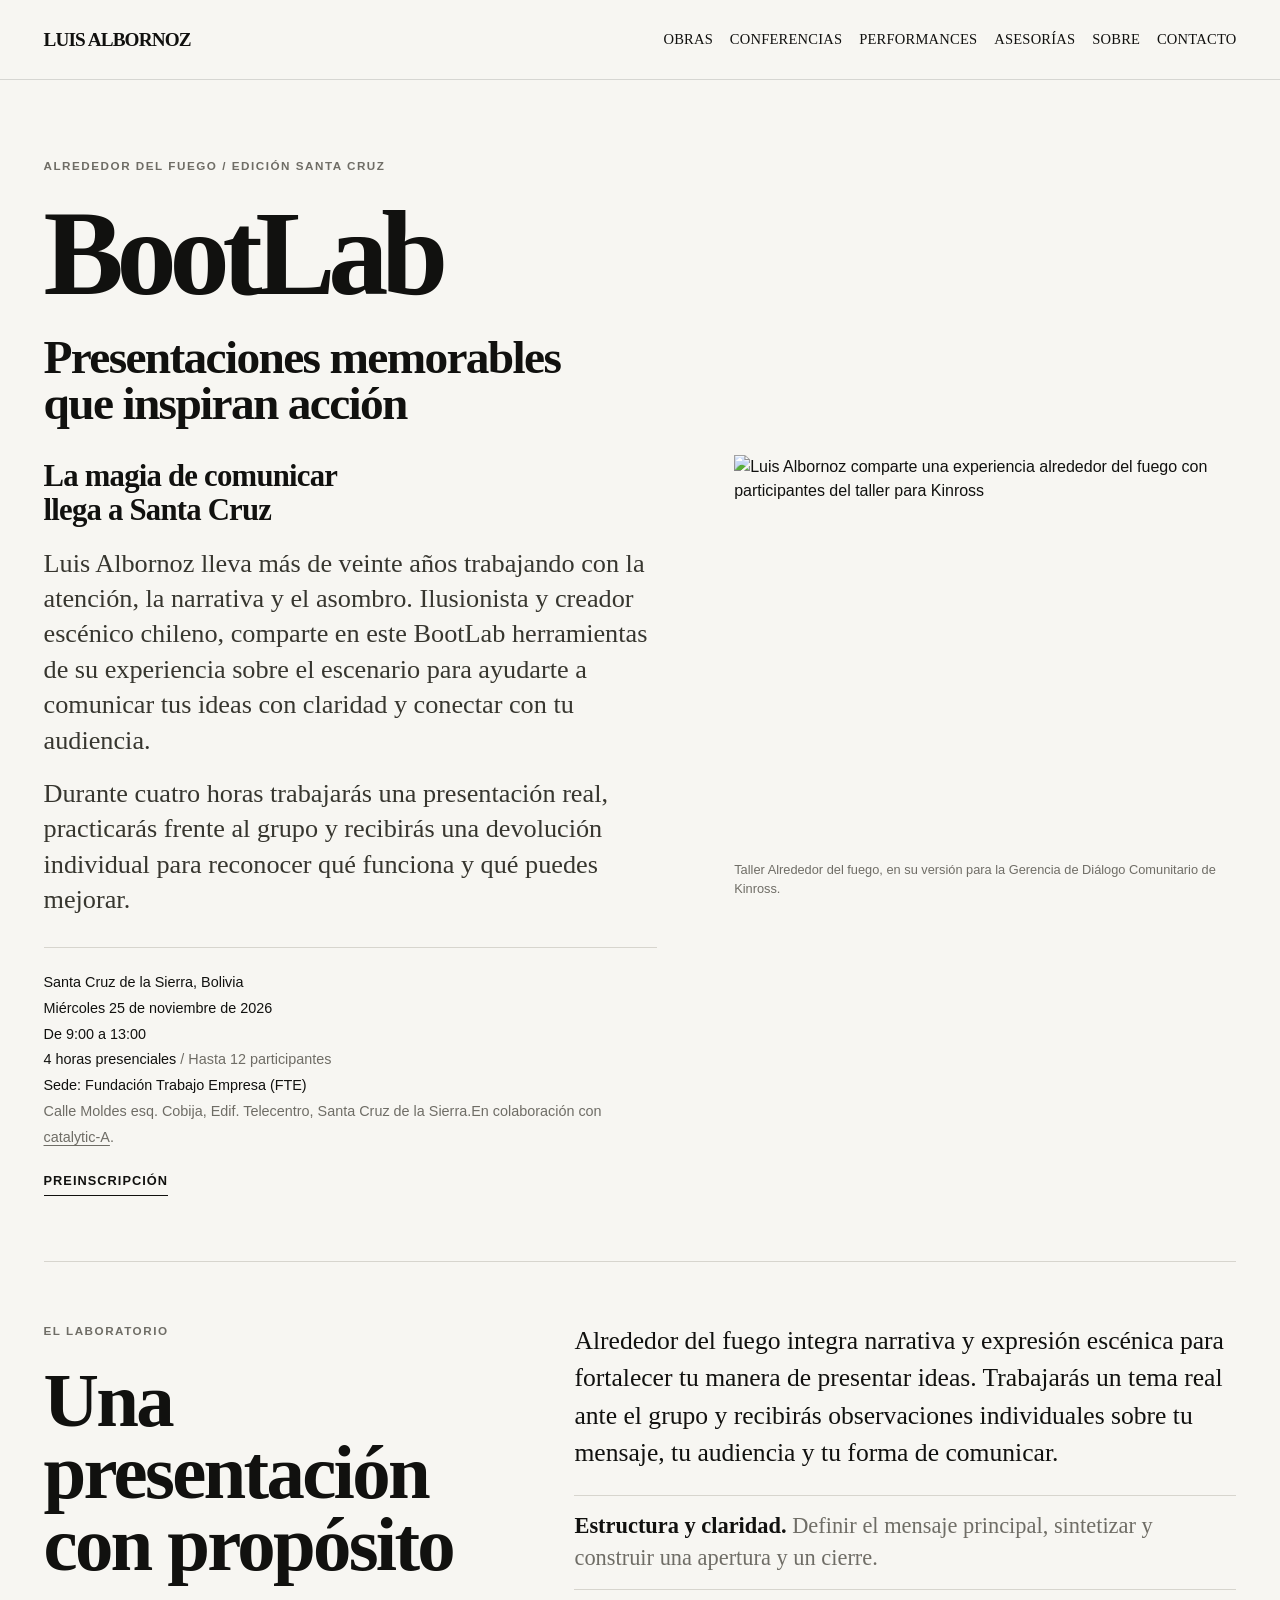
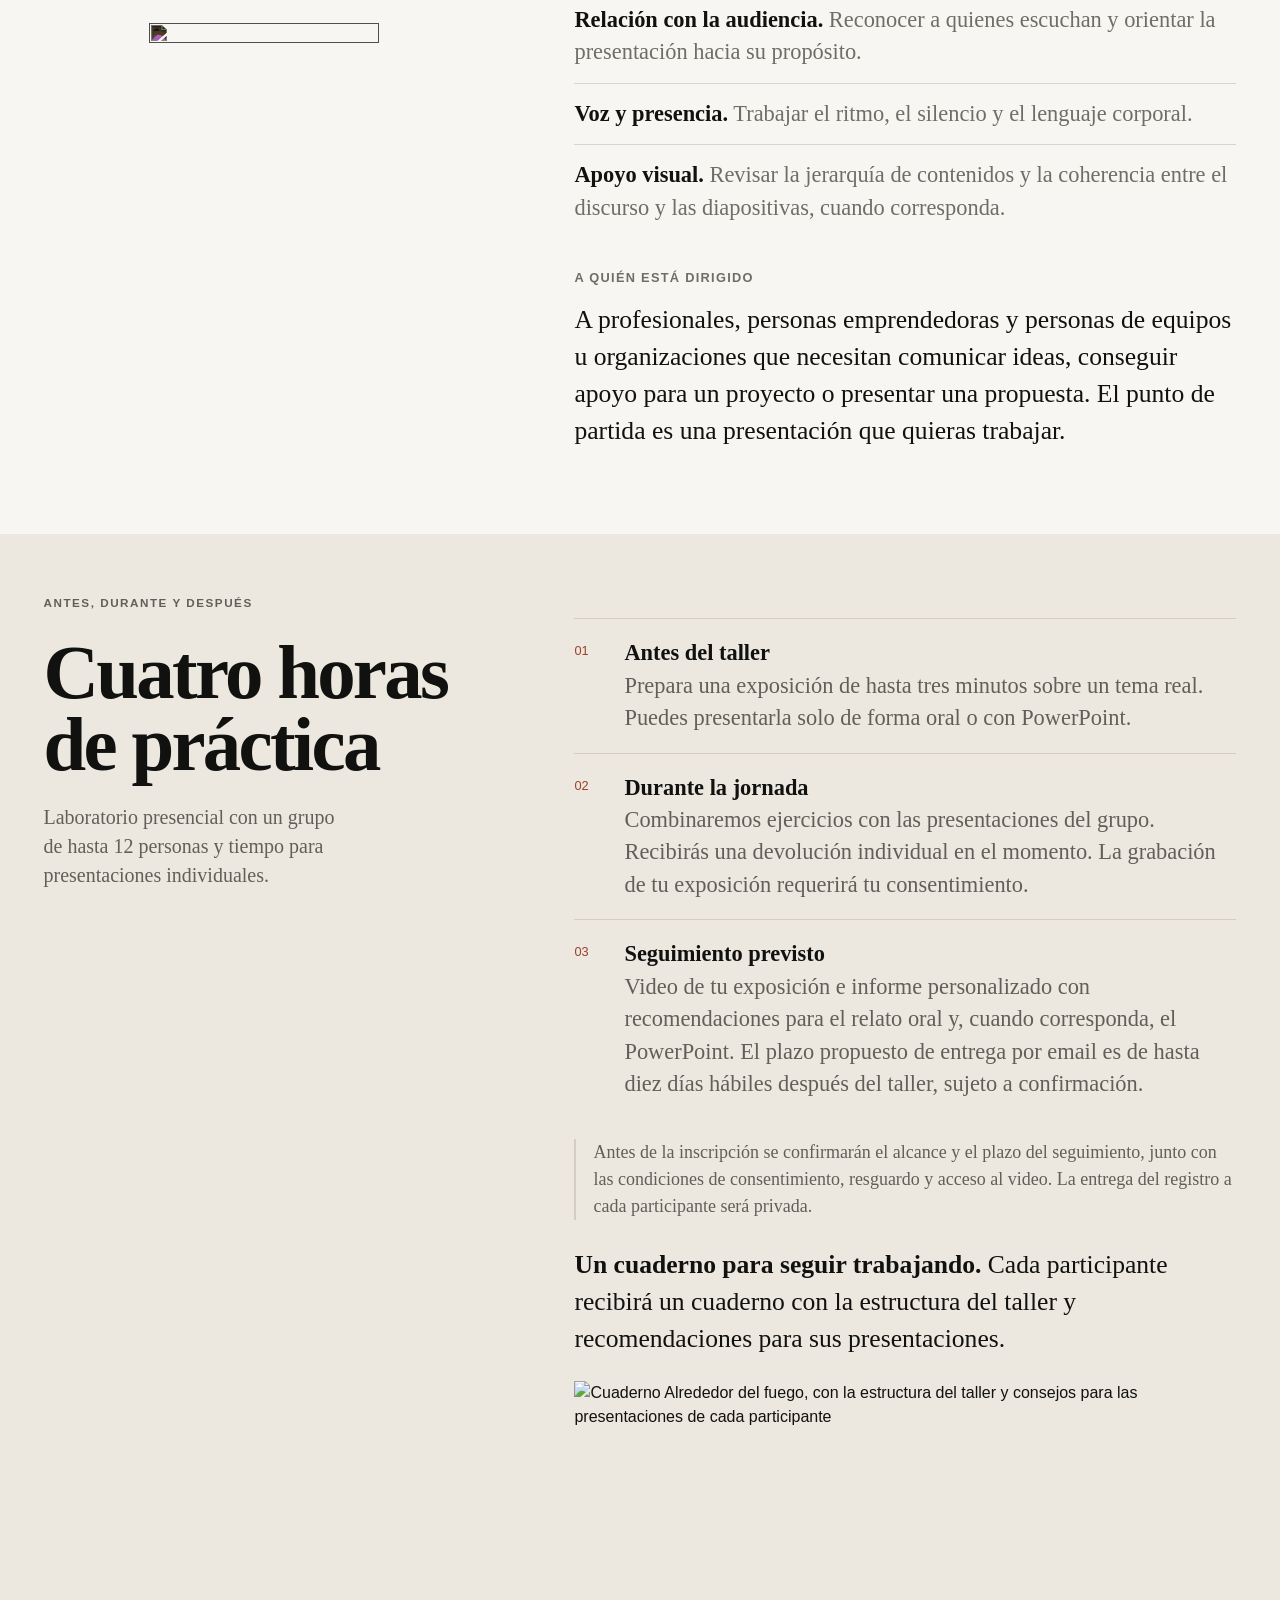
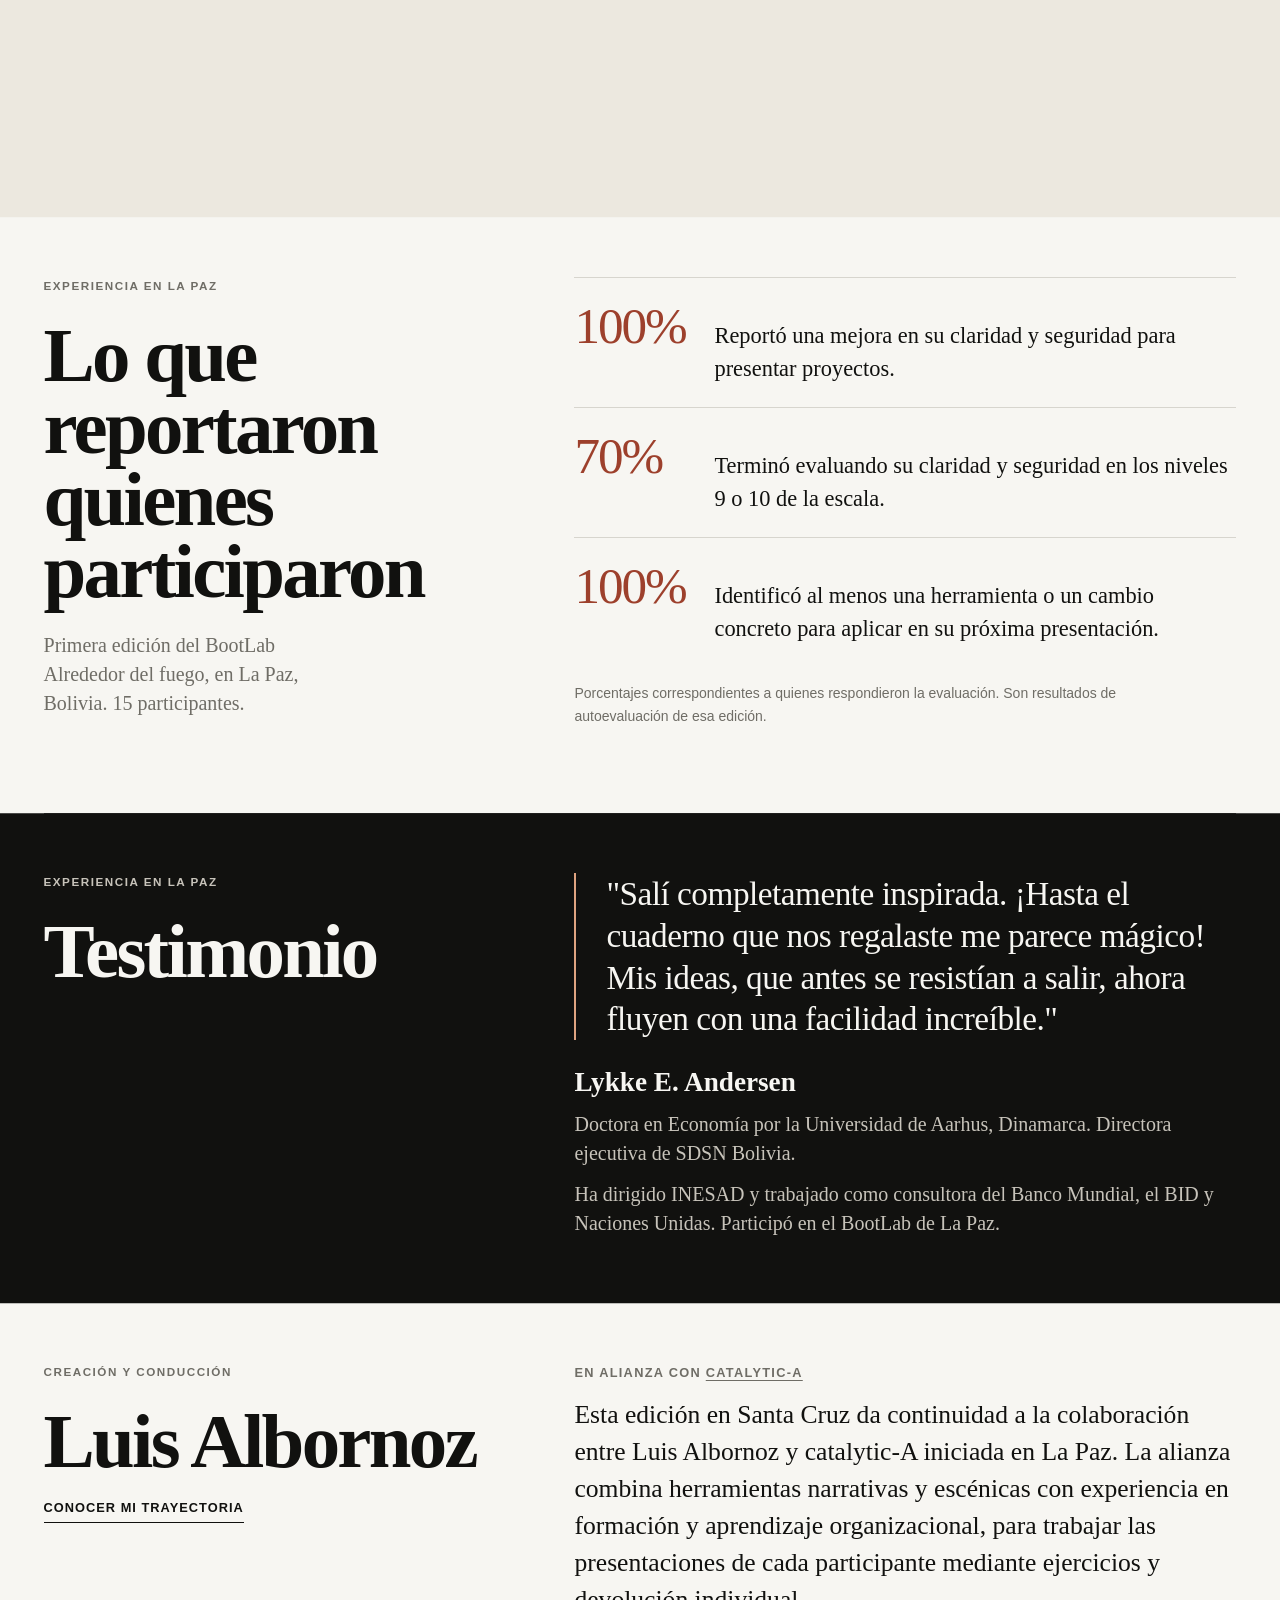
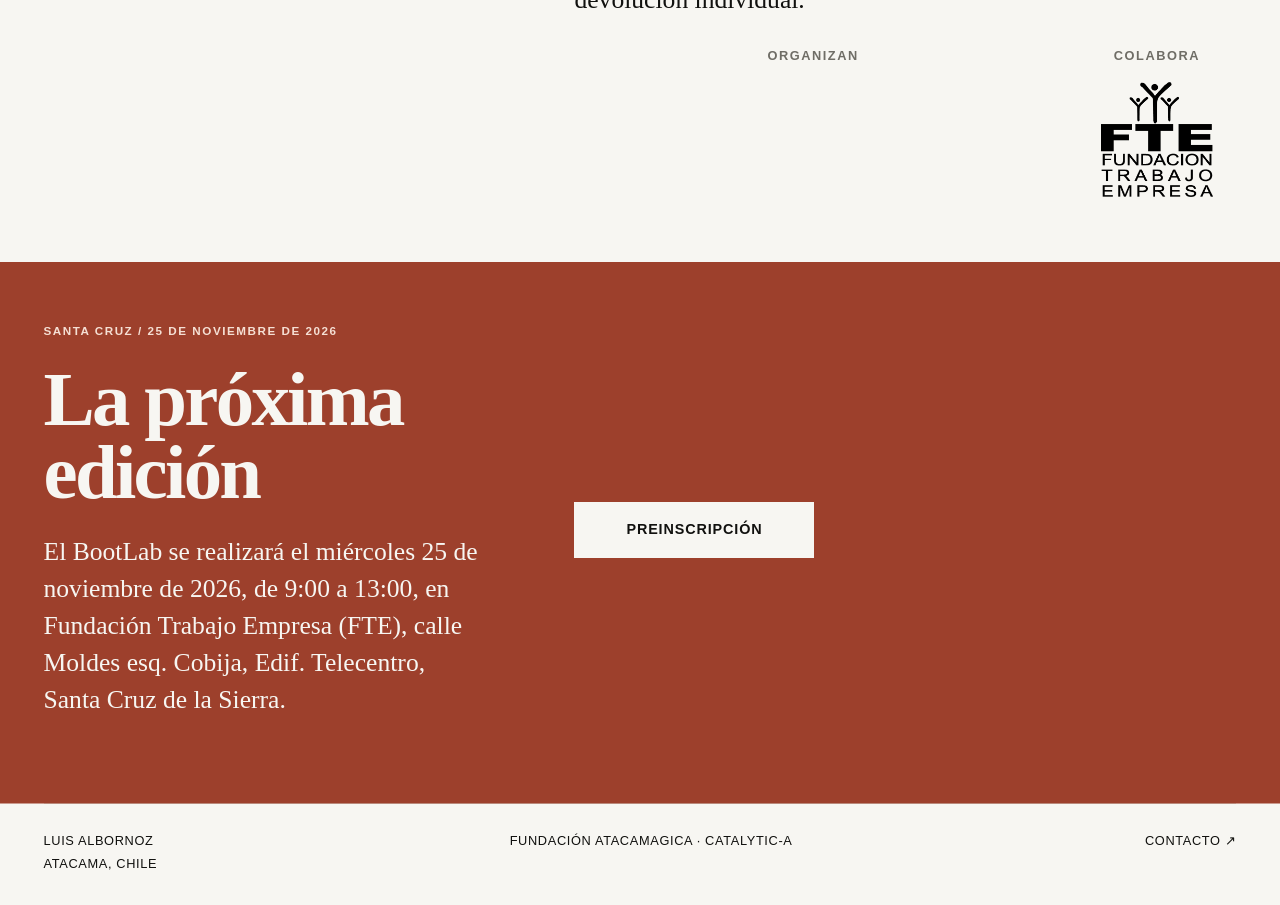
==== commit acc03b18: "Remove fee notice and FTE venue credit from BootLab registration" ====
--- a/bootlab-santacruz/index.html
+++ b/bootlab-santacruz/index.html
@@ -163,7 +163,7 @@
 <div><p class="kicker">Creación y conducción</p><h2 id="facilitador">Luis Albornoz</h2><a class="text-link" href="/trayectoria">Conocer mi trayectoria</a></div>
 <div><p class="subheading alliance-heading">En alianza con <a class="partner-link" href="https://www.catalytic-a.com/" target="_blank" rel="noopener noreferrer">catalytic-A</a></p><p>Esta edición en Santa Cruz da continuidad a la colaboración entre Luis Albornoz y catalytic-A iniciada en La Paz. La alianza combina herramientas narrativas y escénicas con experiencia en formación y aprendizaje organizacional, para trabajar las presentaciones de cada participante mediante ejercicios y devolución individual.</p><div class="alliance-marks" aria-label="Organizaciones del BootLab"><div class="mark-group"><p class="mark-label">Organizan</p><div class="mark-trio"><img src="https://luisalbornoz-site.vercel.app/bootlab-santacruz/assets/tres-logotipos-definidos-fundacion.png" alt="catalytic-A, Fundación Atacamagica e Imaginario" width="2048" height="1152" loading="lazy" decoding="async"></div></div><div class="mark-group"><p class="mark-label">Colabora</p><div class="mark-fte"><img src="[data-uri]" alt="Fundación Trabajo Empresa (FTE)" width="860" height="888" loading="lazy" decoding="async"></div></div></div></div>
 </section>
-<section class="section section--tone section--terracotta" id="preinscripcion" aria-labelledby="convocatoria"><div><p class="kicker">Santa Cruz / 25 de noviembre de 2026</p><h2 id="convocatoria">La próxima edición</h2><p style="margin-top:24px">El BootLab se realizará el miércoles 25 de noviembre de 2026, de 9:00 a 13:00, en Fundación Trabajo Empresa (FTE), calle Moldes esq. Cobija, Edif. Telecentro, Santa Cruz de la Sierra. El valor se comunicará antes de confirmar los cupos. FTE facilita el espacio para esta edición.</p></div><div class="registration"><a class="button" href="https://docs.google.com/forms/d/e/1FAIpQLScSTikugOZsR901DbChM9ghMwpnx1nDyFDP56k8UDgApFU0-Q/viewform" target="_blank" rel="noopener noreferrer" aria-label="Preinscripción (se abre en una pestaña nueva)">Preinscripción</a></div></section>
+<section class="section section--tone section--terracotta" id="preinscripcion" aria-labelledby="convocatoria"><div><p class="kicker">Santa Cruz / 25 de noviembre de 2026</p><h2 id="convocatoria">La próxima edición</h2><p style="margin-top:24px">El BootLab se realizará el miércoles 25 de noviembre de 2026, de 9:00 a 13:00, en Fundación Trabajo Empresa (FTE), calle Moldes esq. Cobija, Edif. Telecentro, Santa Cruz de la Sierra.</p></div><div class="registration"><a class="button" href="https://docs.google.com/forms/d/e/1FAIpQLScSTikugOZsR901DbChM9ghMwpnx1nDyFDP56k8UDgApFU0-Q/viewform" target="_blank" rel="noopener noreferrer" aria-label="Preinscripción (se abre en una pestaña nueva)">Preinscripción</a></div></section>
 </main>
 <footer><div>Luis Albornoz<br>Atacama, Chile</div><div>Fundación Atacamagica · catalytic-A</div><a href="/#contacto">Contacto ↗</a></footer>
 </body></html>
